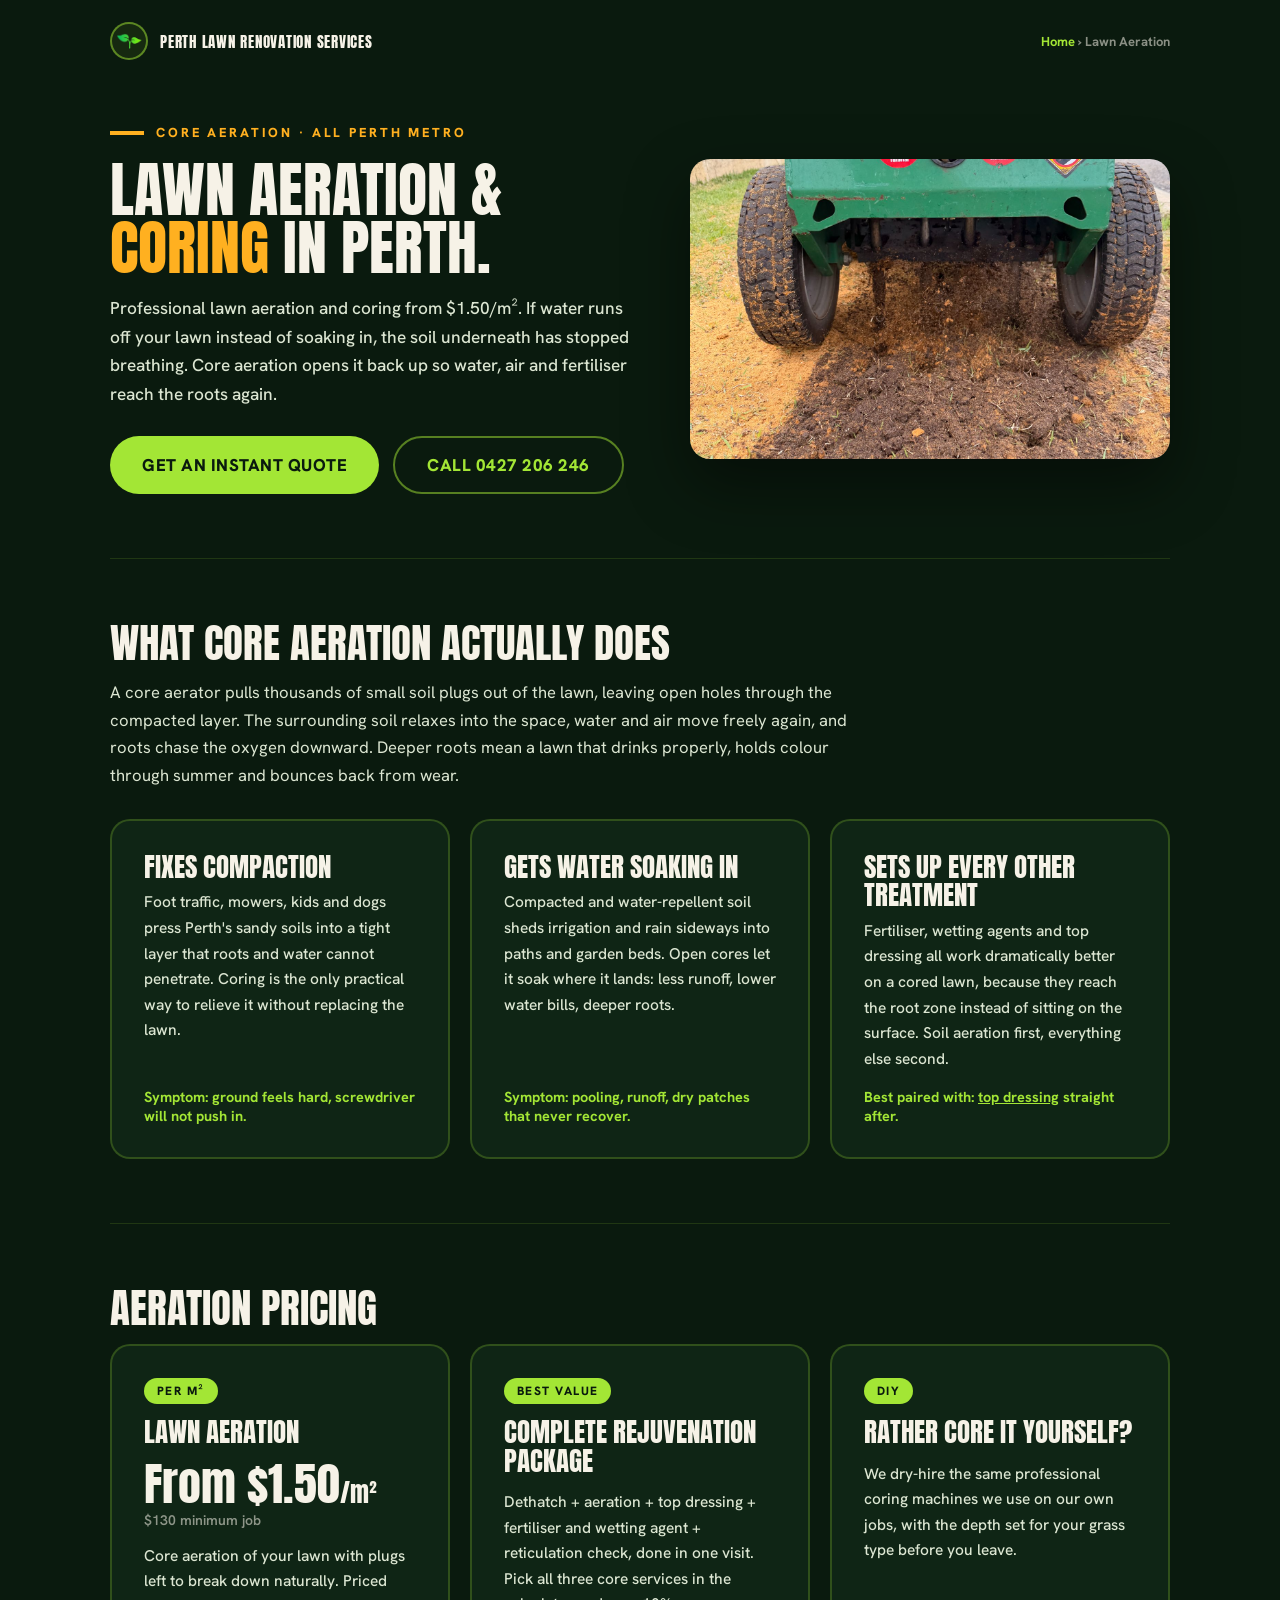
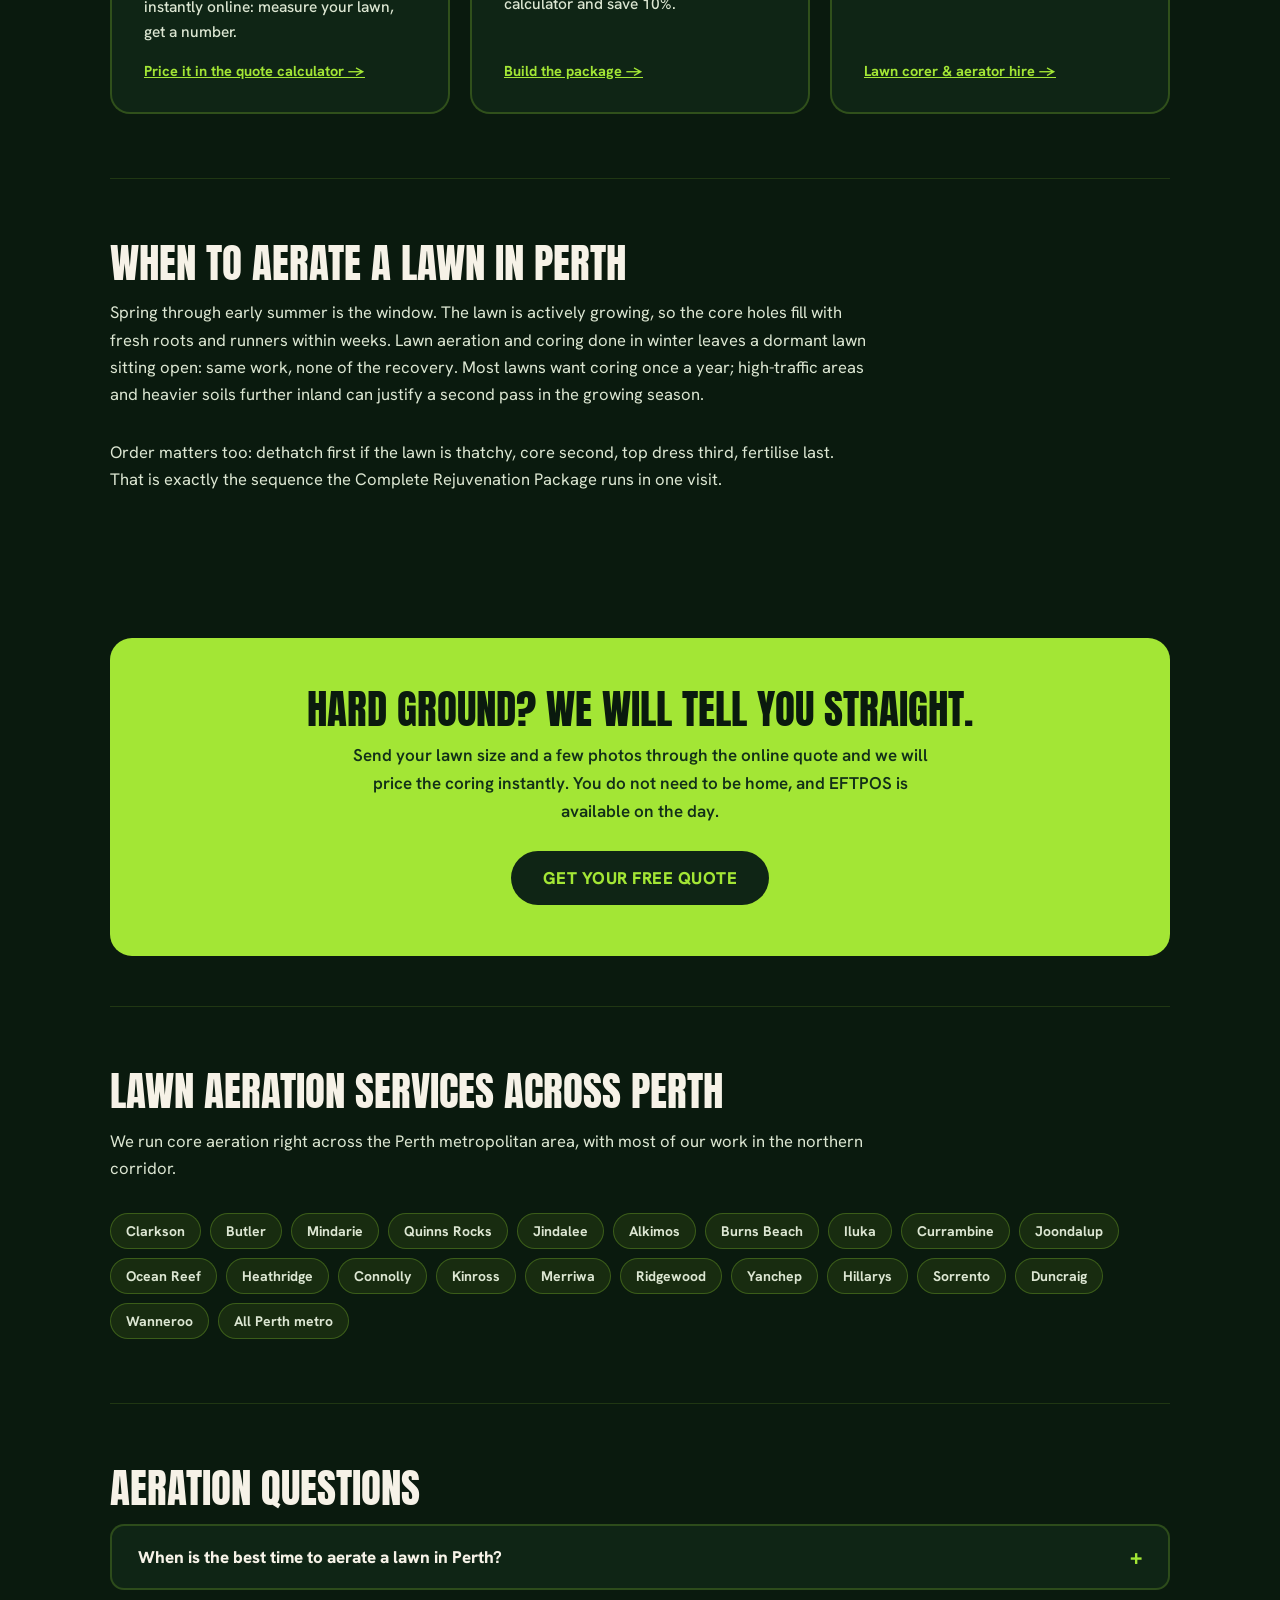
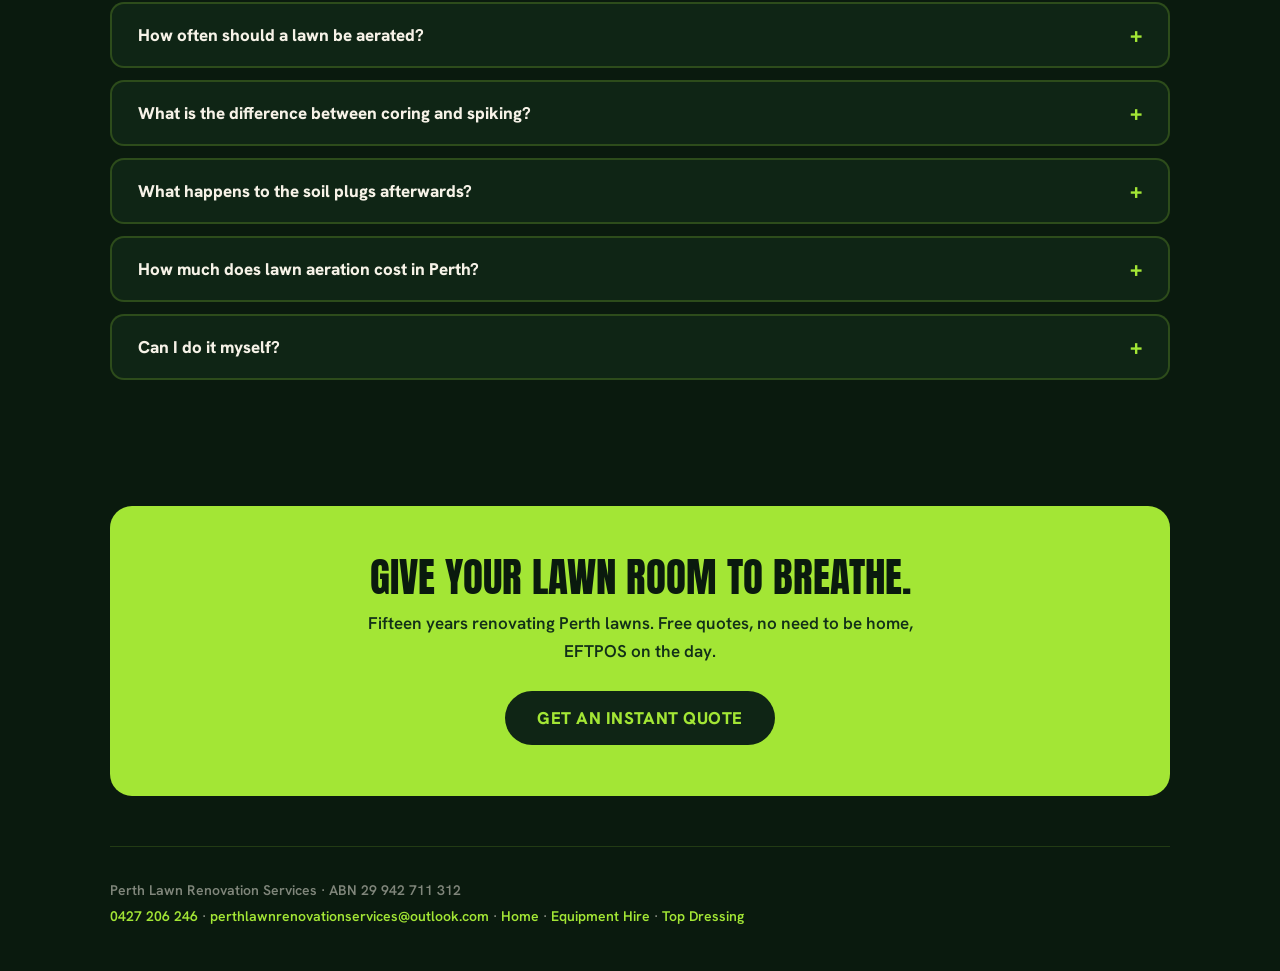
==== aeration.html @ 164f0a59 "Fix squished logo, add iOS icon, site-wide nav, replace topdress photo - Logo: constrain with flex:0" ====
<!DOCTYPE html>
<html lang="en-AU">
<head>
<meta charset="utf-8">
<meta name="viewport" content="width=device-width, initial-scale=1">
<title>Lawn Aeration &amp; Coring Perth | Core Aeration Services</title>
<meta name="description" content="Professional lawn aeration and coring across Perth from $1.50/m². Relieve compaction and get water soaking in again. Free online quotes, 15 years' experience.">
<link rel="canonical" href="https://perthlawnrenovationservices.com.au/aeration.html">
<meta property="og:type" content="website">
<meta property="og:title" content="Lawn Aeration &amp; Coring Perth | Core Aeration Services">
<meta property="og:description" content="Professional lawn aeration and coring across Perth from $1.50/m². Relieve compaction and get water soaking in again.">
<meta property="og:url" content="https://perthlawnrenovationservices.com.au/aeration.html">
<meta property="og:image" content="https://perthlawnrenovationservices.com.au/assets/yard-coring-opt.jpg">
<meta property="og:site_name" content="Perth Lawn Renovation Services">
<meta property="og:locale" content="en_AU">
<meta name="theme-color" content="#0a1a0e">
<link rel="icon" type="image/png" href="assets/sprout-transparent.png">
<link rel="apple-touch-icon" href="assets/apple-touch-icon.png">
<script type="application/ld+json">
{
  "@context": "https://schema.org",
  "@graph": [
    {
      "@type": "Service",
      "@id": "https://perthlawnrenovationservices.com.au/aeration.html#service",
      "name": "Lawn Aeration and Coring",
      "serviceType": "Core aeration of lawns",
      "description": "Professional core aeration and lawn coring across the Perth metropolitan area. Relieves soil compaction so water, air and nutrients reach the root zone.",
      "url": "https://perthlawnrenovationservices.com.au/aeration.html",
      "provider": {
        "@type": "LocalBusiness",
        "name": "Perth Lawn Renovation Services",
        "telephone": "+61427206246",
        "email": "perthlawnrenovationservices@outlook.com",
        "url": "https://perthlawnrenovationservices.com.au",
        "address": { "@type": "PostalAddress", "addressLocality": "Perth", "addressRegion": "WA", "addressCountry": "AU" },
        "priceRange": "$$"
      },
      "areaServed": [
        { "@type": "City", "name": "Perth" },
        { "@type": "Place", "name": "Clarkson" }, { "@type": "Place", "name": "Butler" },
        { "@type": "Place", "name": "Mindarie" }, { "@type": "Place", "name": "Quinns Rocks" },
        { "@type": "Place", "name": "Jindalee" }, { "@type": "Place", "name": "Alkimos" },
        { "@type": "Place", "name": "Burns Beach" }, { "@type": "Place", "name": "Iluka" },
        { "@type": "Place", "name": "Currambine" }, { "@type": "Place", "name": "Joondalup" },
        { "@type": "Place", "name": "Ocean Reef" }, { "@type": "Place", "name": "Heathridge" },
        { "@type": "Place", "name": "Connolly" }, { "@type": "Place", "name": "Kinross" },
        { "@type": "Place", "name": "Merriwa" }, { "@type": "Place", "name": "Ridgewood" },
        { "@type": "Place", "name": "Yanchep" }, { "@type": "Place", "name": "Hillarys" },
        { "@type": "Place", "name": "Sorrento" }, { "@type": "Place", "name": "Duncraig" },
        { "@type": "Place", "name": "Wanneroo" }
      ],
      "offers": {
        "@type": "Offer",
        "priceCurrency": "AUD",
        "price": "1.50",
        "description": "Lawn aeration from $1.50 per square metre, $130 minimum job"
      }
    },
    {
      "@type": "BreadcrumbList",
      "itemListElement": [
        { "@type": "ListItem", "position": 1, "name": "Home", "item": "https://perthlawnrenovationservices.com.au/" },
        { "@type": "ListItem", "position": 2, "name": "Lawn Aeration", "item": "https://perthlawnrenovationservices.com.au/aeration.html" }
      ]
    },
    {
      "@type": "FAQPage",
      "mainEntity": [
        { "@type": "Question", "name": "When is the best time to aerate a lawn in Perth?",
          "acceptedAnswer": { "@type": "Answer", "text": "Spring through early summer, once the soil has warmed and the lawn is actively growing. The holes close over with fresh growth in weeks. Aerating a dormant winter lawn just leaves it open and thin." } },
        { "@type": "Question", "name": "How often should a lawn be aerated?",
          "acceptedAnswer": { "@type": "Answer", "text": "Once a year suits most Perth lawns. High-traffic lawns, lawns on heavy or clay-based soil, and lawns that shed water may benefit from a second pass in the growing season." } },
        { "@type": "Question", "name": "What is the difference between coring and spiking?",
          "acceptedAnswer": { "@type": "Answer", "text": "Coring removes a plug of soil, leaving a hole the surrounding soil can relax into, which genuinely relieves compaction. Spiking just pushes a solid tine in, which can compact the hole walls further. For a compacted lawn, coring is the one that works." } },
        { "@type": "Question", "name": "What happens to the soil plugs after coring?",
          "acceptedAnswer": { "@type": "Answer", "text": "They are left on the surface and break down over a week or two, returning soil and nutrients to the lawn. Mowing helps them along. If they bother you, they can simply be raked up." } },
        { "@type": "Question", "name": "How much does lawn aeration cost in Perth?",
          "acceptedAnswer": { "@type": "Answer", "text": "From $1.50 per square metre with a $130 minimum job. Bundle it with dethatching and top dressing in the Complete Rejuvenation Package and you save 10%. Use the online quote calculator for an instant price." } }
      ]
    }
  ]
}
</script>
<link rel="preconnect" href="https://fonts.googleapis.com">
<link rel="preconnect" href="https://fonts.gstatic.com" crossorigin>
<link href="https://fonts.googleapis.com/css2?family=Anton&family=Hanken+Grotesk:wght@400;500;600;700;800&display=swap" rel="stylesheet">
<style>
  :root{ --ink:#0a1a0e; --deep:#0f2515; --lime:#A3E635; --gold:#FFB020; --gold2:#FFC24D; --cream:#F6F2E7; --soft:#DCE6D2; }
  *{ box-sizing:border-box; }
  html{ scroll-behavior:smooth; }
  body{ margin:0; background:var(--ink); color:var(--cream); font-family:'Hanken Grotesk',sans-serif; }
  a{ color:inherit; }
  img{ max-width:100%; }
  .wrap{ max-width:1180px; margin:0 auto; padding:0 clamp(20px,5vw,60px); }

  .top{ padding:22px 0 0; display:flex; align-items:center; gap:12px; }
  .top img{ width:38px; height:38px; flex:0 0 auto; border-radius:50%; border:2px solid rgba(163,230,53,.5); object-fit:contain; background:rgba(163,230,53,.08); padding:4px; }
  .top span{ font-family:'Anton',sans-serif; font-size:15px; letter-spacing:.05em; text-transform:uppercase; }
  .crumb{ margin-left:auto; font-size:13px; font-weight:700; color:rgba(246,242,231,.55); }
  .crumb a{ color:var(--lime); text-decoration:none; }

  .kick{ display:flex; align-items:center; gap:12px; margin-bottom:20px; }
  .kick i{ width:34px; height:4px; background:var(--gold); display:block; }
  .kick span{ font-size:13px; font-weight:800; letter-spacing:.22em; text-transform:uppercase; color:var(--gold); }

  h1{ font-family:'Anton',sans-serif; font-weight:400; text-transform:uppercase; font-size:clamp(34px,5.4vw,60px); line-height:.96; margin:0; }
  h1 em{ font-style:normal; color:var(--gold); }
  h2{ font-family:'Anton',sans-serif; font-weight:400; text-transform:uppercase; font-size:clamp(26px,3.2vw,42px); line-height:.98; margin:0 0 16px; }
  h3{ font-family:'Anton',sans-serif; font-weight:400; text-transform:uppercase; font-size:clamp(20px,2.2vw,27px); margin:0 0 8px; line-height:1.05; }
  p{ line-height:1.65; }

  .hero{ display:grid; grid-template-columns:1.1fr 1fr; gap:clamp(30px,4vw,60px); align-items:center; padding:clamp(36px,5vw,64px) 0 clamp(40px,5vw,66px); }
  @media (max-width:880px){ .hero{ grid-template-columns:1fr; } }
  .sub{ margin-top:18px; font-size:clamp(15px,1.35vw,19px); font-weight:500; color:var(--soft); max-width:560px; }
  .heroimg{ border-radius:20px; overflow:hidden; box-shadow:0 26px 64px rgba(0,0,0,.45); aspect-ratio:16/10; }
  .heroimg img{ width:100%; height:100%; object-fit:cover; }

  .cta{ display:inline-flex; align-items:center; justify-content:center; gap:10px; background:var(--lime); color:var(--ink);
        font-weight:800; font-size:17px; padding:16px 32px; border-radius:999px; text-decoration:none; text-transform:uppercase; letter-spacing:.03em; }
  .cta:hover{ background:#b6ef52; }
  .cta.ghost{ background:transparent; color:var(--lime); border:2px solid rgba(163,230,53,.5); }
  .ctarow{ display:flex; flex-wrap:wrap; gap:14px; margin-top:28px; }

  section{ padding:clamp(40px,5vw,72px) 0; border-top:1px solid rgba(163,230,53,.14); }
  .lede{ font-size:clamp(15px,1.3vw,18px); color:var(--soft); max-width:760px; margin:0 0 30px; }

  .grid{ display:grid; grid-template-columns:repeat(auto-fit,minmax(min(100%,300px),1fr)); gap:20px; }
  .card{ background:var(--deep); border:2px solid rgba(163,230,53,.22); border-radius:20px; padding:clamp(24px,2.6vw,32px); display:flex; flex-direction:column; }
  .card .tag{ font-size:12px; font-weight:800; letter-spacing:.12em; text-transform:uppercase; color:var(--ink); background:var(--lime); padding:5px 13px; border-radius:999px; align-self:flex-start; margin-bottom:14px; }
  .card p{ color:var(--soft); font-size:15.5px; font-weight:500; margin:0 0 16px; }
  .best{ margin-top:auto; font-size:14.5px; font-weight:700; color:var(--lime); }

  .price{ font-family:'Anton',sans-serif; font-size:clamp(34px,3.6vw,48px); color:var(--cream); line-height:1; margin:6px 0 4px; }
  .price span{ font-size:.55em; }
  .pricenote{ font-size:14px; font-weight:600; color:rgba(246,242,231,.55); }

  .suburbs{ display:flex; flex-wrap:wrap; gap:9px; margin-top:22px; }
  .suburbs span{ font-size:14px; font-weight:700; color:var(--soft); background:rgba(163,230,53,.09); border:1px solid rgba(163,230,53,.26); padding:8px 15px; border-radius:999px; }

  details{ background:var(--deep); border:2px solid rgba(163,230,53,.2); border-radius:14px; margin-bottom:12px; }
  summary{ cursor:pointer; padding:20px 26px; font-size:17px; font-weight:800; list-style:none; }
  summary::-webkit-details-marker{ display:none; }
  summary::after{ content:'+'; float:right; color:var(--lime); font-size:22px; line-height:1; }
  details[open] summary::after{ content:'\2212'; }
  details p{ margin:0; padding:0 26px 22px; color:var(--soft); font-size:16px; font-weight:500; }

  .band{ background:var(--lime); color:var(--ink); border-radius:22px; padding:clamp(30px,4vw,52px); text-align:center; margin:clamp(30px,4vw,50px) 0; }
  .band h2{ color:var(--ink); margin-bottom:12px; }
  .band p{ margin:0 auto 26px; max-width:600px; font-size:17px; font-weight:600; color:#123018; }
  .band .cta{ background:var(--deep); color:var(--lime); }
  .band .cta:hover{ background:#143220; }

  footer{ border-top:1px solid rgba(163,230,53,.16); padding:34px 0 46px; font-size:14px; font-weight:600; color:rgba(246,242,231,.5); }
  footer a{ color:var(--lime); text-decoration:none; }
</style>
</head>
<body>

<div class="wrap">
  <div class="top">
    <img src="assets/sprout-transparent.png" alt="Perth Lawn Renovation Services logo">
    <span>Perth Lawn Renovation Services</span>
    <div class="crumb"><a href="/">Home</a> &rsaquo; Lawn Aeration</div>
  </div>

  <div class="hero">
    <div>
      <div class="kick"><i></i><span>Core Aeration &middot; All Perth Metro</span></div>
      <h1>Lawn Aeration &amp; <em>Coring</em> in Perth.</h1>
      <p class="sub">Professional lawn aeration and coring from $1.50/m&sup2;. If water runs off your lawn instead of soaking in, the soil underneath has stopped breathing. Core aeration opens it back up so water, air and fertiliser reach the roots again.</p>
      <div class="ctarow">
        <a class="cta" href="quote.html">Get An Instant Quote</a>
        <a class="cta ghost" href="tel:0427206246">Call 0427 206 246</a>
      </div>
    </div>
    <div class="heroimg">
      <img src="assets/yard-coring-opt.jpg" alt="Core aeration underway on a Perth lawn, soil plugs visible on the surface" loading="eager">
    </div>
  </div>
</div>

<div class="wrap">

  <section id="what">
    <h2>What Core Aeration Actually Does</h2>
    <p class="lede">A core aerator pulls thousands of small soil plugs out of the lawn, leaving open holes through the compacted layer. The surrounding soil relaxes into the space, water and air move freely again, and roots chase the oxygen downward. Deeper roots mean a lawn that drinks properly, holds colour through summer and bounces back from wear.</p>

    <div class="grid">
      <div class="card">
        <h3>Fixes compaction</h3>
        <p>Foot traffic, mowers, kids and dogs press Perth's sandy soils into a tight layer that roots and water cannot penetrate. Coring is the only practical way to relieve it without replacing the lawn.</p>
        <div class="best">Symptom: ground feels hard, screwdriver will not push in.</div>
      </div>
      <div class="card">
        <h3>Gets water soaking in</h3>
        <p>Compacted and water-repellent soil sheds irrigation and rain sideways into paths and garden beds. Open cores let it soak where it lands: less runoff, lower water bills, deeper roots.</p>
        <div class="best">Symptom: pooling, runoff, dry patches that never recover.</div>
      </div>
      <div class="card">
        <h3>Sets up every other treatment</h3>
        <p>Fertiliser, wetting agents and top dressing all work dramatically better on a cored lawn, because they reach the root zone instead of sitting on the surface. Soil aeration first, everything else second.</p>
        <div class="best">Best paired with: <a href="top-dressing.html" style="color:var(--lime);">top dressing</a> straight after.</div>
      </div>
    </div>
  </section>

  <section id="pricing">
    <h2>Aeration Pricing</h2>
    <div class="grid">
      <div class="card">
        <span class="tag">Per m&sup2;</span>
        <h3>Lawn Aeration</h3>
        <div class="price">From $1.50<span>/m&sup2;</span></div>
        <div class="pricenote">$130 minimum job</div>
        <p style="margin-top:14px;">Core aeration of your lawn with plugs left to break down naturally. Priced instantly online: measure your lawn, get a number.</p>
        <div class="best"><a href="quote.html" style="color:var(--lime);">Price it in the quote calculator &rarr;</a></div>
      </div>
      <div class="card">
        <span class="tag">Best Value</span>
        <h3>Complete Rejuvenation Package</h3>
        <p style="margin-top:6px;">Dethatch + aeration + top dressing + fertiliser and wetting agent + reticulation check, done in one visit. Pick all three core services in the calculator and save 10%.</p>
        <div class="best"><a href="quote.html" style="color:var(--lime);">Build the package &rarr;</a></div>
      </div>
      <div class="card">
        <span class="tag">DIY</span>
        <h3>Rather core it yourself?</h3>
        <p style="margin-top:6px;">We dry-hire the same professional coring machines we use on our own jobs, with the depth set for your grass type before you leave.</p>
        <div class="best"><a href="hire.html" style="color:var(--lime);">Lawn corer &amp; aerator hire &rarr;</a></div>
      </div>
    </div>
  </section>

  <section id="when">
    <h2>When To Aerate A Lawn In Perth</h2>
    <p class="lede">Spring through early summer is the window. The lawn is actively growing, so the core holes fill with fresh roots and runners within weeks. Lawn aeration and coring done in winter leaves a dormant lawn sitting open: same work, none of the recovery. Most lawns want coring once a year; high-traffic areas and heavier soils further inland can justify a second pass in the growing season.</p>
    <p class="lede">Order matters too: dethatch first if the lawn is thatchy, core second, top dress third, fertilise last. That is exactly the sequence the Complete Rejuvenation Package runs in one visit.</p>
  </section>

  <div class="band">
    <h2>Hard ground? We will tell you straight.</h2>
    <p>Send your lawn size and a few photos through the online quote and we will price the coring instantly. You do not need to be home, and EFTPOS is available on the day.</p>
    <a class="cta" href="quote.html">Get Your Free Quote</a>
  </div>

  <section id="areas">
    <h2>Lawn Aeration Services Across Perth</h2>
    <p class="lede">We run core aeration right across the Perth metropolitan area, with most of our work in the northern corridor.</p>
    <div class="suburbs">
      <span>Clarkson</span><span>Butler</span><span>Mindarie</span><span>Quinns Rocks</span><span>Jindalee</span>
      <span>Alkimos</span><span>Burns Beach</span><span>Iluka</span><span>Currambine</span><span>Joondalup</span>
      <span>Ocean Reef</span><span>Heathridge</span><span>Connolly</span><span>Kinross</span><span>Merriwa</span>
      <span>Ridgewood</span><span>Yanchep</span><span>Hillarys</span><span>Sorrento</span><span>Duncraig</span>
      <span>Wanneroo</span><span>All Perth metro</span>
    </div>
  </section>

  <section id="faq">
    <h2>Aeration Questions</h2>

    <details><summary>When is the best time to aerate a lawn in Perth?</summary>
      <p>Spring through early summer, once the soil has warmed and the lawn is actively growing. The holes close over with fresh growth in weeks. Aerating a dormant winter lawn just leaves it open and thin.</p></details>

    <details><summary>How often should a lawn be aerated?</summary>
      <p>Once a year suits most Perth lawns. High-traffic lawns, lawns on heavier soil, and lawns that shed water may benefit from a second pass in the growing season.</p></details>

    <details><summary>What is the difference between coring and spiking?</summary>
      <p>Coring removes a plug of soil, leaving a hole the surrounding soil can relax into, which genuinely relieves compaction. Spiking just pushes a solid tine in, which can compact the hole walls further. For a compacted lawn, coring is the one that works.</p></details>

    <details><summary>What happens to the soil plugs afterwards?</summary>
      <p>They are left on the surface and break down over a week or two, returning soil and nutrients to the lawn. Mowing helps them along, and they can simply be raked up if they bother you.</p></details>

    <details><summary>How much does lawn aeration cost in Perth?</summary>
      <p>From $1.50 per square metre with a $130 minimum job. Bundle it with dethatching and top dressing and you save 10%. The <a href="quote.html">quote calculator</a> gives you an instant price for your lawn size.</p></details>

    <details><summary>Can I do it myself?</summary>
      <p>Yes. We dry-hire our coring machines to homeowners across Perth. See the <a href="hire.html">equipment hire page</a>, or call and we will tell you honestly whether DIY or a booked service makes more sense for your lawn.</p></details>
  </section>

  <div class="band">
    <h2>Give your lawn room to breathe.</h2>
    <p>Fifteen years renovating Perth lawns. Free quotes, no need to be home, EFTPOS on the day.</p>
    <a class="cta" href="quote.html">Get An Instant Quote</a>
  </div>

  <footer>
    <div>Perth Lawn Renovation Services &middot; ABN 29 942 711 312</div>
    <div style="margin-top:8px;">
      <a href="tel:0427206246">0427 206 246</a> &middot;
      <a href="mailto:perthlawnrenovationservices@outlook.com">perthlawnrenovationservices@outlook.com</a> &middot;
      <a href="/">Home</a> &middot;
      <a href="hire.html">Equipment Hire</a> &middot;
      <a href="top-dressing.html">Top Dressing</a>
    </div>
  </footer>

</div>

</body>
</html>
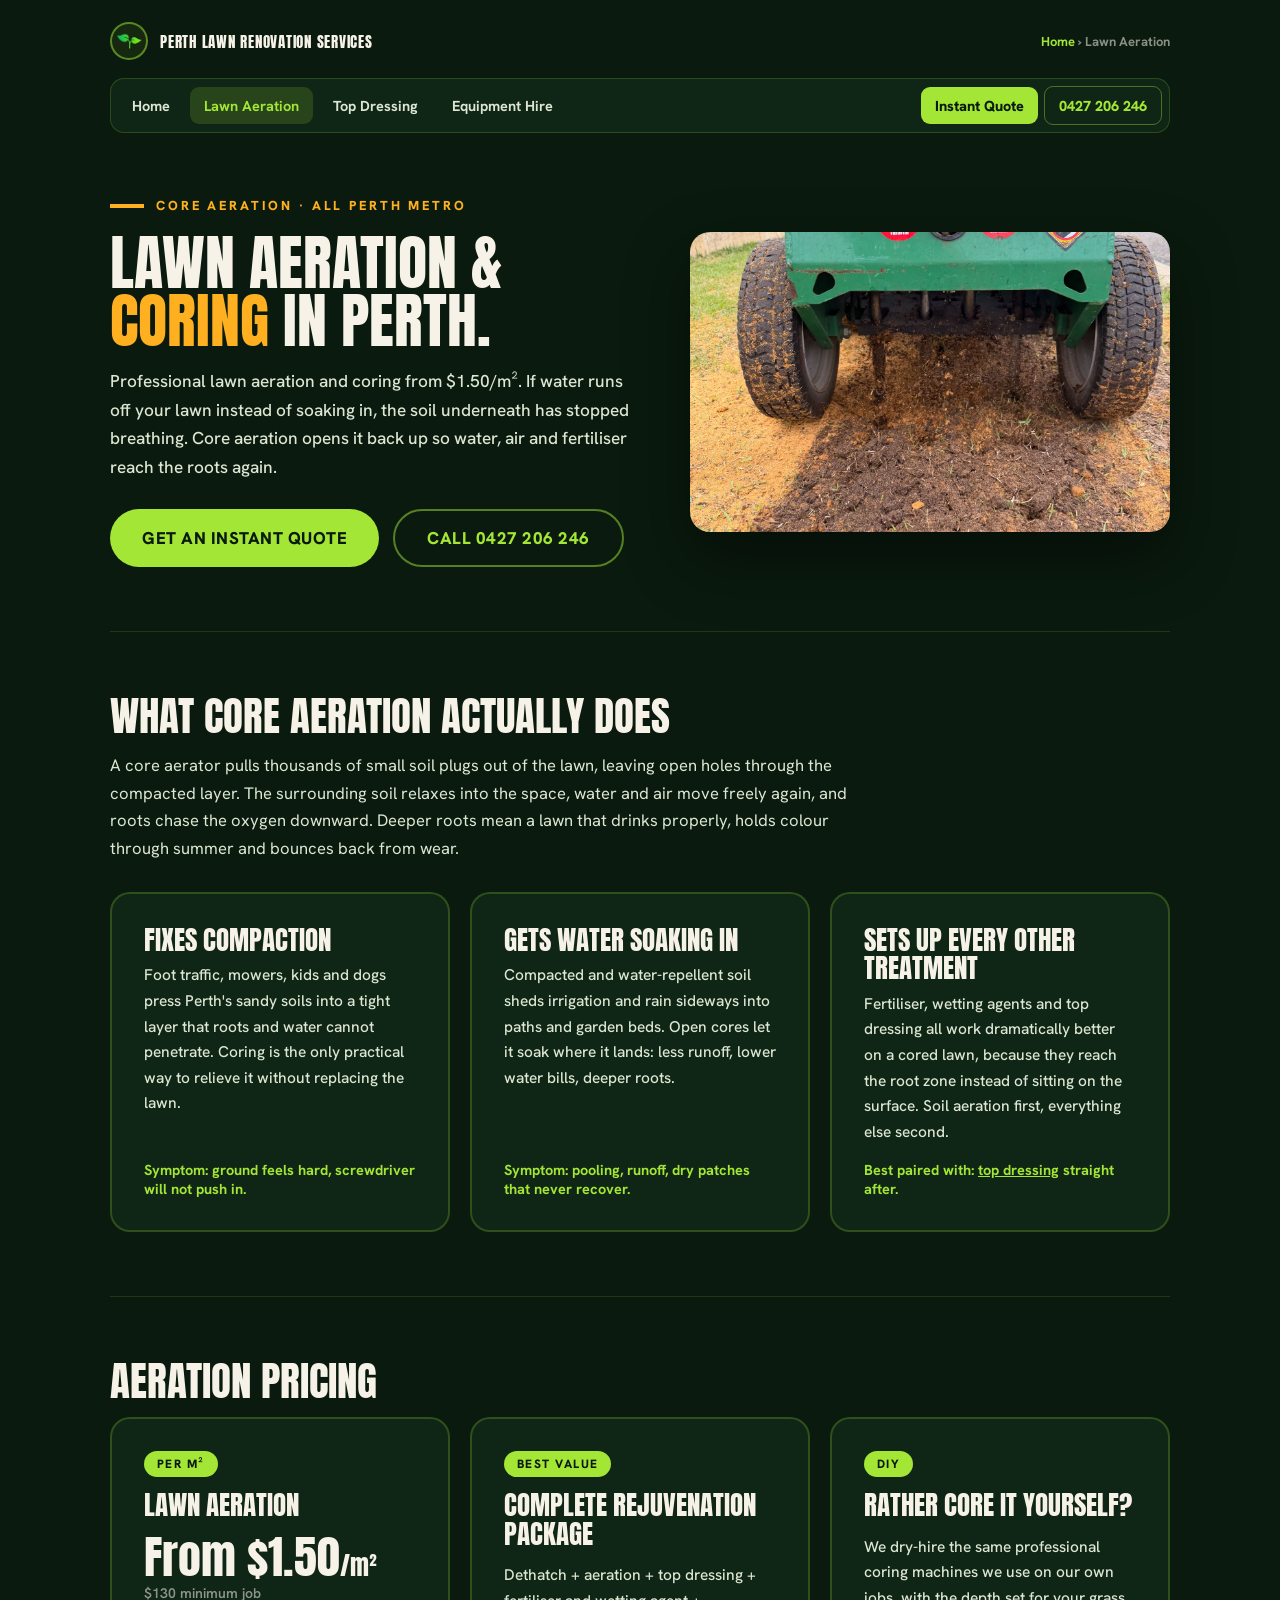
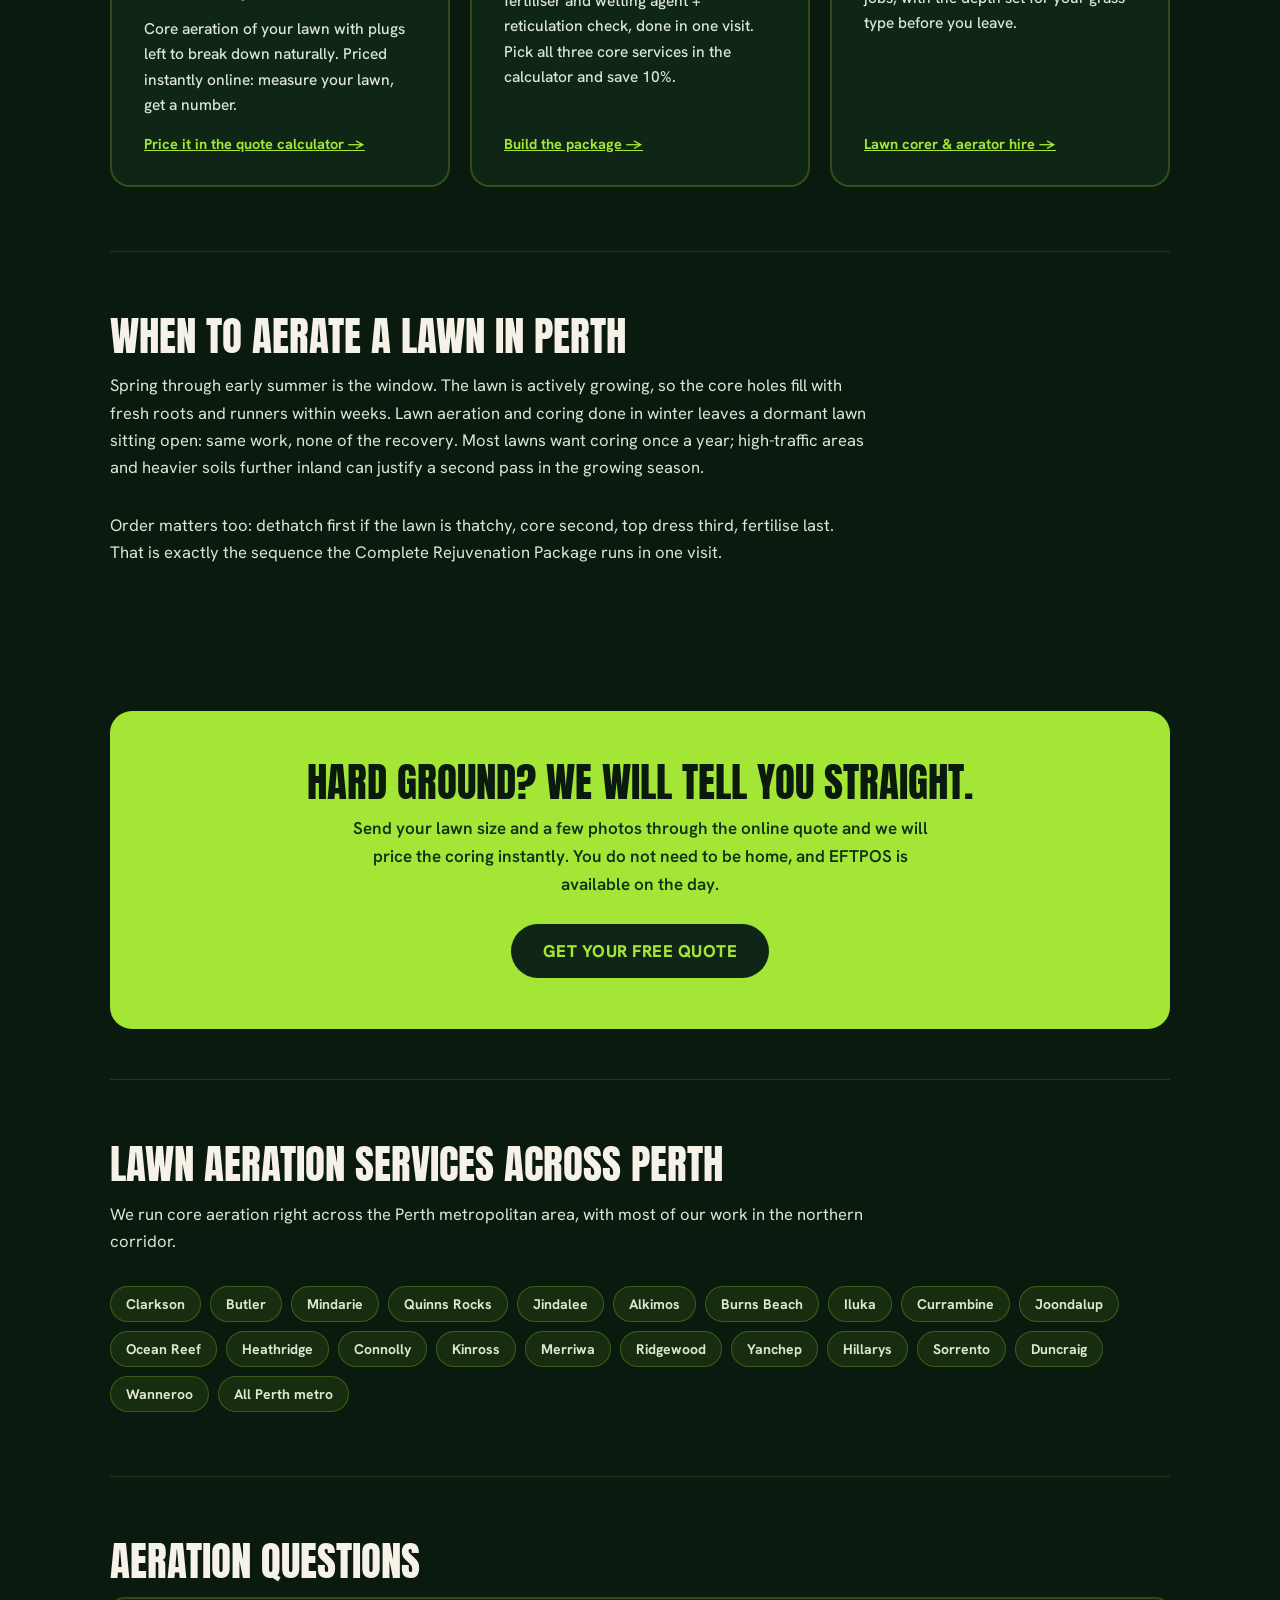
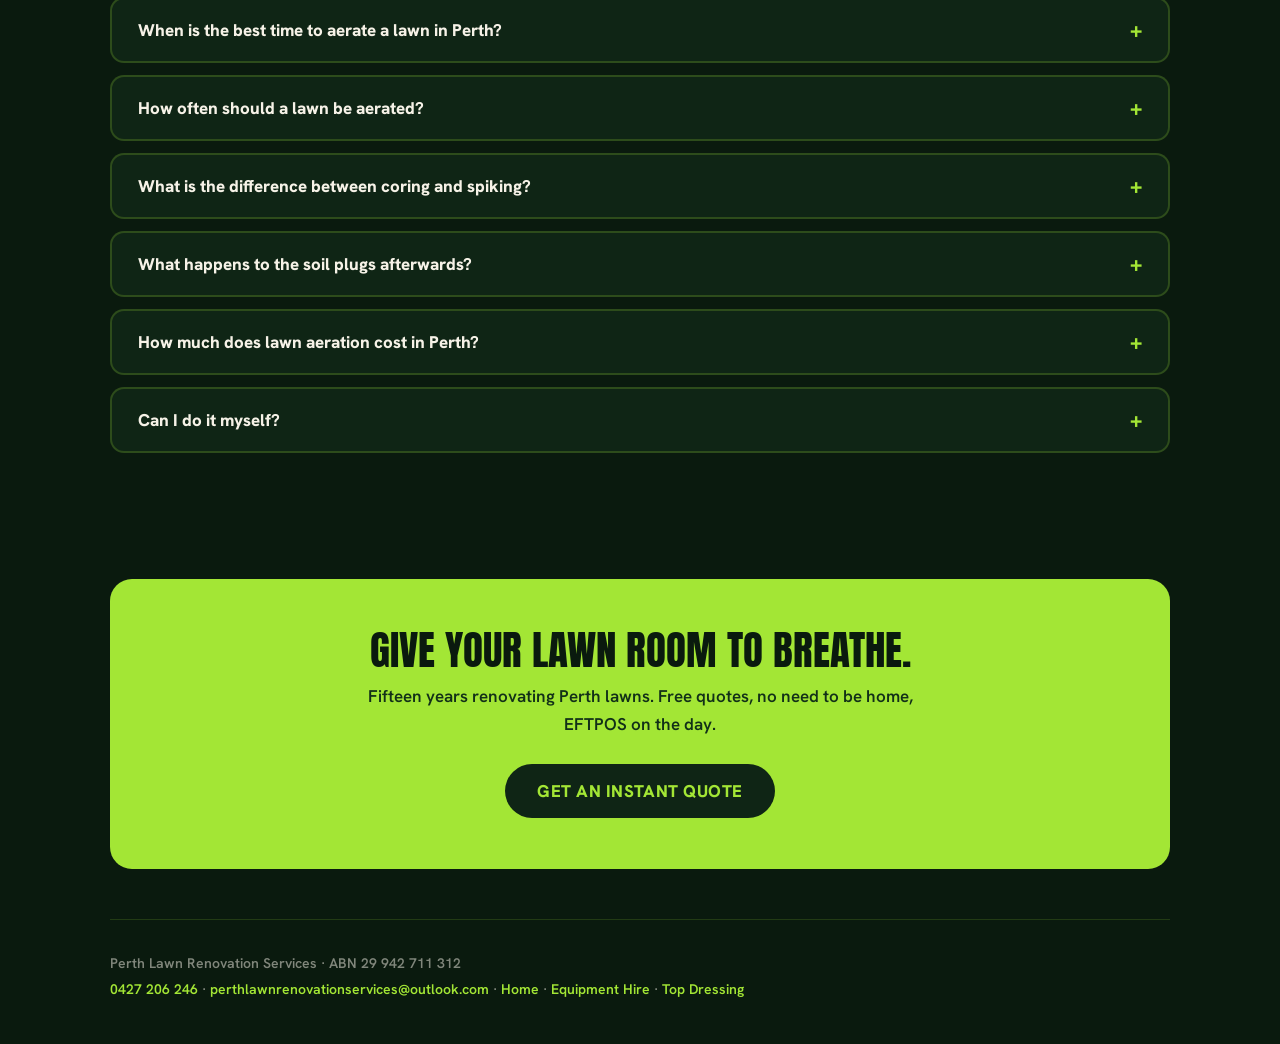
==== commit 643f46bd: "Add services dropdown nav and wire up orphaned service pages Aeration, top-dressing and hire pages h" ====
--- a/aeration.html
+++ b/aeration.html
@@ -15,7 +15,14 @@
 <meta property="og:locale" content="en_AU">
 <meta name="theme-color" content="#0a1a0e">
 <link rel="icon" type="image/png" href="assets/sprout-transparent.png">
-<link rel="apple-touch-icon" href="assets/apple-touch-icon.png">
+<link rel="apple-touch-icon" sizes="180x180" href="assets/apple-touch-icon.png">
+<link rel="apple-touch-icon" sizes="167x167" href="assets/apple-touch-icon-167.png">
+<link rel="apple-touch-icon" sizes="152x152" href="assets/apple-touch-icon-152.png">
+<link rel="apple-touch-icon" sizes="120x120" href="assets/apple-touch-icon-120.png">
+<meta name="apple-mobile-web-app-title" content="Perth Lawn Reno">
+<meta name="mobile-web-app-capable" content="yes">
+<meta name="apple-mobile-web-app-status-bar-style" content="black-translucent">
+<meta name="format-detection" content="telephone=yes">
 <script type="application/ld+json">
 {
   "@context": "https://schema.org",
@@ -89,6 +96,10 @@
   :root{ --ink:#0a1a0e; --deep:#0f2515; --lime:#A3E635; --gold:#FFB020; --gold2:#FFC24D; --cream:#F6F2E7; --soft:#DCE6D2; }
   *{ box-sizing:border-box; }
   html{ scroll-behavior:smooth; }
+  html{ -webkit-text-size-adjust:100%; text-size-adjust:100%; }
+  body{ -webkit-tap-highlight-color:rgba(163,230,53,.18); }
+  input,select,textarea{ -webkit-appearance:none; appearance:none; border-radius:0; }
+
   body{ margin:0; background:var(--ink); color:var(--cream); font-family:'Hanken Grotesk',sans-serif; }
   a{ color:inherit; }
   img{ max-width:100%; }
@@ -99,6 +110,25 @@
   .top span{ font-family:'Anton',sans-serif; font-size:15px; letter-spacing:.05em; text-transform:uppercase; }
   .crumb{ margin-left:auto; font-size:13px; font-weight:700; color:rgba(246,242,231,.55); }
   .crumb a{ color:var(--lime); text-decoration:none; }
+
+  .pnav{ display:flex; align-items:center; gap:6px; flex-wrap:wrap; margin-top:18px; padding:7px; background:var(--deep); border:1px solid rgba(163,230,53,.2); border-radius:14px; }
+  .pnav a{ padding:9px 14px; border-radius:9px; font-size:14.5px; font-weight:700; color:var(--soft); text-decoration:none; transition:background .2s ease, color .2s ease; }
+  .pnav a:hover{ background:rgba(163,230,53,.12); color:var(--lime); }
+  .pnav a.on{ background:rgba(163,230,53,.16); color:var(--lime); }
+  .pnav .sp{ margin-left:auto; }
+  .pnav a.q{ background:var(--lime); color:var(--ink); font-weight:800; }
+  .pnav a.q:hover{ background:#b8f045; color:var(--ink); }
+  .pnav a.t{ border:1px solid rgba(163,230,53,.4); color:var(--lime); font-weight:800; }
+  @media (max-width:700px){ .pnav{ gap:5px; } .pnav .sp{ display:none; } .pnav a{ padding:8px 11px; font-size:13.5px; } .pnav a.q, .pnav a.t{ display:none; } }
+
+  .dock{ display:none; }
+  @media (max-width:700px){
+    .dock{ display:flex; position:fixed; left:0; right:0; bottom:0; z-index:90; gap:8px; padding:9px 12px calc(9px + env(safe-area-inset-bottom)); background:rgba(10,26,14,.94); backdrop-filter:blur(10px); border-top:1px solid rgba(163,230,53,.25); }
+    .dock a{ flex:1; text-align:center; padding:14px 10px; border-radius:999px; font-weight:800; font-size:15px; text-decoration:none; }
+    .dock .call{ background:var(--lime); color:var(--ink); }
+    .dock .quote{ background:var(--gold); color:#241100; }
+    body{ padding-bottom:80px; }
+  }
 
   .kick{ display:flex; align-items:center; gap:12px; margin-bottom:20px; }
   .kick i{ width:34px; height:4px; background:var(--gold); display:block; }
@@ -163,6 +193,16 @@
     <span>Perth Lawn Renovation Services</span>
     <div class="crumb"><a href="/">Home</a> &rsaquo; Lawn Aeration</div>
   </div>
+
+  <nav class="pnav">
+    <a href="/">Home</a>
+    <a href="aeration.html" class="on">Lawn Aeration</a>
+    <a href="top-dressing.html">Top Dressing</a>
+    <a href="hire.html">Equipment Hire</a>
+    <span class="sp"></span>
+    <a class="q" href="quote.html">Instant Quote</a>
+    <a class="t" href="tel:0427206246">0427 206 246</a>
+  </nav>
 
   <div class="hero">
     <div>
@@ -296,5 +336,10 @@
 
 </div>
 
+<div class="dock">
+  <a class="call" href="tel:0427206246">Call Now</a>
+  <a class="quote" href="quote.html">Free Quote</a>
+</div>
+
 </body>
 </html>
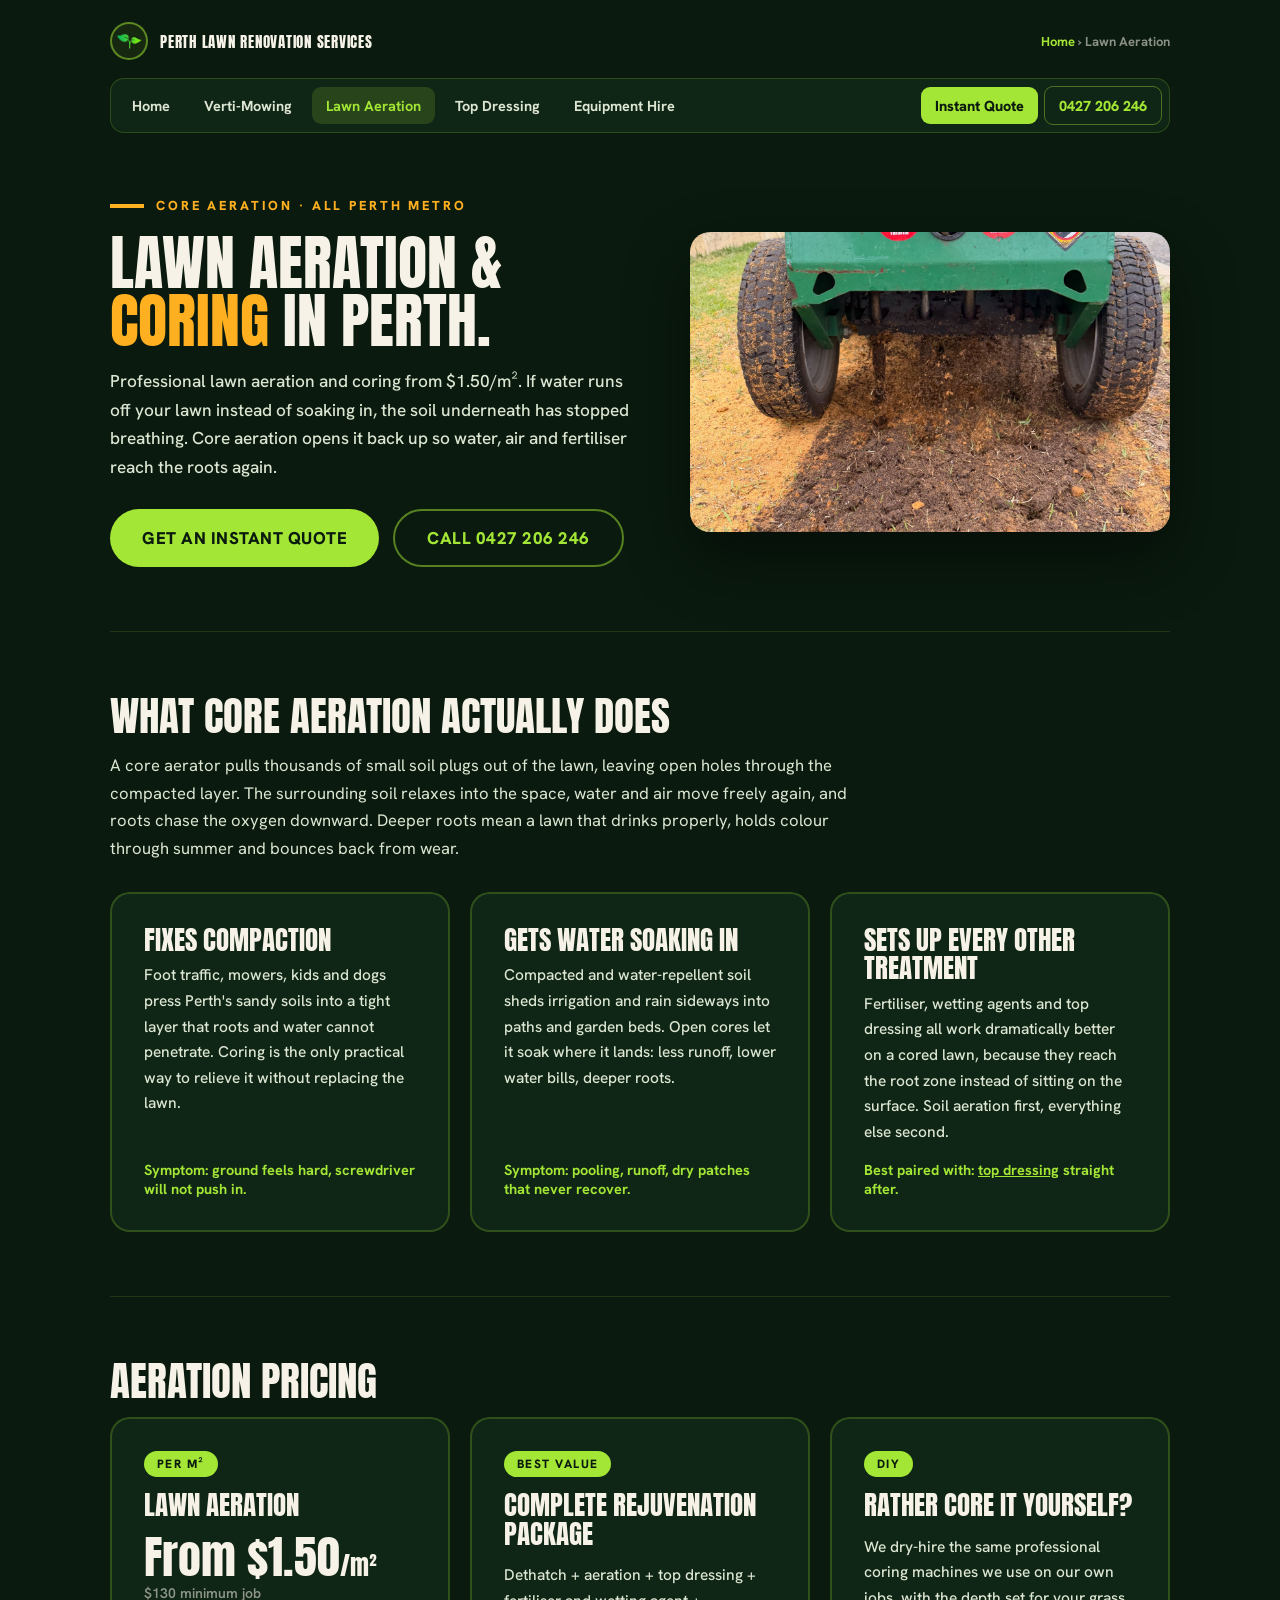
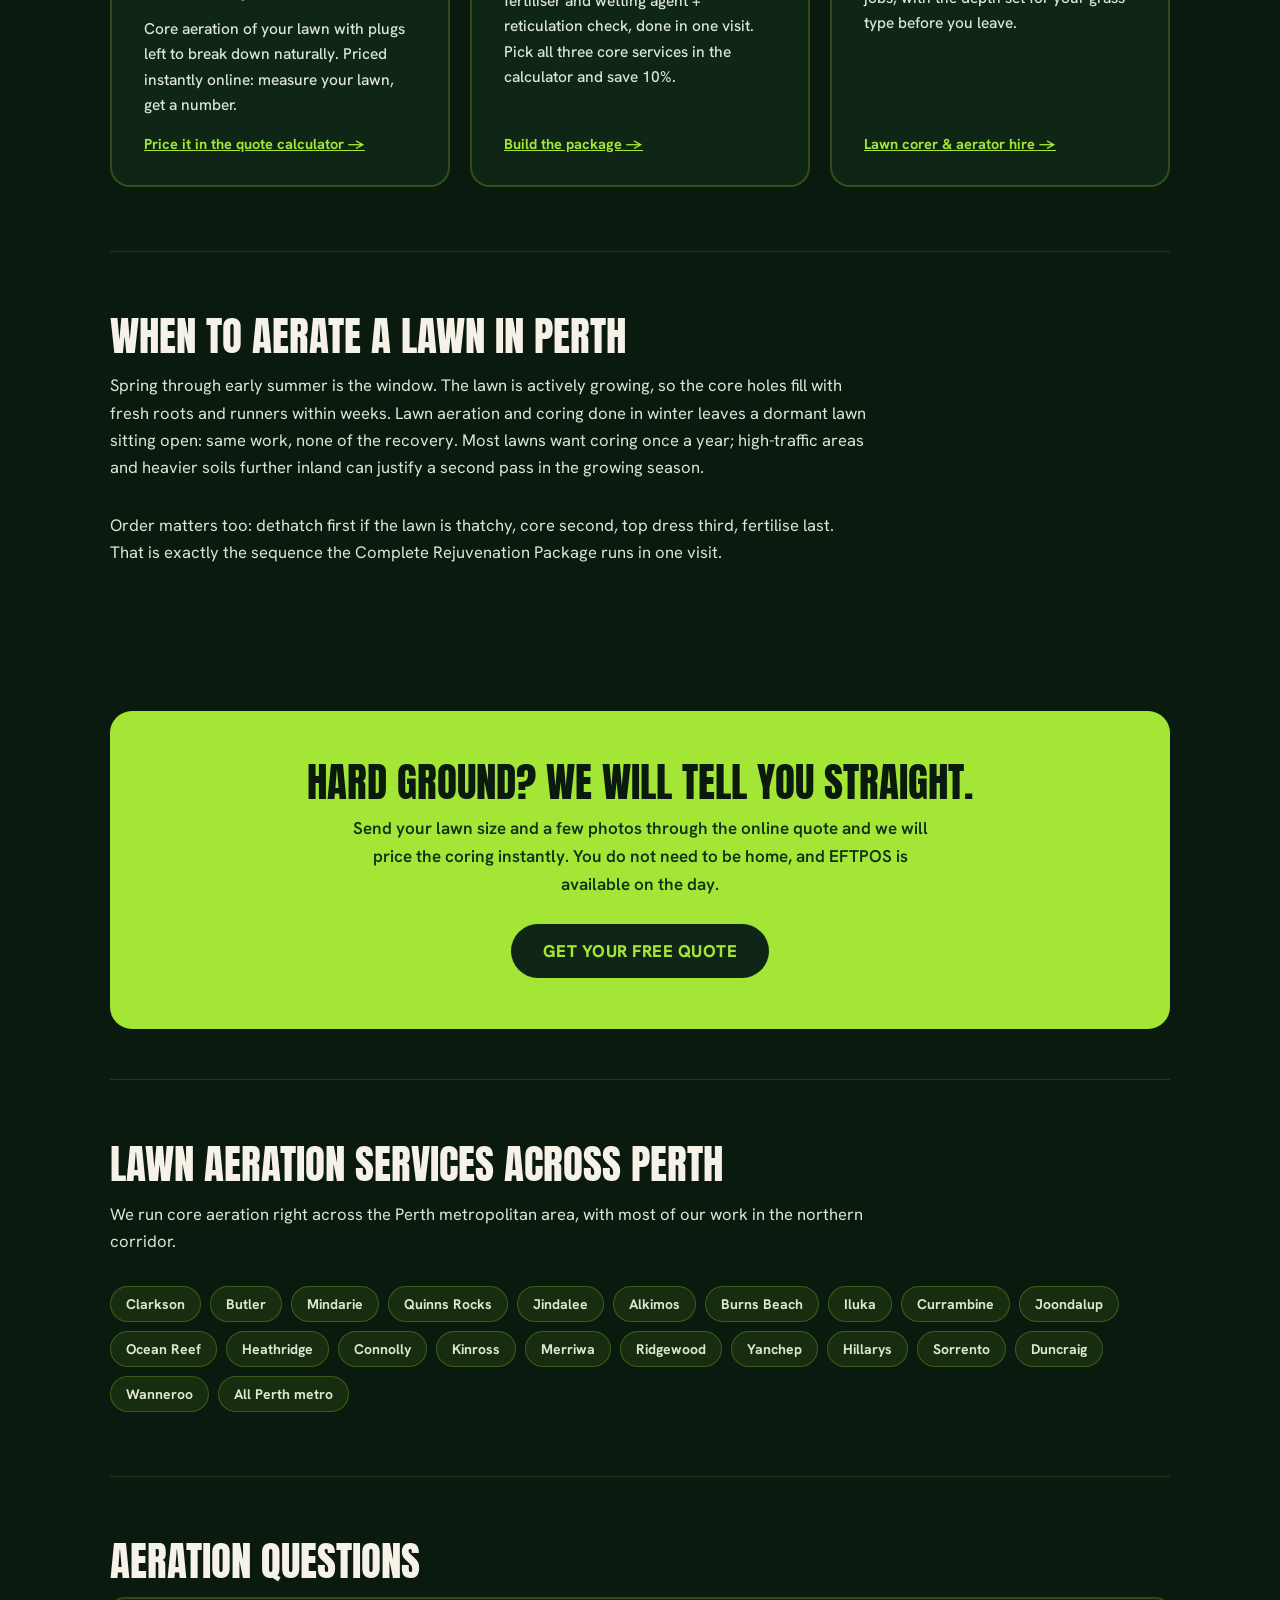
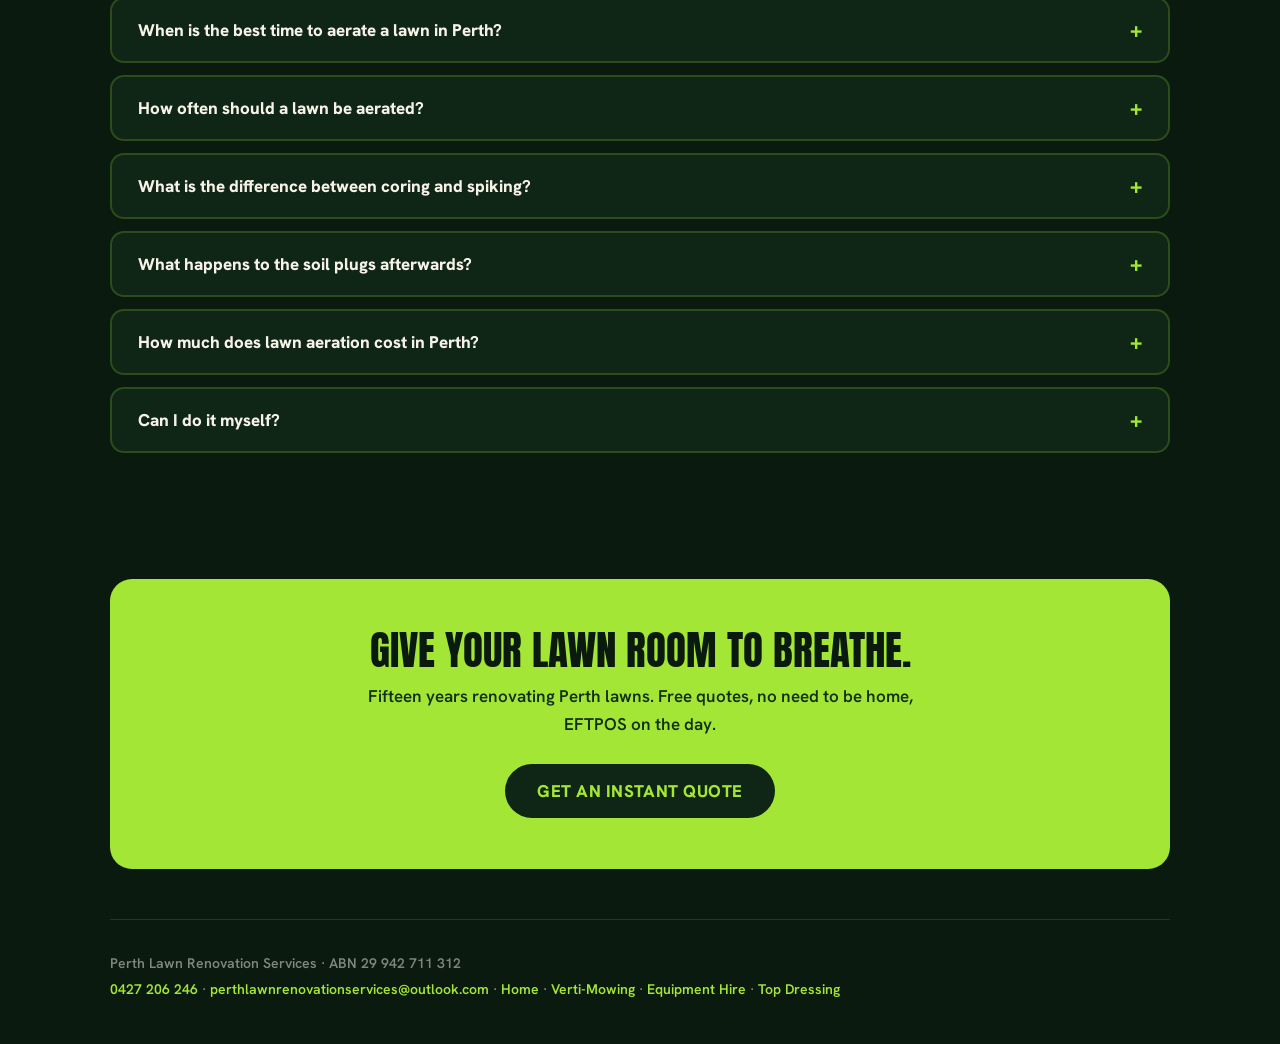
==== commit 71ee5d2e: "Add Verti-Mowing & Dethatching service page and nav entries - Add vertimowing.html: a dedicated serv" ====
--- a/aeration.html
+++ b/aeration.html
@@ -196,6 +196,7 @@
 
   <nav class="pnav">
     <a href="/">Home</a>
+    <a href="vertimowing.html">Verti-Mowing</a>
     <a href="aeration.html" class="on">Lawn Aeration</a>
     <a href="top-dressing.html">Top Dressing</a>
     <a href="hire.html">Equipment Hire</a>
@@ -329,6 +330,7 @@
       <a href="tel:0427206246">0427 206 246</a> &middot;
       <a href="mailto:perthlawnrenovationservices@outlook.com">perthlawnrenovationservices@outlook.com</a> &middot;
       <a href="/">Home</a> &middot;
+      <a href="vertimowing.html">Verti-Mowing</a> &middot;
       <a href="hire.html">Equipment Hire</a> &middot;
       <a href="top-dressing.html">Top Dressing</a>
     </div>
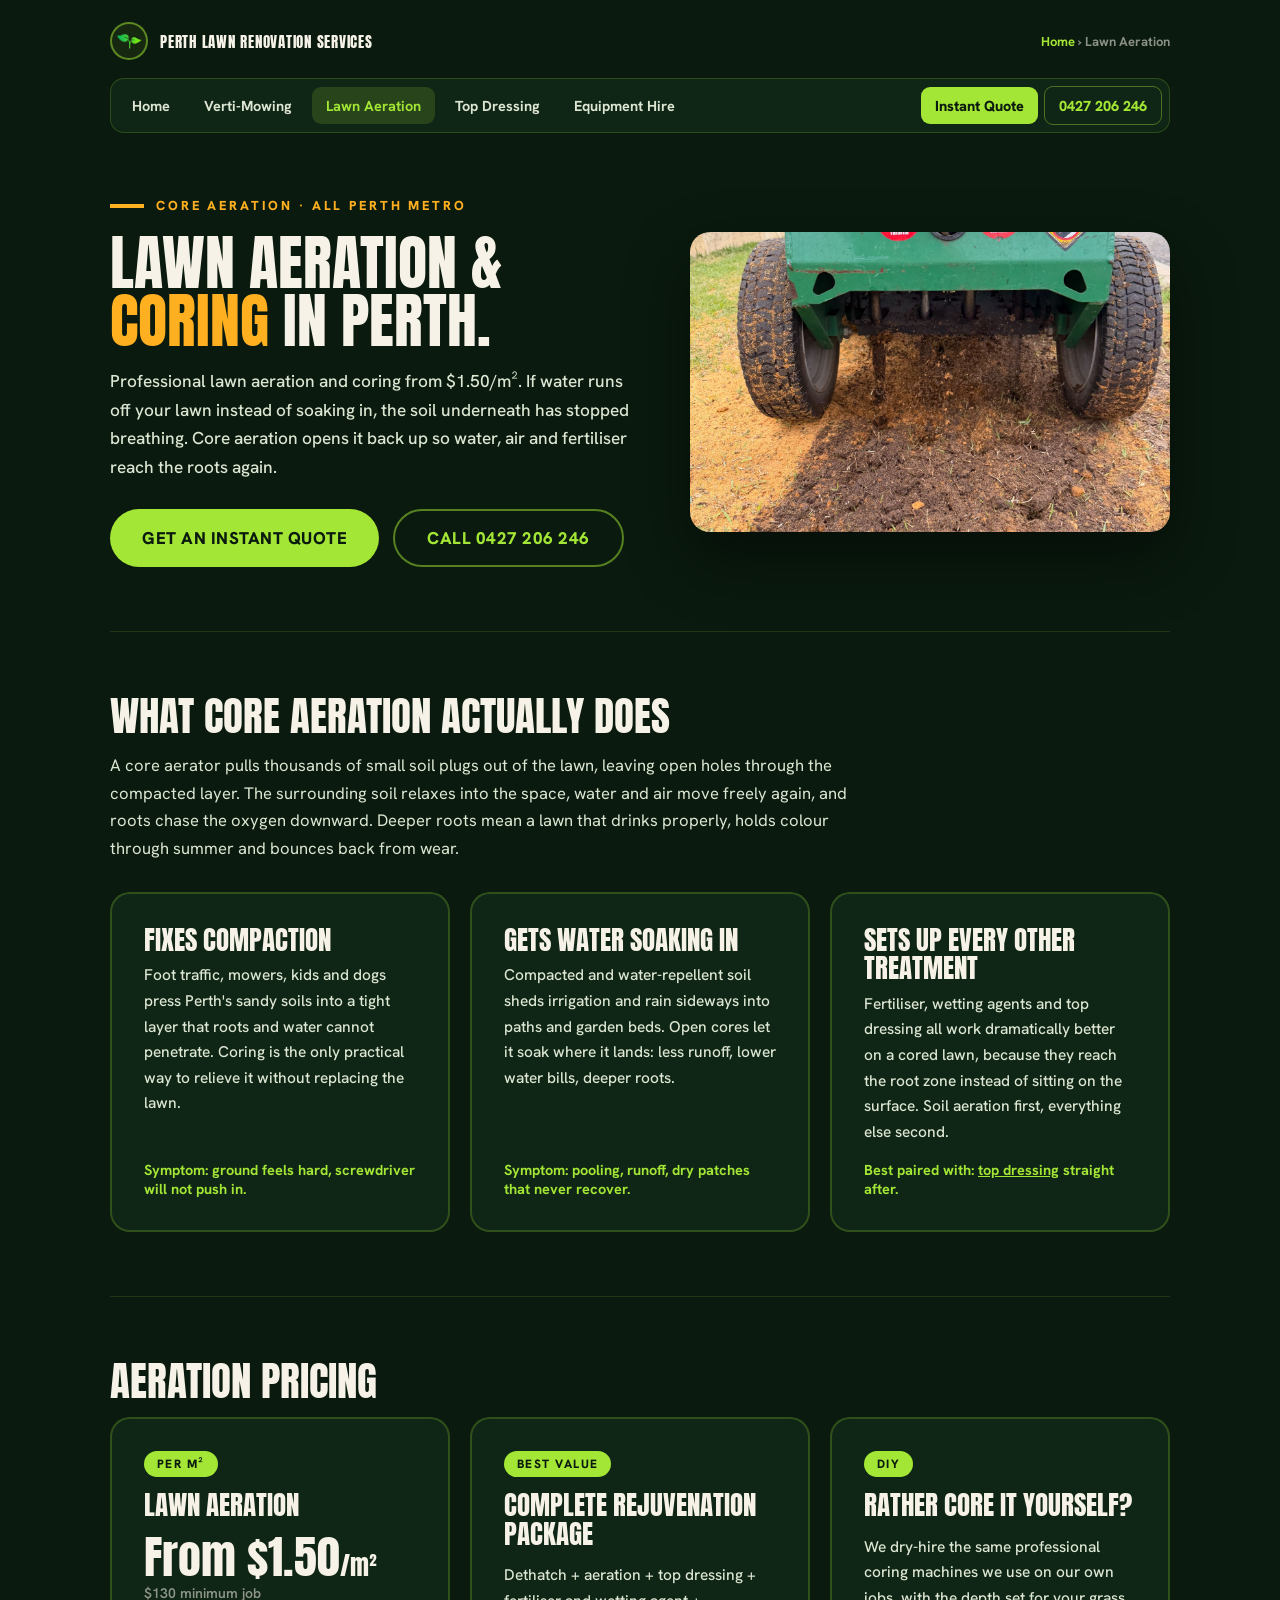
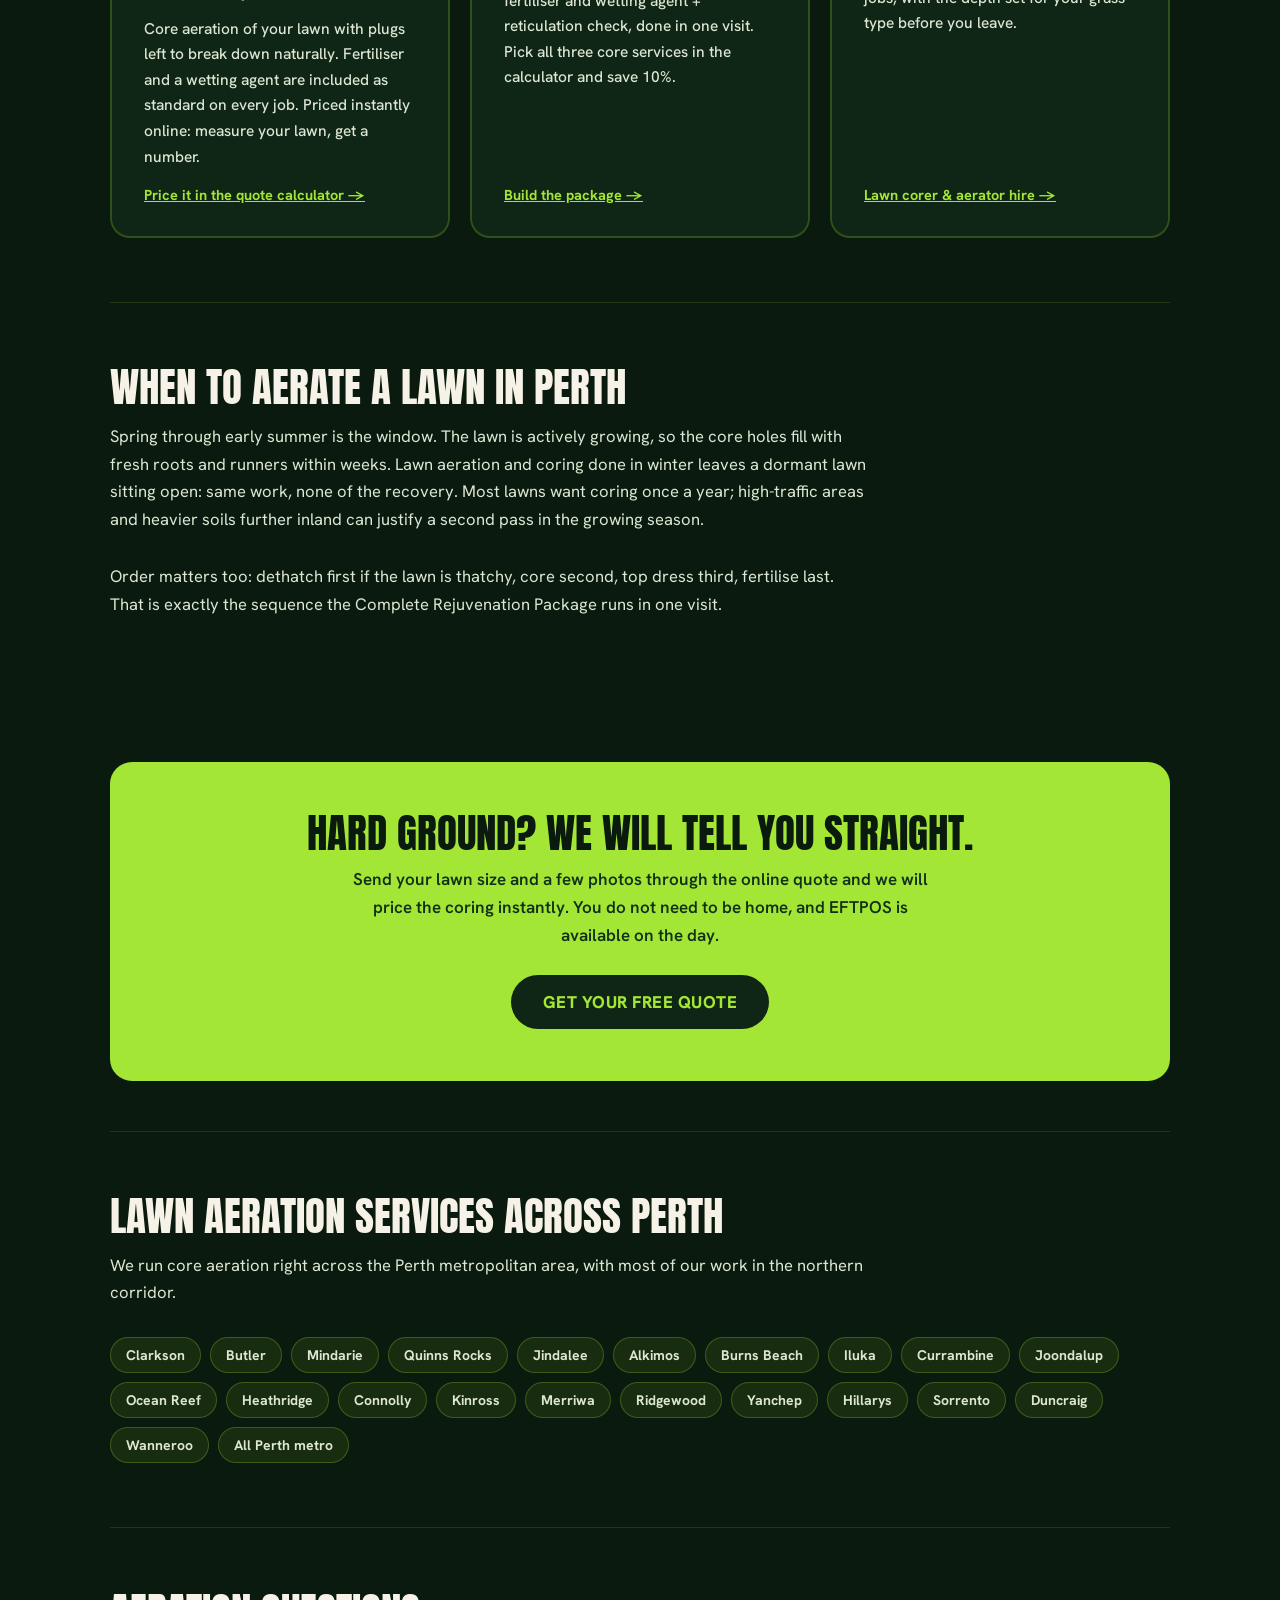
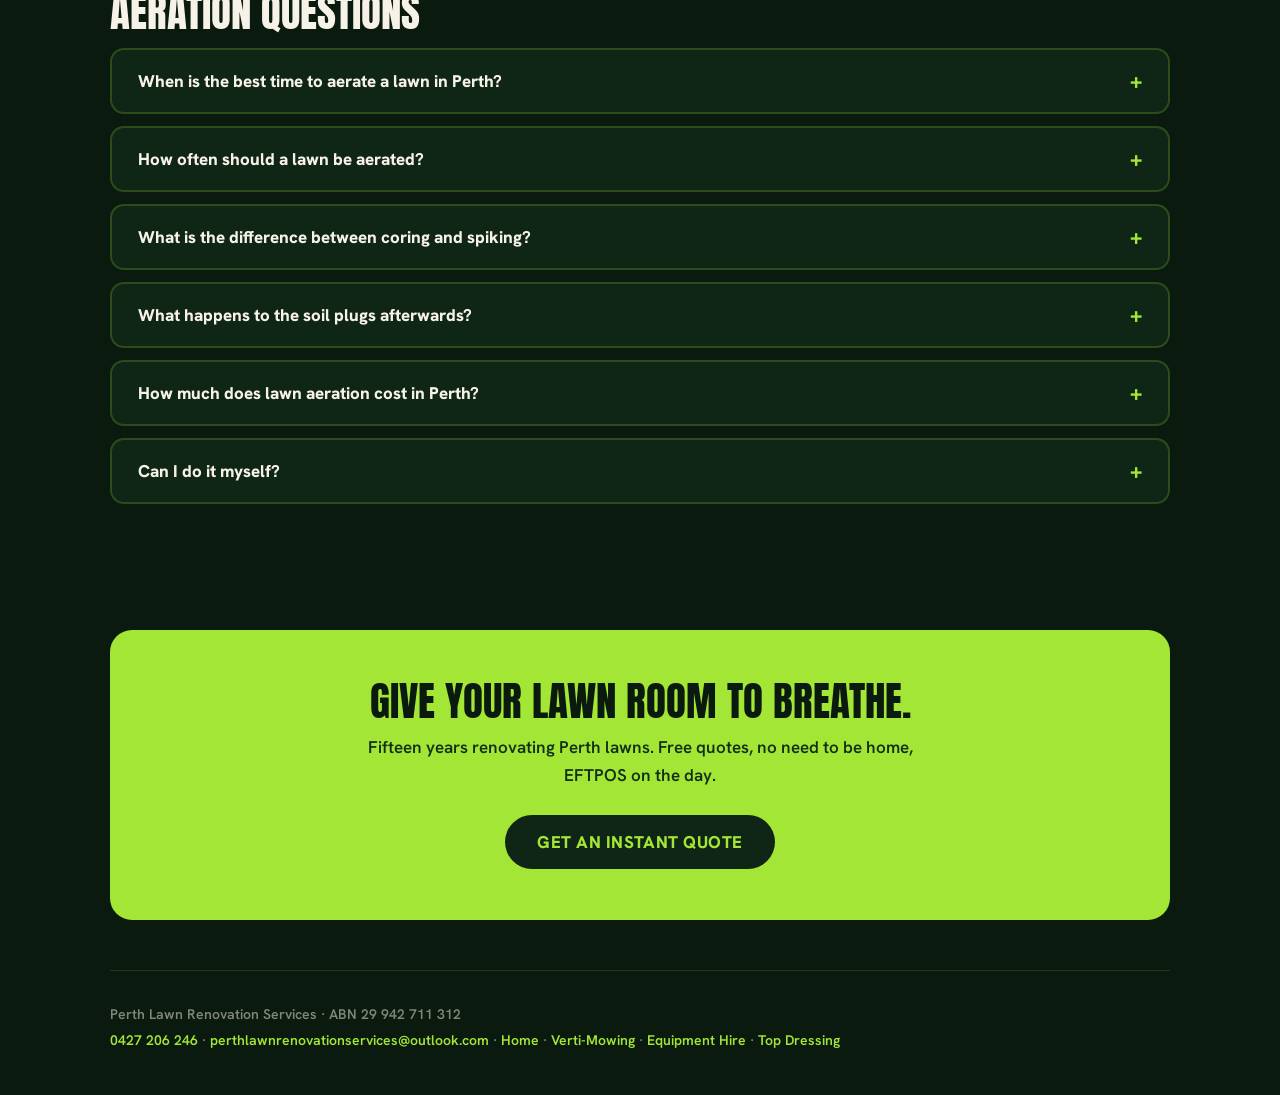
==== commit 54fd7ad8: "Include fertiliser and wetting agent as standard with vertimowing and coring Update pricing, FAQ cop" ====
--- a/aeration.html
+++ b/aeration.html
@@ -61,7 +61,7 @@
         "@type": "Offer",
         "priceCurrency": "AUD",
         "price": "1.50",
-        "description": "Lawn aeration from $1.50 per square metre, $130 minimum job"
+        "description": "Lawn aeration from $1.50 per square metre, $130 minimum job, fertiliser and wetting agent included as standard"
       }
     },
     {
@@ -83,7 +83,7 @@
         { "@type": "Question", "name": "What happens to the soil plugs after coring?",
           "acceptedAnswer": { "@type": "Answer", "text": "They are left on the surface and break down over a week or two, returning soil and nutrients to the lawn. Mowing helps them along. If they bother you, they can simply be raked up." } },
         { "@type": "Question", "name": "How much does lawn aeration cost in Perth?",
-          "acceptedAnswer": { "@type": "Answer", "text": "From $1.50 per square metre with a $130 minimum job. Bundle it with dethatching and top dressing in the Complete Rejuvenation Package and you save 10%. Use the online quote calculator for an instant price." } }
+          "acceptedAnswer": { "@type": "Answer", "text": "From $1.50 per square metre with a $130 minimum job. Fertiliser and a wetting agent are included as standard on every job. Bundle it with dethatching and top dressing in the Complete Rejuvenation Package and you save 10%. Use the online quote calculator for an instant price." } }
       ]
     }
   ]
@@ -254,7 +254,7 @@
         <h3>Lawn Aeration</h3>
         <div class="price">From $1.50<span>/m&sup2;</span></div>
         <div class="pricenote">$130 minimum job</div>
-        <p style="margin-top:14px;">Core aeration of your lawn with plugs left to break down naturally. Priced instantly online: measure your lawn, get a number.</p>
+        <p style="margin-top:14px;">Core aeration of your lawn with plugs left to break down naturally. Fertiliser and a wetting agent are included as standard on every job. Priced instantly online: measure your lawn, get a number.</p>
         <div class="best"><a href="quote.html" style="color:var(--lime);">Price it in the quote calculator &rarr;</a></div>
       </div>
       <div class="card">
@@ -312,7 +312,7 @@
       <p>They are left on the surface and break down over a week or two, returning soil and nutrients to the lawn. Mowing helps them along, and they can simply be raked up if they bother you.</p></details>
 
     <details><summary>How much does lawn aeration cost in Perth?</summary>
-      <p>From $1.50 per square metre with a $130 minimum job. Bundle it with dethatching and top dressing and you save 10%. The <a href="quote.html">quote calculator</a> gives you an instant price for your lawn size.</p></details>
+      <p>From $1.50 per square metre with a $130 minimum job. Fertiliser and a wetting agent are included as standard on every job. Bundle it with dethatching and top dressing and you save 10%. The <a href="quote.html">quote calculator</a> gives you an instant price for your lawn size.</p></details>
 
     <details><summary>Can I do it myself?</summary>
       <p>Yes. We dry-hire our coring machines to homeowners across Perth. See the <a href="hire.html">equipment hire page</a>, or call and we will tell you honestly whether DIY or a booked service makes more sense for your lawn.</p></details>
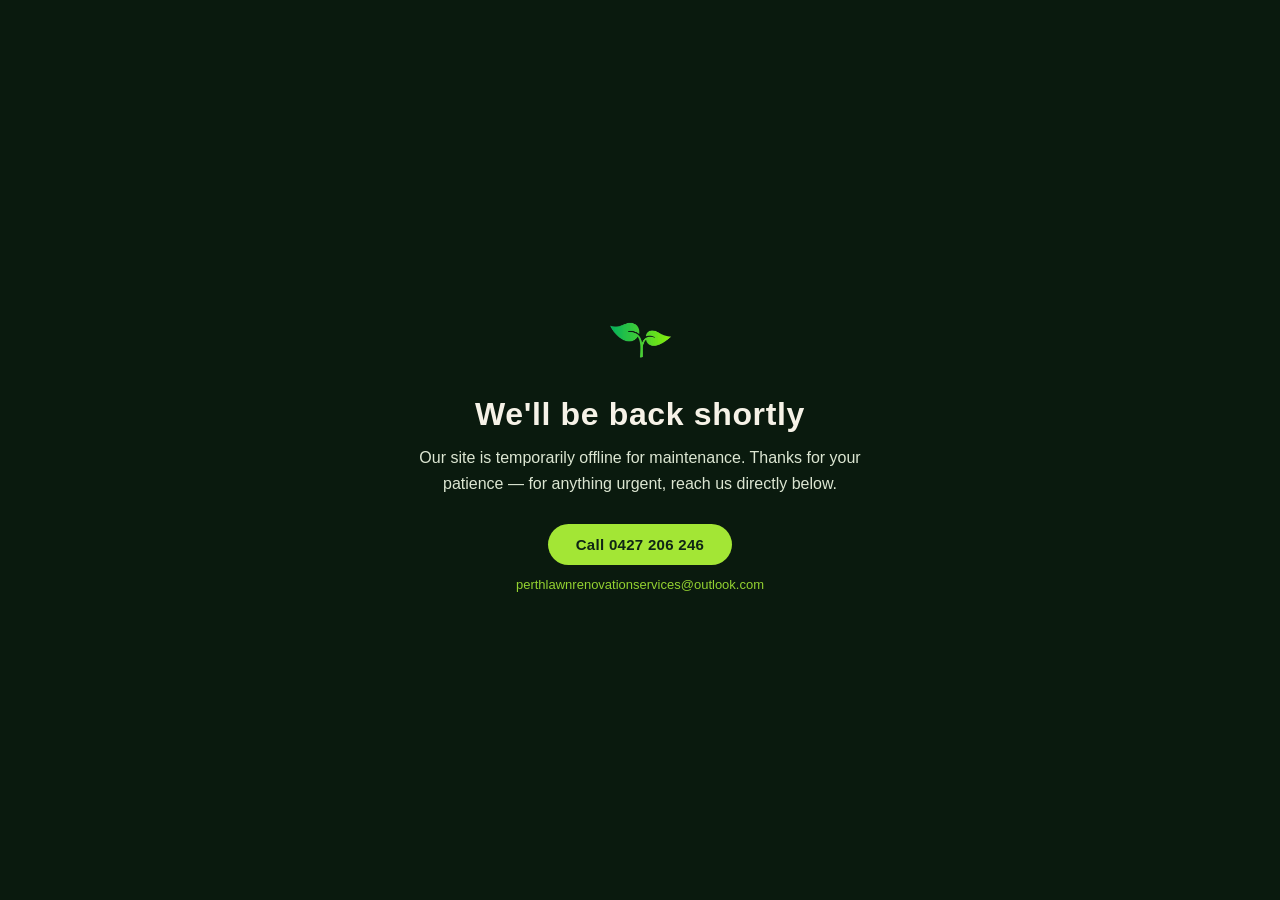
==== commit 9730b857: "Temporarily replace public pages with a maintenance notice Swaps the 7 customer-facing pages for a p" ====
--- a/aeration.html
+++ b/aeration.html
@@ -3,345 +3,76 @@
 <head>
 <meta charset="utf-8">
 <meta name="viewport" content="width=device-width, initial-scale=1">
-<title>Lawn Aeration &amp; Coring Perth | Core Aeration Services</title>
-<meta name="description" content="Professional lawn aeration and coring across Perth from $1.50/m². Relieve compaction and get water soaking in again. Free online quotes, 15 years' experience.">
-<link rel="canonical" href="https://perthlawnrenovationservices.com.au/aeration.html">
-<meta property="og:type" content="website">
-<meta property="og:title" content="Lawn Aeration &amp; Coring Perth | Core Aeration Services">
-<meta property="og:description" content="Professional lawn aeration and coring across Perth from $1.50/m². Relieve compaction and get water soaking in again.">
-<meta property="og:url" content="https://perthlawnrenovationservices.com.au/aeration.html">
-<meta property="og:image" content="https://perthlawnrenovationservices.com.au/assets/yard-coring-opt.jpg">
-<meta property="og:site_name" content="Perth Lawn Renovation Services">
-<meta property="og:locale" content="en_AU">
+<title>Perth Lawn Renovation Services | Temporarily Unavailable</title>
+<meta name="robots" content="noindex, nofollow">
 <meta name="theme-color" content="#0a1a0e">
 <link rel="icon" type="image/png" href="assets/sprout-transparent.png">
-<link rel="apple-touch-icon" sizes="180x180" href="assets/apple-touch-icon.png">
-<link rel="apple-touch-icon" sizes="167x167" href="assets/apple-touch-icon-167.png">
-<link rel="apple-touch-icon" sizes="152x152" href="assets/apple-touch-icon-152.png">
-<link rel="apple-touch-icon" sizes="120x120" href="assets/apple-touch-icon-120.png">
-<meta name="apple-mobile-web-app-title" content="Perth Lawn Reno">
-<meta name="mobile-web-app-capable" content="yes">
-<meta name="apple-mobile-web-app-status-bar-style" content="black-translucent">
-<meta name="format-detection" content="telephone=yes">
-<script type="application/ld+json">
-{
-  "@context": "https://schema.org",
-  "@graph": [
-    {
-      "@type": "Service",
-      "@id": "https://perthlawnrenovationservices.com.au/aeration.html#service",
-      "name": "Lawn Aeration and Coring",
-      "serviceType": "Core aeration of lawns",
-      "description": "Professional core aeration and lawn coring across the Perth metropolitan area. Relieves soil compaction so water, air and nutrients reach the root zone.",
-      "url": "https://perthlawnrenovationservices.com.au/aeration.html",
-      "provider": {
-        "@type": "LocalBusiness",
-        "name": "Perth Lawn Renovation Services",
-        "telephone": "+61427206246",
-        "email": "perthlawnrenovationservices@outlook.com",
-        "url": "https://perthlawnrenovationservices.com.au",
-        "address": { "@type": "PostalAddress", "addressLocality": "Perth", "addressRegion": "WA", "addressCountry": "AU" },
-        "priceRange": "$$"
-      },
-      "areaServed": [
-        { "@type": "City", "name": "Perth" },
-        { "@type": "Place", "name": "Clarkson" }, { "@type": "Place", "name": "Butler" },
-        { "@type": "Place", "name": "Mindarie" }, { "@type": "Place", "name": "Quinns Rocks" },
-        { "@type": "Place", "name": "Jindalee" }, { "@type": "Place", "name": "Alkimos" },
-        { "@type": "Place", "name": "Burns Beach" }, { "@type": "Place", "name": "Iluka" },
-        { "@type": "Place", "name": "Currambine" }, { "@type": "Place", "name": "Joondalup" },
-        { "@type": "Place", "name": "Ocean Reef" }, { "@type": "Place", "name": "Heathridge" },
-        { "@type": "Place", "name": "Connolly" }, { "@type": "Place", "name": "Kinross" },
-        { "@type": "Place", "name": "Merriwa" }, { "@type": "Place", "name": "Ridgewood" },
-        { "@type": "Place", "name": "Yanchep" }, { "@type": "Place", "name": "Hillarys" },
-        { "@type": "Place", "name": "Sorrento" }, { "@type": "Place", "name": "Duncraig" },
-        { "@type": "Place", "name": "Wanneroo" }
-      ],
-      "offers": {
-        "@type": "Offer",
-        "priceCurrency": "AUD",
-        "price": "1.50",
-        "description": "Lawn aeration from $1.50 per square metre, $130 minimum job, fertiliser and wetting agent included as standard"
-      }
-    },
-    {
-      "@type": "BreadcrumbList",
-      "itemListElement": [
-        { "@type": "ListItem", "position": 1, "name": "Home", "item": "https://perthlawnrenovationservices.com.au/" },
-        { "@type": "ListItem", "position": 2, "name": "Lawn Aeration", "item": "https://perthlawnrenovationservices.com.au/aeration.html" }
-      ]
-    },
-    {
-      "@type": "FAQPage",
-      "mainEntity": [
-        { "@type": "Question", "name": "When is the best time to aerate a lawn in Perth?",
-          "acceptedAnswer": { "@type": "Answer", "text": "Spring through early summer, once the soil has warmed and the lawn is actively growing. The holes close over with fresh growth in weeks. Aerating a dormant winter lawn just leaves it open and thin." } },
-        { "@type": "Question", "name": "How often should a lawn be aerated?",
-          "acceptedAnswer": { "@type": "Answer", "text": "Once a year suits most Perth lawns. High-traffic lawns, lawns on heavy or clay-based soil, and lawns that shed water may benefit from a second pass in the growing season." } },
-        { "@type": "Question", "name": "What is the difference between coring and spiking?",
-          "acceptedAnswer": { "@type": "Answer", "text": "Coring removes a plug of soil, leaving a hole the surrounding soil can relax into, which genuinely relieves compaction. Spiking just pushes a solid tine in, which can compact the hole walls further. For a compacted lawn, coring is the one that works." } },
-        { "@type": "Question", "name": "What happens to the soil plugs after coring?",
-          "acceptedAnswer": { "@type": "Answer", "text": "They are left on the surface and break down over a week or two, returning soil and nutrients to the lawn. Mowing helps them along. If they bother you, they can simply be raked up." } },
-        { "@type": "Question", "name": "How much does lawn aeration cost in Perth?",
-          "acceptedAnswer": { "@type": "Answer", "text": "From $1.50 per square metre with a $130 minimum job. Fertiliser and a wetting agent are included as standard on every job. Bundle it with dethatching and top dressing in the Complete Rejuvenation Package and you save 10%. Use the online quote calculator for an instant price." } }
-      ]
-    }
-  ]
-}
-</script>
-<link rel="preconnect" href="https://fonts.googleapis.com">
-<link rel="preconnect" href="https://fonts.gstatic.com" crossorigin>
-<link href="https://fonts.googleapis.com/css2?family=Anton&family=Hanken+Grotesk:wght@400;500;600;700;800&display=swap" rel="stylesheet">
 <style>
-  :root{ --ink:#0a1a0e; --deep:#0f2515; --lime:#A3E635; --gold:#FFB020; --gold2:#FFC24D; --cream:#F6F2E7; --soft:#DCE6D2; }
-  *{ box-sizing:border-box; }
-  html{ scroll-behavior:smooth; }
-  html{ -webkit-text-size-adjust:100%; text-size-adjust:100%; }
-  body{ -webkit-tap-highlight-color:rgba(163,230,53,.18); }
-  input,select,textarea{ -webkit-appearance:none; appearance:none; border-radius:0; }
-
-  body{ margin:0; background:var(--ink); color:var(--cream); font-family:'Hanken Grotesk',sans-serif; }
-  a{ color:inherit; }
-  img{ max-width:100%; }
-  .wrap{ max-width:1180px; margin:0 auto; padding:0 clamp(20px,5vw,60px); }
-
-  .top{ padding:22px 0 0; display:flex; align-items:center; gap:12px; }
-  .top img{ width:38px; height:38px; flex:0 0 auto; border-radius:50%; border:2px solid rgba(163,230,53,.5); object-fit:contain; background:rgba(163,230,53,.08); padding:4px; }
-  .top span{ font-family:'Anton',sans-serif; font-size:15px; letter-spacing:.05em; text-transform:uppercase; }
-  .crumb{ margin-left:auto; font-size:13px; font-weight:700; color:rgba(246,242,231,.55); }
-  .crumb a{ color:var(--lime); text-decoration:none; }
-
-  .pnav{ display:flex; align-items:center; gap:6px; flex-wrap:wrap; margin-top:18px; padding:7px; background:var(--deep); border:1px solid rgba(163,230,53,.2); border-radius:14px; }
-  .pnav a{ padding:9px 14px; border-radius:9px; font-size:14.5px; font-weight:700; color:var(--soft); text-decoration:none; transition:background .2s ease, color .2s ease; }
-  .pnav a:hover{ background:rgba(163,230,53,.12); color:var(--lime); }
-  .pnav a.on{ background:rgba(163,230,53,.16); color:var(--lime); }
-  .pnav .sp{ margin-left:auto; }
-  .pnav a.q{ background:var(--lime); color:var(--ink); font-weight:800; }
-  .pnav a.q:hover{ background:#b8f045; color:var(--ink); }
-  .pnav a.t{ border:1px solid rgba(163,230,53,.4); color:var(--lime); font-weight:800; }
-  @media (max-width:700px){ .pnav{ gap:5px; } .pnav .sp{ display:none; } .pnav a{ padding:8px 11px; font-size:13.5px; } .pnav a.q, .pnav a.t{ display:none; } }
-
-  .dock{ display:none; }
-  @media (max-width:700px){
-    .dock{ display:flex; position:fixed; left:0; right:0; bottom:0; z-index:90; gap:8px; padding:9px 12px calc(9px + env(safe-area-inset-bottom)); background:rgba(10,26,14,.94); backdrop-filter:blur(10px); border-top:1px solid rgba(163,230,53,.25); }
-    .dock a{ flex:1; text-align:center; padding:14px 10px; border-radius:999px; font-weight:800; font-size:15px; text-decoration:none; }
-    .dock .call{ background:var(--lime); color:var(--ink); }
-    .dock .quote{ background:var(--gold); color:#241100; }
-    body{ padding-bottom:80px; }
+  :root{
+    --bg-darkest:#0a1a0e;
+    --lime:#A3E635;
+    --cream:#F6F2E7;
+    --text-light:#DCE6D2;
   }
-
-  .kick{ display:flex; align-items:center; gap:12px; margin-bottom:20px; }
-  .kick i{ width:34px; height:4px; background:var(--gold); display:block; }
-  .kick span{ font-size:13px; font-weight:800; letter-spacing:.22em; text-transform:uppercase; color:var(--gold); }
-
-  h1{ font-family:'Anton',sans-serif; font-weight:400; text-transform:uppercase; font-size:clamp(34px,5.4vw,60px); line-height:.96; margin:0; }
-  h1 em{ font-style:normal; color:var(--gold); }
-  h2{ font-family:'Anton',sans-serif; font-weight:400; text-transform:uppercase; font-size:clamp(26px,3.2vw,42px); line-height:.98; margin:0 0 16px; }
-  h3{ font-family:'Anton',sans-serif; font-weight:400; text-transform:uppercase; font-size:clamp(20px,2.2vw,27px); margin:0 0 8px; line-height:1.05; }
-  p{ line-height:1.65; }
-
-  .hero{ display:grid; grid-template-columns:1.1fr 1fr; gap:clamp(30px,4vw,60px); align-items:center; padding:clamp(36px,5vw,64px) 0 clamp(40px,5vw,66px); }
-  @media (max-width:880px){ .hero{ grid-template-columns:1fr; } }
-  .sub{ margin-top:18px; font-size:clamp(15px,1.35vw,19px); font-weight:500; color:var(--soft); max-width:560px; }
-  .heroimg{ border-radius:20px; overflow:hidden; box-shadow:0 26px 64px rgba(0,0,0,.45); aspect-ratio:16/10; }
-  .heroimg img{ width:100%; height:100%; object-fit:cover; }
-
-  .cta{ display:inline-flex; align-items:center; justify-content:center; gap:10px; background:var(--lime); color:var(--ink);
-        font-weight:800; font-size:17px; padding:16px 32px; border-radius:999px; text-decoration:none; text-transform:uppercase; letter-spacing:.03em; }
-  .cta:hover{ background:#b6ef52; }
-  .cta.ghost{ background:transparent; color:var(--lime); border:2px solid rgba(163,230,53,.5); }
-  .ctarow{ display:flex; flex-wrap:wrap; gap:14px; margin-top:28px; }
-
-  section{ padding:clamp(40px,5vw,72px) 0; border-top:1px solid rgba(163,230,53,.14); }
-  .lede{ font-size:clamp(15px,1.3vw,18px); color:var(--soft); max-width:760px; margin:0 0 30px; }
-
-  .grid{ display:grid; grid-template-columns:repeat(auto-fit,minmax(min(100%,300px),1fr)); gap:20px; }
-  .card{ background:var(--deep); border:2px solid rgba(163,230,53,.22); border-radius:20px; padding:clamp(24px,2.6vw,32px); display:flex; flex-direction:column; }
-  .card .tag{ font-size:12px; font-weight:800; letter-spacing:.12em; text-transform:uppercase; color:var(--ink); background:var(--lime); padding:5px 13px; border-radius:999px; align-self:flex-start; margin-bottom:14px; }
-  .card p{ color:var(--soft); font-size:15.5px; font-weight:500; margin:0 0 16px; }
-  .best{ margin-top:auto; font-size:14.5px; font-weight:700; color:var(--lime); }
-
-  .price{ font-family:'Anton',sans-serif; font-size:clamp(34px,3.6vw,48px); color:var(--cream); line-height:1; margin:6px 0 4px; }
-  .price span{ font-size:.55em; }
-  .pricenote{ font-size:14px; font-weight:600; color:rgba(246,242,231,.55); }
-
-  .suburbs{ display:flex; flex-wrap:wrap; gap:9px; margin-top:22px; }
-  .suburbs span{ font-size:14px; font-weight:700; color:var(--soft); background:rgba(163,230,53,.09); border:1px solid rgba(163,230,53,.26); padding:8px 15px; border-radius:999px; }
-
-  details{ background:var(--deep); border:2px solid rgba(163,230,53,.2); border-radius:14px; margin-bottom:12px; }
-  summary{ cursor:pointer; padding:20px 26px; font-size:17px; font-weight:800; list-style:none; }
-  summary::-webkit-details-marker{ display:none; }
-  summary::after{ content:'+'; float:right; color:var(--lime); font-size:22px; line-height:1; }
-  details[open] summary::after{ content:'\2212'; }
-  details p{ margin:0; padding:0 26px 22px; color:var(--soft); font-size:16px; font-weight:500; }
-
-  .band{ background:var(--lime); color:var(--ink); border-radius:22px; padding:clamp(30px,4vw,52px); text-align:center; margin:clamp(30px,4vw,50px) 0; }
-  .band h2{ color:var(--ink); margin-bottom:12px; }
-  .band p{ margin:0 auto 26px; max-width:600px; font-size:17px; font-weight:600; color:#123018; }
-  .band .cta{ background:var(--deep); color:var(--lime); }
-  .band .cta:hover{ background:#143220; }
-
-  footer{ border-top:1px solid rgba(163,230,53,.16); padding:34px 0 46px; font-size:14px; font-weight:600; color:rgba(246,242,231,.5); }
-  footer a{ color:var(--lime); text-decoration:none; }
+  *{box-sizing:border-box;}
+  html,body{margin:0;height:100%;}
+  body{
+    background:var(--bg-darkest);
+    color:var(--text-light);
+    font-family:-apple-system,BlinkMacSystemFont,"Segoe UI",Roboto,Helvetica,Arial,sans-serif;
+    display:flex;
+    align-items:center;
+    justify-content:center;
+    min-height:100vh;
+    padding:24px;
+    text-align:center;
+  }
+  .card{max-width:480px;}
+  .card img{width:64px;height:64px;object-fit:contain;margin-bottom:20px;}
+  h1{
+    color:var(--cream);
+    font-size:clamp(24px,5vw,32px);
+    margin:0 0 12px;
+    letter-spacing:.02em;
+  }
+  p{
+    font-size:16px;
+    line-height:1.6;
+    margin:0 0 28px;
+  }
+  .contact{
+    display:flex;
+    flex-direction:column;
+    gap:12px;
+    align-items:center;
+  }
+  .contact a.call{
+    color:#0f2515;
+    background:var(--lime);
+    font-weight:800;
+    text-decoration:none;
+    padding:12px 28px;
+    border-radius:999px;
+    font-size:15px;
+    letter-spacing:.02em;
+  }
+  .contact a.email{
+    color:var(--lime);
+    font-size:13px;
+    text-decoration:none;
+    opacity:.9;
+  }
 </style>
 </head>
 <body>
-
-<div class="wrap">
-  <div class="top">
-    <img src="assets/sprout-transparent.png" alt="Perth Lawn Renovation Services logo">
-    <span>Perth Lawn Renovation Services</span>
-    <div class="crumb"><a href="/">Home</a> &rsaquo; Lawn Aeration</div>
-  </div>
-
-  <nav class="pnav">
-    <a href="/">Home</a>
-    <a href="vertimowing.html">Verti-Mowing</a>
-    <a href="aeration.html" class="on">Lawn Aeration</a>
-    <a href="top-dressing.html">Top Dressing</a>
-    <a href="hire.html">Equipment Hire</a>
-    <span class="sp"></span>
-    <a class="q" href="quote.html">Instant Quote</a>
-    <a class="t" href="tel:0427206246">0427 206 246</a>
-  </nav>
-
-  <div class="hero">
-    <div>
-      <div class="kick"><i></i><span>Core Aeration &middot; All Perth Metro</span></div>
-      <h1>Lawn Aeration &amp; <em>Coring</em> in Perth.</h1>
-      <p class="sub">Professional lawn aeration and coring from $1.50/m&sup2;. If water runs off your lawn instead of soaking in, the soil underneath has stopped breathing. Core aeration opens it back up so water, air and fertiliser reach the roots again.</p>
-      <div class="ctarow">
-        <a class="cta" href="quote.html">Get An Instant Quote</a>
-        <a class="cta ghost" href="tel:0427206246">Call 0427 206 246</a>
-      </div>
-    </div>
-    <div class="heroimg">
-      <img src="assets/yard-coring-opt.jpg" alt="Core aeration underway on a Perth lawn, soil plugs visible on the surface" loading="eager">
+  <div class="card">
+    <img src="assets/sprout-transparent.png" alt="Perth Lawn Renovation Services">
+    <h1>We'll be back shortly</h1>
+    <p>Our site is temporarily offline for maintenance. Thanks for your patience &mdash; for anything urgent, reach us directly below.</p>
+    <div class="contact">
+      <a class="call" href="tel:0427206246">Call 0427 206 246</a>
+      <a class="email" href="mailto:perthlawnrenovationservices@outlook.com">perthlawnrenovationservices@outlook.com</a>
     </div>
   </div>
-</div>
-
-<div class="wrap">
-
-  <section id="what">
-    <h2>What Core Aeration Actually Does</h2>
-    <p class="lede">A core aerator pulls thousands of small soil plugs out of the lawn, leaving open holes through the compacted layer. The surrounding soil relaxes into the space, water and air move freely again, and roots chase the oxygen downward. Deeper roots mean a lawn that drinks properly, holds colour through summer and bounces back from wear.</p>
-
-    <div class="grid">
-      <div class="card">
-        <h3>Fixes compaction</h3>
-        <p>Foot traffic, mowers, kids and dogs press Perth's sandy soils into a tight layer that roots and water cannot penetrate. Coring is the only practical way to relieve it without replacing the lawn.</p>
-        <div class="best">Symptom: ground feels hard, screwdriver will not push in.</div>
-      </div>
-      <div class="card">
-        <h3>Gets water soaking in</h3>
-        <p>Compacted and water-repellent soil sheds irrigation and rain sideways into paths and garden beds. Open cores let it soak where it lands: less runoff, lower water bills, deeper roots.</p>
-        <div class="best">Symptom: pooling, runoff, dry patches that never recover.</div>
-      </div>
-      <div class="card">
-        <h3>Sets up every other treatment</h3>
-        <p>Fertiliser, wetting agents and top dressing all work dramatically better on a cored lawn, because they reach the root zone instead of sitting on the surface. Soil aeration first, everything else second.</p>
-        <div class="best">Best paired with: <a href="top-dressing.html" style="color:var(--lime);">top dressing</a> straight after.</div>
-      </div>
-    </div>
-  </section>
-
-  <section id="pricing">
-    <h2>Aeration Pricing</h2>
-    <div class="grid">
-      <div class="card">
-        <span class="tag">Per m&sup2;</span>
-        <h3>Lawn Aeration</h3>
-        <div class="price">From $1.50<span>/m&sup2;</span></div>
-        <div class="pricenote">$130 minimum job</div>
-        <p style="margin-top:14px;">Core aeration of your lawn with plugs left to break down naturally. Fertiliser and a wetting agent are included as standard on every job. Priced instantly online: measure your lawn, get a number.</p>
-        <div class="best"><a href="quote.html" style="color:var(--lime);">Price it in the quote calculator &rarr;</a></div>
-      </div>
-      <div class="card">
-        <span class="tag">Best Value</span>
-        <h3>Complete Rejuvenation Package</h3>
-        <p style="margin-top:6px;">Dethatch + aeration + top dressing + fertiliser and wetting agent + reticulation check, done in one visit. Pick all three core services in the calculator and save 10%.</p>
-        <div class="best"><a href="quote.html" style="color:var(--lime);">Build the package &rarr;</a></div>
-      </div>
-      <div class="card">
-        <span class="tag">DIY</span>
-        <h3>Rather core it yourself?</h3>
-        <p style="margin-top:6px;">We dry-hire the same professional coring machines we use on our own jobs, with the depth set for your grass type before you leave.</p>
-        <div class="best"><a href="hire.html" style="color:var(--lime);">Lawn corer &amp; aerator hire &rarr;</a></div>
-      </div>
-    </div>
-  </section>
-
-  <section id="when">
-    <h2>When To Aerate A Lawn In Perth</h2>
-    <p class="lede">Spring through early summer is the window. The lawn is actively growing, so the core holes fill with fresh roots and runners within weeks. Lawn aeration and coring done in winter leaves a dormant lawn sitting open: same work, none of the recovery. Most lawns want coring once a year; high-traffic areas and heavier soils further inland can justify a second pass in the growing season.</p>
-    <p class="lede">Order matters too: dethatch first if the lawn is thatchy, core second, top dress third, fertilise last. That is exactly the sequence the Complete Rejuvenation Package runs in one visit.</p>
-  </section>
-
-  <div class="band">
-    <h2>Hard ground? We will tell you straight.</h2>
-    <p>Send your lawn size and a few photos through the online quote and we will price the coring instantly. You do not need to be home, and EFTPOS is available on the day.</p>
-    <a class="cta" href="quote.html">Get Your Free Quote</a>
-  </div>
-
-  <section id="areas">
-    <h2>Lawn Aeration Services Across Perth</h2>
-    <p class="lede">We run core aeration right across the Perth metropolitan area, with most of our work in the northern corridor.</p>
-    <div class="suburbs">
-      <span>Clarkson</span><span>Butler</span><span>Mindarie</span><span>Quinns Rocks</span><span>Jindalee</span>
-      <span>Alkimos</span><span>Burns Beach</span><span>Iluka</span><span>Currambine</span><span>Joondalup</span>
-      <span>Ocean Reef</span><span>Heathridge</span><span>Connolly</span><span>Kinross</span><span>Merriwa</span>
-      <span>Ridgewood</span><span>Yanchep</span><span>Hillarys</span><span>Sorrento</span><span>Duncraig</span>
-      <span>Wanneroo</span><span>All Perth metro</span>
-    </div>
-  </section>
-
-  <section id="faq">
-    <h2>Aeration Questions</h2>
-
-    <details><summary>When is the best time to aerate a lawn in Perth?</summary>
-      <p>Spring through early summer, once the soil has warmed and the lawn is actively growing. The holes close over with fresh growth in weeks. Aerating a dormant winter lawn just leaves it open and thin.</p></details>
-
-    <details><summary>How often should a lawn be aerated?</summary>
-      <p>Once a year suits most Perth lawns. High-traffic lawns, lawns on heavier soil, and lawns that shed water may benefit from a second pass in the growing season.</p></details>
-
-    <details><summary>What is the difference between coring and spiking?</summary>
-      <p>Coring removes a plug of soil, leaving a hole the surrounding soil can relax into, which genuinely relieves compaction. Spiking just pushes a solid tine in, which can compact the hole walls further. For a compacted lawn, coring is the one that works.</p></details>
-
-    <details><summary>What happens to the soil plugs afterwards?</summary>
-      <p>They are left on the surface and break down over a week or two, returning soil and nutrients to the lawn. Mowing helps them along, and they can simply be raked up if they bother you.</p></details>
-
-    <details><summary>How much does lawn aeration cost in Perth?</summary>
-      <p>From $1.50 per square metre with a $130 minimum job. Fertiliser and a wetting agent are included as standard on every job. Bundle it with dethatching and top dressing and you save 10%. The <a href="quote.html">quote calculator</a> gives you an instant price for your lawn size.</p></details>
-
-    <details><summary>Can I do it myself?</summary>
-      <p>Yes. We dry-hire our coring machines to homeowners across Perth. See the <a href="hire.html">equipment hire page</a>, or call and we will tell you honestly whether DIY or a booked service makes more sense for your lawn.</p></details>
-  </section>
-
-  <div class="band">
-    <h2>Give your lawn room to breathe.</h2>
-    <p>Fifteen years renovating Perth lawns. Free quotes, no need to be home, EFTPOS on the day.</p>
-    <a class="cta" href="quote.html">Get An Instant Quote</a>
-  </div>
-
-  <footer>
-    <div>Perth Lawn Renovation Services &middot; ABN 29 942 711 312</div>
-    <div style="margin-top:8px;">
-      <a href="tel:0427206246">0427 206 246</a> &middot;
-      <a href="mailto:perthlawnrenovationservices@outlook.com">perthlawnrenovationservices@outlook.com</a> &middot;
-      <a href="/">Home</a> &middot;
-      <a href="vertimowing.html">Verti-Mowing</a> &middot;
-      <a href="hire.html">Equipment Hire</a> &middot;
-      <a href="top-dressing.html">Top Dressing</a>
-    </div>
-  </footer>
-
-</div>
-
-<div class="dock">
-  <a class="call" href="tel:0427206246">Call Now</a>
-  <a class="quote" href="quote.html">Free Quote</a>
-</div>
-
 </body>
 </html>
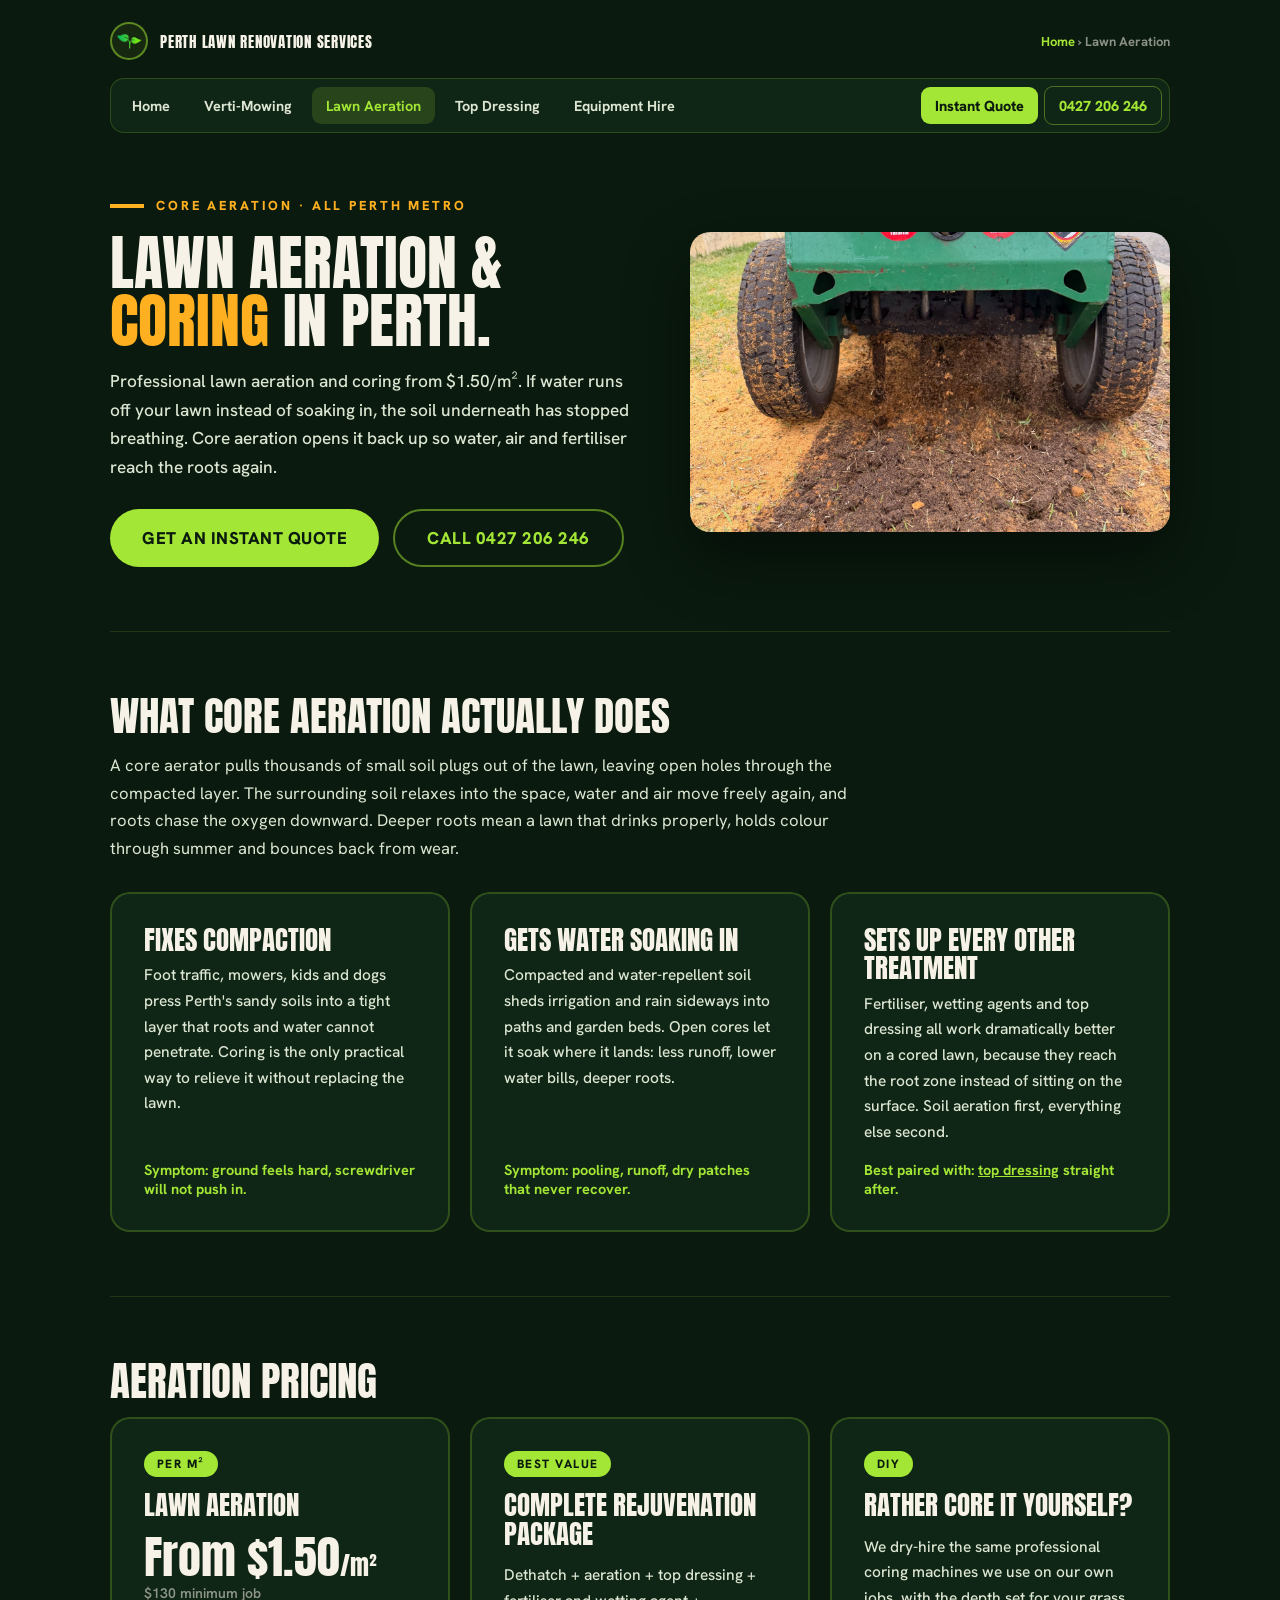
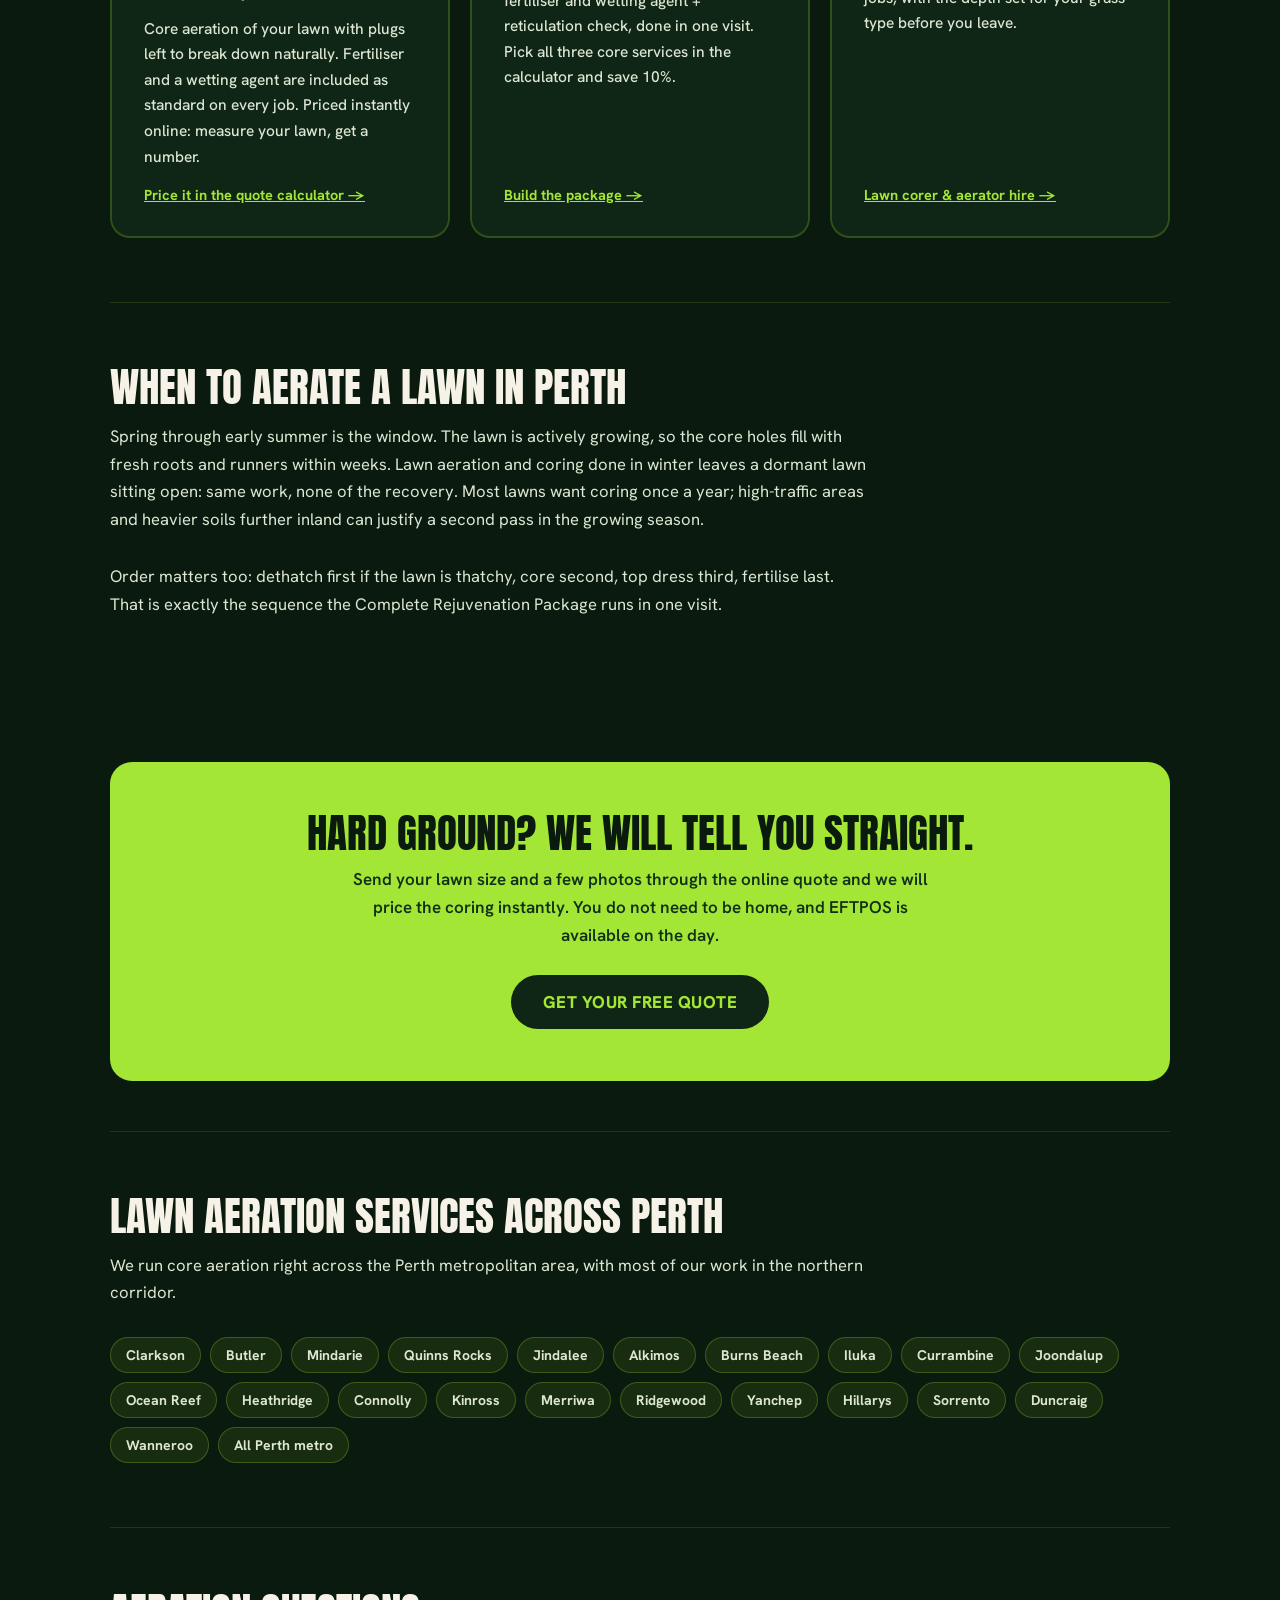
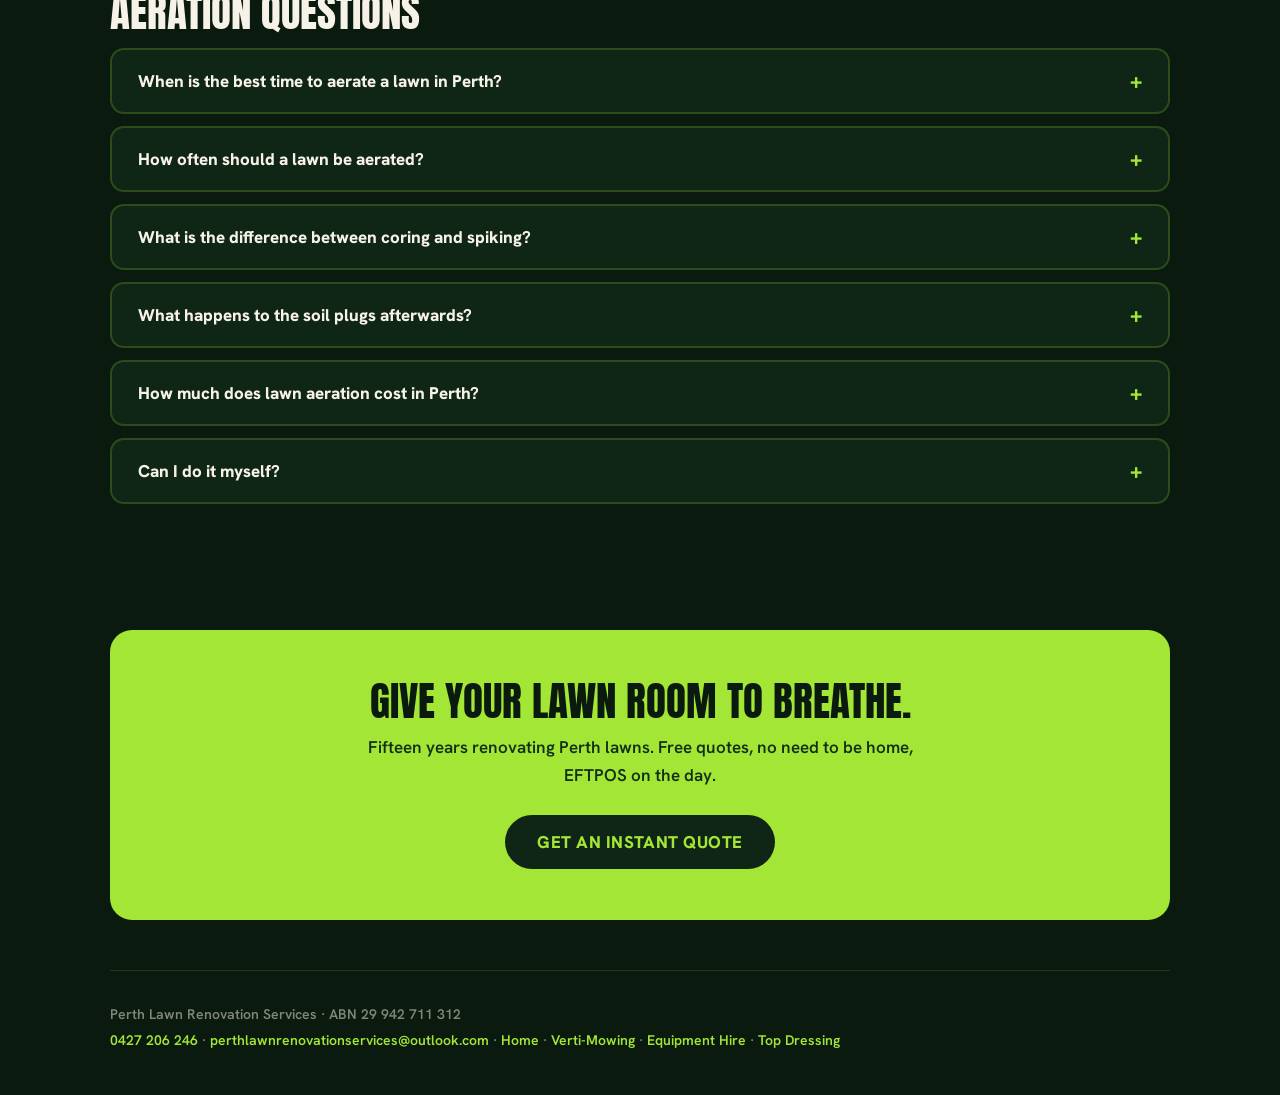
==== commit f09488ae: "Revert "Temporarily replace public pages with a maintenance notice" This reverts commit 9730b8572b60" ====
--- a/aeration.html
+++ b/aeration.html
@@ -3,76 +3,345 @@
 <head>
 <meta charset="utf-8">
 <meta name="viewport" content="width=device-width, initial-scale=1">
-<title>Perth Lawn Renovation Services | Temporarily Unavailable</title>
-<meta name="robots" content="noindex, nofollow">
+<title>Lawn Aeration &amp; Coring Perth | Core Aeration Services</title>
+<meta name="description" content="Professional lawn aeration and coring across Perth from $1.50/m². Relieve compaction and get water soaking in again. Free online quotes, 15 years' experience.">
+<link rel="canonical" href="https://perthlawnrenovationservices.com.au/aeration.html">
+<meta property="og:type" content="website">
+<meta property="og:title" content="Lawn Aeration &amp; Coring Perth | Core Aeration Services">
+<meta property="og:description" content="Professional lawn aeration and coring across Perth from $1.50/m². Relieve compaction and get water soaking in again.">
+<meta property="og:url" content="https://perthlawnrenovationservices.com.au/aeration.html">
+<meta property="og:image" content="https://perthlawnrenovationservices.com.au/assets/yard-coring-opt.jpg">
+<meta property="og:site_name" content="Perth Lawn Renovation Services">
+<meta property="og:locale" content="en_AU">
 <meta name="theme-color" content="#0a1a0e">
 <link rel="icon" type="image/png" href="assets/sprout-transparent.png">
+<link rel="apple-touch-icon" sizes="180x180" href="assets/apple-touch-icon.png">
+<link rel="apple-touch-icon" sizes="167x167" href="assets/apple-touch-icon-167.png">
+<link rel="apple-touch-icon" sizes="152x152" href="assets/apple-touch-icon-152.png">
+<link rel="apple-touch-icon" sizes="120x120" href="assets/apple-touch-icon-120.png">
+<meta name="apple-mobile-web-app-title" content="Perth Lawn Reno">
+<meta name="mobile-web-app-capable" content="yes">
+<meta name="apple-mobile-web-app-status-bar-style" content="black-translucent">
+<meta name="format-detection" content="telephone=yes">
+<script type="application/ld+json">
+{
+  "@context": "https://schema.org",
+  "@graph": [
+    {
+      "@type": "Service",
+      "@id": "https://perthlawnrenovationservices.com.au/aeration.html#service",
+      "name": "Lawn Aeration and Coring",
+      "serviceType": "Core aeration of lawns",
+      "description": "Professional core aeration and lawn coring across the Perth metropolitan area. Relieves soil compaction so water, air and nutrients reach the root zone.",
+      "url": "https://perthlawnrenovationservices.com.au/aeration.html",
+      "provider": {
+        "@type": "LocalBusiness",
+        "name": "Perth Lawn Renovation Services",
+        "telephone": "+61427206246",
+        "email": "perthlawnrenovationservices@outlook.com",
+        "url": "https://perthlawnrenovationservices.com.au",
+        "address": { "@type": "PostalAddress", "addressLocality": "Perth", "addressRegion": "WA", "addressCountry": "AU" },
+        "priceRange": "$$"
+      },
+      "areaServed": [
+        { "@type": "City", "name": "Perth" },
+        { "@type": "Place", "name": "Clarkson" }, { "@type": "Place", "name": "Butler" },
+        { "@type": "Place", "name": "Mindarie" }, { "@type": "Place", "name": "Quinns Rocks" },
+        { "@type": "Place", "name": "Jindalee" }, { "@type": "Place", "name": "Alkimos" },
+        { "@type": "Place", "name": "Burns Beach" }, { "@type": "Place", "name": "Iluka" },
+        { "@type": "Place", "name": "Currambine" }, { "@type": "Place", "name": "Joondalup" },
+        { "@type": "Place", "name": "Ocean Reef" }, { "@type": "Place", "name": "Heathridge" },
+        { "@type": "Place", "name": "Connolly" }, { "@type": "Place", "name": "Kinross" },
+        { "@type": "Place", "name": "Merriwa" }, { "@type": "Place", "name": "Ridgewood" },
+        { "@type": "Place", "name": "Yanchep" }, { "@type": "Place", "name": "Hillarys" },
+        { "@type": "Place", "name": "Sorrento" }, { "@type": "Place", "name": "Duncraig" },
+        { "@type": "Place", "name": "Wanneroo" }
+      ],
+      "offers": {
+        "@type": "Offer",
+        "priceCurrency": "AUD",
+        "price": "1.50",
+        "description": "Lawn aeration from $1.50 per square metre, $130 minimum job, fertiliser and wetting agent included as standard"
+      }
+    },
+    {
+      "@type": "BreadcrumbList",
+      "itemListElement": [
+        { "@type": "ListItem", "position": 1, "name": "Home", "item": "https://perthlawnrenovationservices.com.au/" },
+        { "@type": "ListItem", "position": 2, "name": "Lawn Aeration", "item": "https://perthlawnrenovationservices.com.au/aeration.html" }
+      ]
+    },
+    {
+      "@type": "FAQPage",
+      "mainEntity": [
+        { "@type": "Question", "name": "When is the best time to aerate a lawn in Perth?",
+          "acceptedAnswer": { "@type": "Answer", "text": "Spring through early summer, once the soil has warmed and the lawn is actively growing. The holes close over with fresh growth in weeks. Aerating a dormant winter lawn just leaves it open and thin." } },
+        { "@type": "Question", "name": "How often should a lawn be aerated?",
+          "acceptedAnswer": { "@type": "Answer", "text": "Once a year suits most Perth lawns. High-traffic lawns, lawns on heavy or clay-based soil, and lawns that shed water may benefit from a second pass in the growing season." } },
+        { "@type": "Question", "name": "What is the difference between coring and spiking?",
+          "acceptedAnswer": { "@type": "Answer", "text": "Coring removes a plug of soil, leaving a hole the surrounding soil can relax into, which genuinely relieves compaction. Spiking just pushes a solid tine in, which can compact the hole walls further. For a compacted lawn, coring is the one that works." } },
+        { "@type": "Question", "name": "What happens to the soil plugs after coring?",
+          "acceptedAnswer": { "@type": "Answer", "text": "They are left on the surface and break down over a week or two, returning soil and nutrients to the lawn. Mowing helps them along. If they bother you, they can simply be raked up." } },
+        { "@type": "Question", "name": "How much does lawn aeration cost in Perth?",
+          "acceptedAnswer": { "@type": "Answer", "text": "From $1.50 per square metre with a $130 minimum job. Fertiliser and a wetting agent are included as standard on every job. Bundle it with dethatching and top dressing in the Complete Rejuvenation Package and you save 10%. Use the online quote calculator for an instant price." } }
+      ]
+    }
+  ]
+}
+</script>
+<link rel="preconnect" href="https://fonts.googleapis.com">
+<link rel="preconnect" href="https://fonts.gstatic.com" crossorigin>
+<link href="https://fonts.googleapis.com/css2?family=Anton&family=Hanken+Grotesk:wght@400;500;600;700;800&display=swap" rel="stylesheet">
 <style>
-  :root{
-    --bg-darkest:#0a1a0e;
-    --lime:#A3E635;
-    --cream:#F6F2E7;
-    --text-light:#DCE6D2;
+  :root{ --ink:#0a1a0e; --deep:#0f2515; --lime:#A3E635; --gold:#FFB020; --gold2:#FFC24D; --cream:#F6F2E7; --soft:#DCE6D2; }
+  *{ box-sizing:border-box; }
+  html{ scroll-behavior:smooth; }
+  html{ -webkit-text-size-adjust:100%; text-size-adjust:100%; }
+  body{ -webkit-tap-highlight-color:rgba(163,230,53,.18); }
+  input,select,textarea{ -webkit-appearance:none; appearance:none; border-radius:0; }
+
+  body{ margin:0; background:var(--ink); color:var(--cream); font-family:'Hanken Grotesk',sans-serif; }
+  a{ color:inherit; }
+  img{ max-width:100%; }
+  .wrap{ max-width:1180px; margin:0 auto; padding:0 clamp(20px,5vw,60px); }
+
+  .top{ padding:22px 0 0; display:flex; align-items:center; gap:12px; }
+  .top img{ width:38px; height:38px; flex:0 0 auto; border-radius:50%; border:2px solid rgba(163,230,53,.5); object-fit:contain; background:rgba(163,230,53,.08); padding:4px; }
+  .top span{ font-family:'Anton',sans-serif; font-size:15px; letter-spacing:.05em; text-transform:uppercase; }
+  .crumb{ margin-left:auto; font-size:13px; font-weight:700; color:rgba(246,242,231,.55); }
+  .crumb a{ color:var(--lime); text-decoration:none; }
+
+  .pnav{ display:flex; align-items:center; gap:6px; flex-wrap:wrap; margin-top:18px; padding:7px; background:var(--deep); border:1px solid rgba(163,230,53,.2); border-radius:14px; }
+  .pnav a{ padding:9px 14px; border-radius:9px; font-size:14.5px; font-weight:700; color:var(--soft); text-decoration:none; transition:background .2s ease, color .2s ease; }
+  .pnav a:hover{ background:rgba(163,230,53,.12); color:var(--lime); }
+  .pnav a.on{ background:rgba(163,230,53,.16); color:var(--lime); }
+  .pnav .sp{ margin-left:auto; }
+  .pnav a.q{ background:var(--lime); color:var(--ink); font-weight:800; }
+  .pnav a.q:hover{ background:#b8f045; color:var(--ink); }
+  .pnav a.t{ border:1px solid rgba(163,230,53,.4); color:var(--lime); font-weight:800; }
+  @media (max-width:700px){ .pnav{ gap:5px; } .pnav .sp{ display:none; } .pnav a{ padding:8px 11px; font-size:13.5px; } .pnav a.q, .pnav a.t{ display:none; } }
+
+  .dock{ display:none; }
+  @media (max-width:700px){
+    .dock{ display:flex; position:fixed; left:0; right:0; bottom:0; z-index:90; gap:8px; padding:9px 12px calc(9px + env(safe-area-inset-bottom)); background:rgba(10,26,14,.94); backdrop-filter:blur(10px); border-top:1px solid rgba(163,230,53,.25); }
+    .dock a{ flex:1; text-align:center; padding:14px 10px; border-radius:999px; font-weight:800; font-size:15px; text-decoration:none; }
+    .dock .call{ background:var(--lime); color:var(--ink); }
+    .dock .quote{ background:var(--gold); color:#241100; }
+    body{ padding-bottom:80px; }
   }
-  *{box-sizing:border-box;}
-  html,body{margin:0;height:100%;}
-  body{
-    background:var(--bg-darkest);
-    color:var(--text-light);
-    font-family:-apple-system,BlinkMacSystemFont,"Segoe UI",Roboto,Helvetica,Arial,sans-serif;
-    display:flex;
-    align-items:center;
-    justify-content:center;
-    min-height:100vh;
-    padding:24px;
-    text-align:center;
-  }
-  .card{max-width:480px;}
-  .card img{width:64px;height:64px;object-fit:contain;margin-bottom:20px;}
-  h1{
-    color:var(--cream);
-    font-size:clamp(24px,5vw,32px);
-    margin:0 0 12px;
-    letter-spacing:.02em;
-  }
-  p{
-    font-size:16px;
-    line-height:1.6;
-    margin:0 0 28px;
-  }
-  .contact{
-    display:flex;
-    flex-direction:column;
-    gap:12px;
-    align-items:center;
-  }
-  .contact a.call{
-    color:#0f2515;
-    background:var(--lime);
-    font-weight:800;
-    text-decoration:none;
-    padding:12px 28px;
-    border-radius:999px;
-    font-size:15px;
-    letter-spacing:.02em;
-  }
-  .contact a.email{
-    color:var(--lime);
-    font-size:13px;
-    text-decoration:none;
-    opacity:.9;
-  }
+
+  .kick{ display:flex; align-items:center; gap:12px; margin-bottom:20px; }
+  .kick i{ width:34px; height:4px; background:var(--gold); display:block; }
+  .kick span{ font-size:13px; font-weight:800; letter-spacing:.22em; text-transform:uppercase; color:var(--gold); }
+
+  h1{ font-family:'Anton',sans-serif; font-weight:400; text-transform:uppercase; font-size:clamp(34px,5.4vw,60px); line-height:.96; margin:0; }
+  h1 em{ font-style:normal; color:var(--gold); }
+  h2{ font-family:'Anton',sans-serif; font-weight:400; text-transform:uppercase; font-size:clamp(26px,3.2vw,42px); line-height:.98; margin:0 0 16px; }
+  h3{ font-family:'Anton',sans-serif; font-weight:400; text-transform:uppercase; font-size:clamp(20px,2.2vw,27px); margin:0 0 8px; line-height:1.05; }
+  p{ line-height:1.65; }
+
+  .hero{ display:grid; grid-template-columns:1.1fr 1fr; gap:clamp(30px,4vw,60px); align-items:center; padding:clamp(36px,5vw,64px) 0 clamp(40px,5vw,66px); }
+  @media (max-width:880px){ .hero{ grid-template-columns:1fr; } }
+  .sub{ margin-top:18px; font-size:clamp(15px,1.35vw,19px); font-weight:500; color:var(--soft); max-width:560px; }
+  .heroimg{ border-radius:20px; overflow:hidden; box-shadow:0 26px 64px rgba(0,0,0,.45); aspect-ratio:16/10; }
+  .heroimg img{ width:100%; height:100%; object-fit:cover; }
+
+  .cta{ display:inline-flex; align-items:center; justify-content:center; gap:10px; background:var(--lime); color:var(--ink);
+        font-weight:800; font-size:17px; padding:16px 32px; border-radius:999px; text-decoration:none; text-transform:uppercase; letter-spacing:.03em; }
+  .cta:hover{ background:#b6ef52; }
+  .cta.ghost{ background:transparent; color:var(--lime); border:2px solid rgba(163,230,53,.5); }
+  .ctarow{ display:flex; flex-wrap:wrap; gap:14px; margin-top:28px; }
+
+  section{ padding:clamp(40px,5vw,72px) 0; border-top:1px solid rgba(163,230,53,.14); }
+  .lede{ font-size:clamp(15px,1.3vw,18px); color:var(--soft); max-width:760px; margin:0 0 30px; }
+
+  .grid{ display:grid; grid-template-columns:repeat(auto-fit,minmax(min(100%,300px),1fr)); gap:20px; }
+  .card{ background:var(--deep); border:2px solid rgba(163,230,53,.22); border-radius:20px; padding:clamp(24px,2.6vw,32px); display:flex; flex-direction:column; }
+  .card .tag{ font-size:12px; font-weight:800; letter-spacing:.12em; text-transform:uppercase; color:var(--ink); background:var(--lime); padding:5px 13px; border-radius:999px; align-self:flex-start; margin-bottom:14px; }
+  .card p{ color:var(--soft); font-size:15.5px; font-weight:500; margin:0 0 16px; }
+  .best{ margin-top:auto; font-size:14.5px; font-weight:700; color:var(--lime); }
+
+  .price{ font-family:'Anton',sans-serif; font-size:clamp(34px,3.6vw,48px); color:var(--cream); line-height:1; margin:6px 0 4px; }
+  .price span{ font-size:.55em; }
+  .pricenote{ font-size:14px; font-weight:600; color:rgba(246,242,231,.55); }
+
+  .suburbs{ display:flex; flex-wrap:wrap; gap:9px; margin-top:22px; }
+  .suburbs span{ font-size:14px; font-weight:700; color:var(--soft); background:rgba(163,230,53,.09); border:1px solid rgba(163,230,53,.26); padding:8px 15px; border-radius:999px; }
+
+  details{ background:var(--deep); border:2px solid rgba(163,230,53,.2); border-radius:14px; margin-bottom:12px; }
+  summary{ cursor:pointer; padding:20px 26px; font-size:17px; font-weight:800; list-style:none; }
+  summary::-webkit-details-marker{ display:none; }
+  summary::after{ content:'+'; float:right; color:var(--lime); font-size:22px; line-height:1; }
+  details[open] summary::after{ content:'\2212'; }
+  details p{ margin:0; padding:0 26px 22px; color:var(--soft); font-size:16px; font-weight:500; }
+
+  .band{ background:var(--lime); color:var(--ink); border-radius:22px; padding:clamp(30px,4vw,52px); text-align:center; margin:clamp(30px,4vw,50px) 0; }
+  .band h2{ color:var(--ink); margin-bottom:12px; }
+  .band p{ margin:0 auto 26px; max-width:600px; font-size:17px; font-weight:600; color:#123018; }
+  .band .cta{ background:var(--deep); color:var(--lime); }
+  .band .cta:hover{ background:#143220; }
+
+  footer{ border-top:1px solid rgba(163,230,53,.16); padding:34px 0 46px; font-size:14px; font-weight:600; color:rgba(246,242,231,.5); }
+  footer a{ color:var(--lime); text-decoration:none; }
 </style>
 </head>
 <body>
-  <div class="card">
-    <img src="assets/sprout-transparent.png" alt="Perth Lawn Renovation Services">
-    <h1>We'll be back shortly</h1>
-    <p>Our site is temporarily offline for maintenance. Thanks for your patience &mdash; for anything urgent, reach us directly below.</p>
-    <div class="contact">
-      <a class="call" href="tel:0427206246">Call 0427 206 246</a>
-      <a class="email" href="mailto:perthlawnrenovationservices@outlook.com">perthlawnrenovationservices@outlook.com</a>
-    </div>
+
+<div class="wrap">
+  <div class="top">
+    <img src="assets/sprout-transparent.png" alt="Perth Lawn Renovation Services logo">
+    <span>Perth Lawn Renovation Services</span>
+    <div class="crumb"><a href="/">Home</a> &rsaquo; Lawn Aeration</div>
   </div>
+
+  <nav class="pnav">
+    <a href="/">Home</a>
+    <a href="vertimowing.html">Verti-Mowing</a>
+    <a href="aeration.html" class="on">Lawn Aeration</a>
+    <a href="top-dressing.html">Top Dressing</a>
+    <a href="hire.html">Equipment Hire</a>
+    <span class="sp"></span>
+    <a class="q" href="quote.html">Instant Quote</a>
+    <a class="t" href="tel:0427206246">0427 206 246</a>
+  </nav>
+
+  <div class="hero">
+    <div>
+      <div class="kick"><i></i><span>Core Aeration &middot; All Perth Metro</span></div>
+      <h1>Lawn Aeration &amp; <em>Coring</em> in Perth.</h1>
+      <p class="sub">Professional lawn aeration and coring from $1.50/m&sup2;. If water runs off your lawn instead of soaking in, the soil underneath has stopped breathing. Core aeration opens it back up so water, air and fertiliser reach the roots again.</p>
+      <div class="ctarow">
+        <a class="cta" href="quote.html">Get An Instant Quote</a>
+        <a class="cta ghost" href="tel:0427206246">Call 0427 206 246</a>
+      </div>
+    </div>
+    <div class="heroimg">
+      <img src="assets/yard-coring-opt.jpg" alt="Core aeration underway on a Perth lawn, soil plugs visible on the surface" loading="eager">
+    </div>
+  </div>
+</div>
+
+<div class="wrap">
+
+  <section id="what">
+    <h2>What Core Aeration Actually Does</h2>
+    <p class="lede">A core aerator pulls thousands of small soil plugs out of the lawn, leaving open holes through the compacted layer. The surrounding soil relaxes into the space, water and air move freely again, and roots chase the oxygen downward. Deeper roots mean a lawn that drinks properly, holds colour through summer and bounces back from wear.</p>
+
+    <div class="grid">
+      <div class="card">
+        <h3>Fixes compaction</h3>
+        <p>Foot traffic, mowers, kids and dogs press Perth's sandy soils into a tight layer that roots and water cannot penetrate. Coring is the only practical way to relieve it without replacing the lawn.</p>
+        <div class="best">Symptom: ground feels hard, screwdriver will not push in.</div>
+      </div>
+      <div class="card">
+        <h3>Gets water soaking in</h3>
+        <p>Compacted and water-repellent soil sheds irrigation and rain sideways into paths and garden beds. Open cores let it soak where it lands: less runoff, lower water bills, deeper roots.</p>
+        <div class="best">Symptom: pooling, runoff, dry patches that never recover.</div>
+      </div>
+      <div class="card">
+        <h3>Sets up every other treatment</h3>
+        <p>Fertiliser, wetting agents and top dressing all work dramatically better on a cored lawn, because they reach the root zone instead of sitting on the surface. Soil aeration first, everything else second.</p>
+        <div class="best">Best paired with: <a href="top-dressing.html" style="color:var(--lime);">top dressing</a> straight after.</div>
+      </div>
+    </div>
+  </section>
+
+  <section id="pricing">
+    <h2>Aeration Pricing</h2>
+    <div class="grid">
+      <div class="card">
+        <span class="tag">Per m&sup2;</span>
+        <h3>Lawn Aeration</h3>
+        <div class="price">From $1.50<span>/m&sup2;</span></div>
+        <div class="pricenote">$130 minimum job</div>
+        <p style="margin-top:14px;">Core aeration of your lawn with plugs left to break down naturally. Fertiliser and a wetting agent are included as standard on every job. Priced instantly online: measure your lawn, get a number.</p>
+        <div class="best"><a href="quote.html" style="color:var(--lime);">Price it in the quote calculator &rarr;</a></div>
+      </div>
+      <div class="card">
+        <span class="tag">Best Value</span>
+        <h3>Complete Rejuvenation Package</h3>
+        <p style="margin-top:6px;">Dethatch + aeration + top dressing + fertiliser and wetting agent + reticulation check, done in one visit. Pick all three core services in the calculator and save 10%.</p>
+        <div class="best"><a href="quote.html" style="color:var(--lime);">Build the package &rarr;</a></div>
+      </div>
+      <div class="card">
+        <span class="tag">DIY</span>
+        <h3>Rather core it yourself?</h3>
+        <p style="margin-top:6px;">We dry-hire the same professional coring machines we use on our own jobs, with the depth set for your grass type before you leave.</p>
+        <div class="best"><a href="hire.html" style="color:var(--lime);">Lawn corer &amp; aerator hire &rarr;</a></div>
+      </div>
+    </div>
+  </section>
+
+  <section id="when">
+    <h2>When To Aerate A Lawn In Perth</h2>
+    <p class="lede">Spring through early summer is the window. The lawn is actively growing, so the core holes fill with fresh roots and runners within weeks. Lawn aeration and coring done in winter leaves a dormant lawn sitting open: same work, none of the recovery. Most lawns want coring once a year; high-traffic areas and heavier soils further inland can justify a second pass in the growing season.</p>
+    <p class="lede">Order matters too: dethatch first if the lawn is thatchy, core second, top dress third, fertilise last. That is exactly the sequence the Complete Rejuvenation Package runs in one visit.</p>
+  </section>
+
+  <div class="band">
+    <h2>Hard ground? We will tell you straight.</h2>
+    <p>Send your lawn size and a few photos through the online quote and we will price the coring instantly. You do not need to be home, and EFTPOS is available on the day.</p>
+    <a class="cta" href="quote.html">Get Your Free Quote</a>
+  </div>
+
+  <section id="areas">
+    <h2>Lawn Aeration Services Across Perth</h2>
+    <p class="lede">We run core aeration right across the Perth metropolitan area, with most of our work in the northern corridor.</p>
+    <div class="suburbs">
+      <span>Clarkson</span><span>Butler</span><span>Mindarie</span><span>Quinns Rocks</span><span>Jindalee</span>
+      <span>Alkimos</span><span>Burns Beach</span><span>Iluka</span><span>Currambine</span><span>Joondalup</span>
+      <span>Ocean Reef</span><span>Heathridge</span><span>Connolly</span><span>Kinross</span><span>Merriwa</span>
+      <span>Ridgewood</span><span>Yanchep</span><span>Hillarys</span><span>Sorrento</span><span>Duncraig</span>
+      <span>Wanneroo</span><span>All Perth metro</span>
+    </div>
+  </section>
+
+  <section id="faq">
+    <h2>Aeration Questions</h2>
+
+    <details><summary>When is the best time to aerate a lawn in Perth?</summary>
+      <p>Spring through early summer, once the soil has warmed and the lawn is actively growing. The holes close over with fresh growth in weeks. Aerating a dormant winter lawn just leaves it open and thin.</p></details>
+
+    <details><summary>How often should a lawn be aerated?</summary>
+      <p>Once a year suits most Perth lawns. High-traffic lawns, lawns on heavier soil, and lawns that shed water may benefit from a second pass in the growing season.</p></details>
+
+    <details><summary>What is the difference between coring and spiking?</summary>
+      <p>Coring removes a plug of soil, leaving a hole the surrounding soil can relax into, which genuinely relieves compaction. Spiking just pushes a solid tine in, which can compact the hole walls further. For a compacted lawn, coring is the one that works.</p></details>
+
+    <details><summary>What happens to the soil plugs afterwards?</summary>
+      <p>They are left on the surface and break down over a week or two, returning soil and nutrients to the lawn. Mowing helps them along, and they can simply be raked up if they bother you.</p></details>
+
+    <details><summary>How much does lawn aeration cost in Perth?</summary>
+      <p>From $1.50 per square metre with a $130 minimum job. Fertiliser and a wetting agent are included as standard on every job. Bundle it with dethatching and top dressing and you save 10%. The <a href="quote.html">quote calculator</a> gives you an instant price for your lawn size.</p></details>
+
+    <details><summary>Can I do it myself?</summary>
+      <p>Yes. We dry-hire our coring machines to homeowners across Perth. See the <a href="hire.html">equipment hire page</a>, or call and we will tell you honestly whether DIY or a booked service makes more sense for your lawn.</p></details>
+  </section>
+
+  <div class="band">
+    <h2>Give your lawn room to breathe.</h2>
+    <p>Fifteen years renovating Perth lawns. Free quotes, no need to be home, EFTPOS on the day.</p>
+    <a class="cta" href="quote.html">Get An Instant Quote</a>
+  </div>
+
+  <footer>
+    <div>Perth Lawn Renovation Services &middot; ABN 29 942 711 312</div>
+    <div style="margin-top:8px;">
+      <a href="tel:0427206246">0427 206 246</a> &middot;
+      <a href="mailto:perthlawnrenovationservices@outlook.com">perthlawnrenovationservices@outlook.com</a> &middot;
+      <a href="/">Home</a> &middot;
+      <a href="vertimowing.html">Verti-Mowing</a> &middot;
+      <a href="hire.html">Equipment Hire</a> &middot;
+      <a href="top-dressing.html">Top Dressing</a>
+    </div>
+  </footer>
+
+</div>
+
+<div class="dock">
+  <a class="call" href="tel:0427206246">Call Now</a>
+  <a class="quote" href="quote.html">Free Quote</a>
+</div>
+
 </body>
 </html>
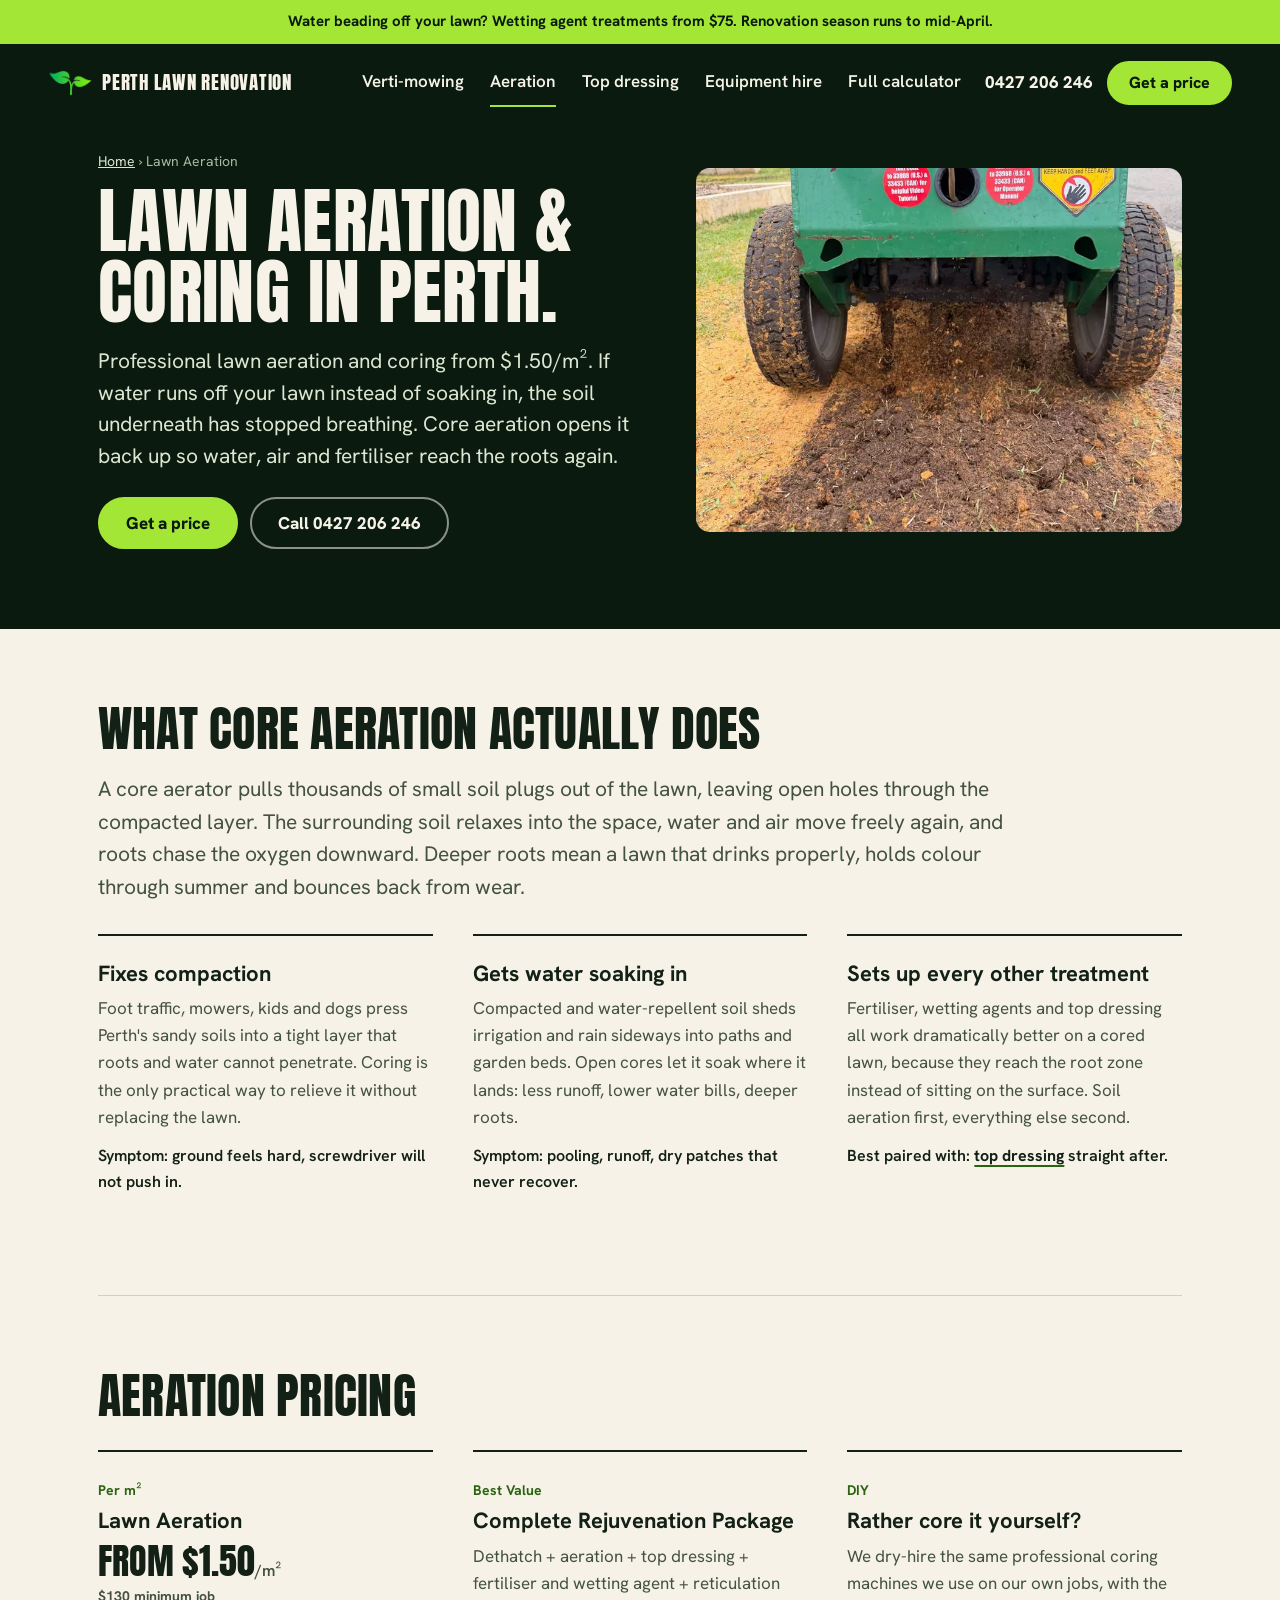
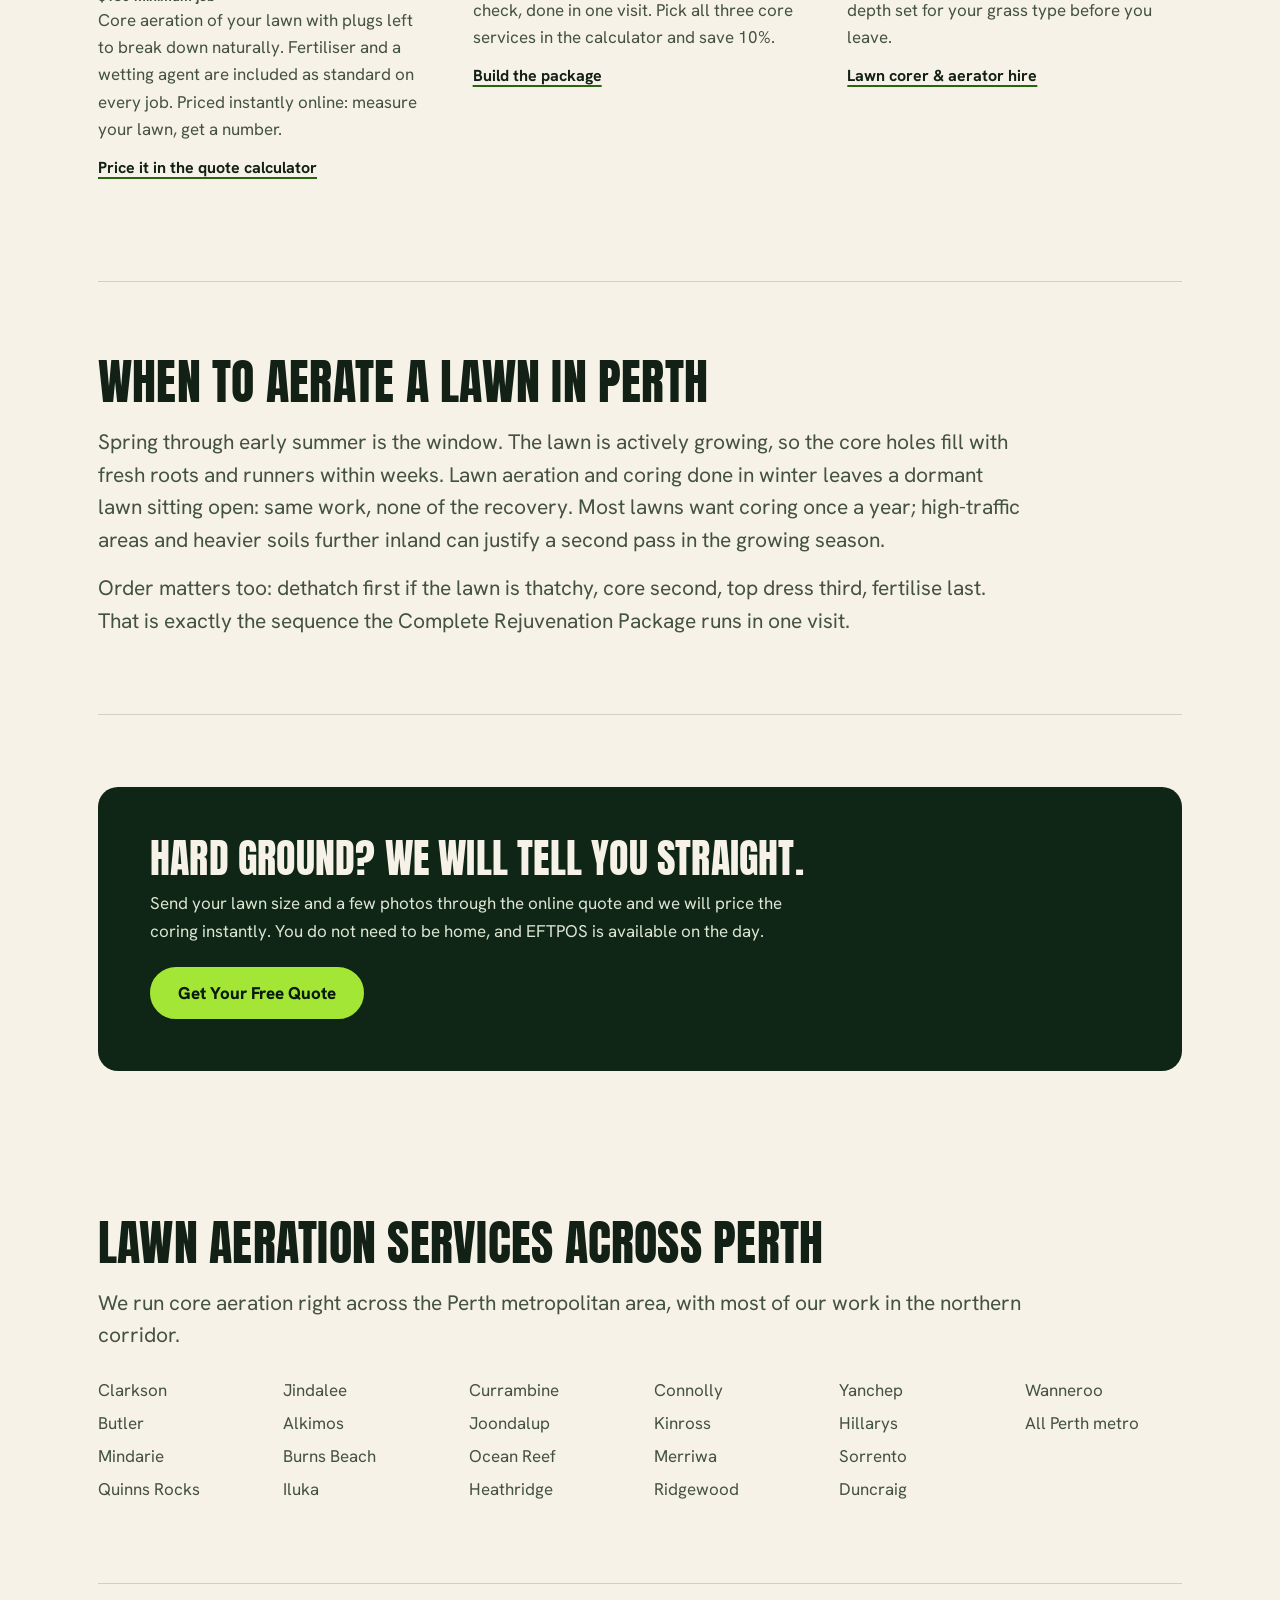
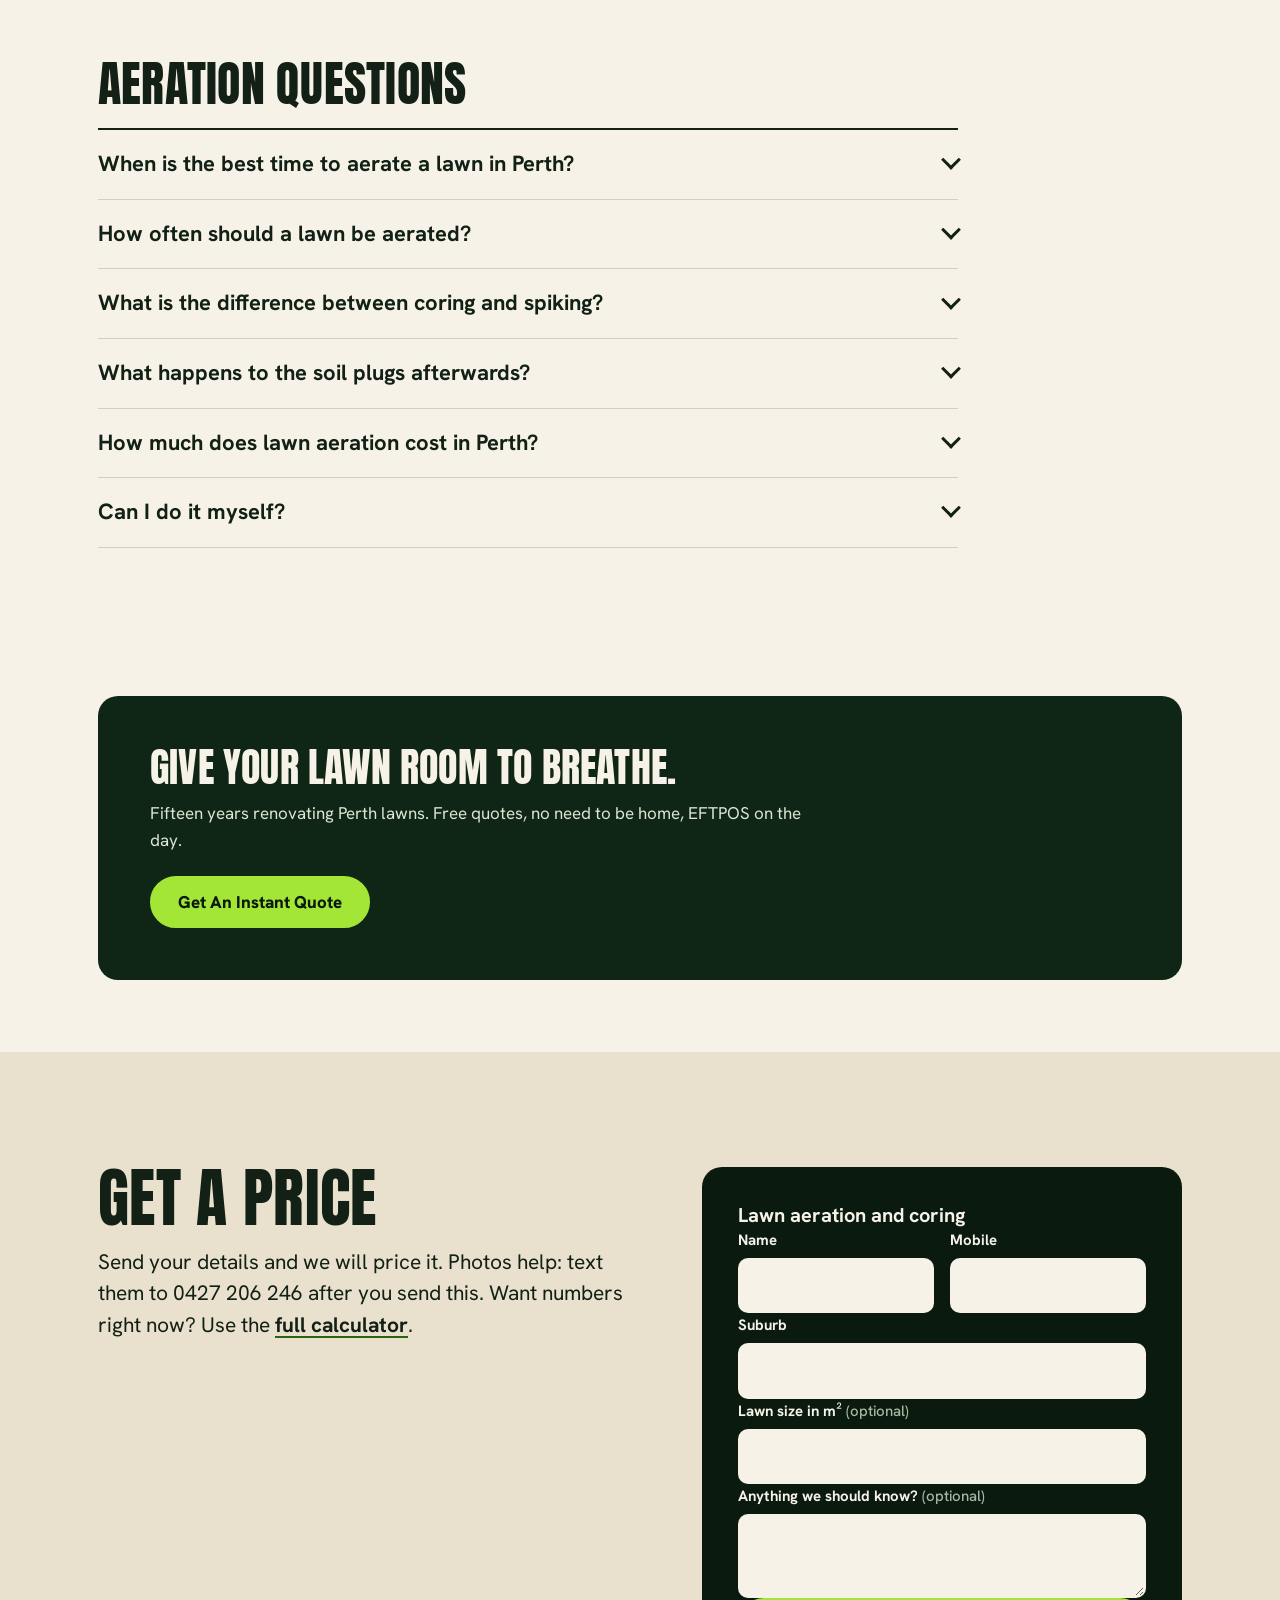
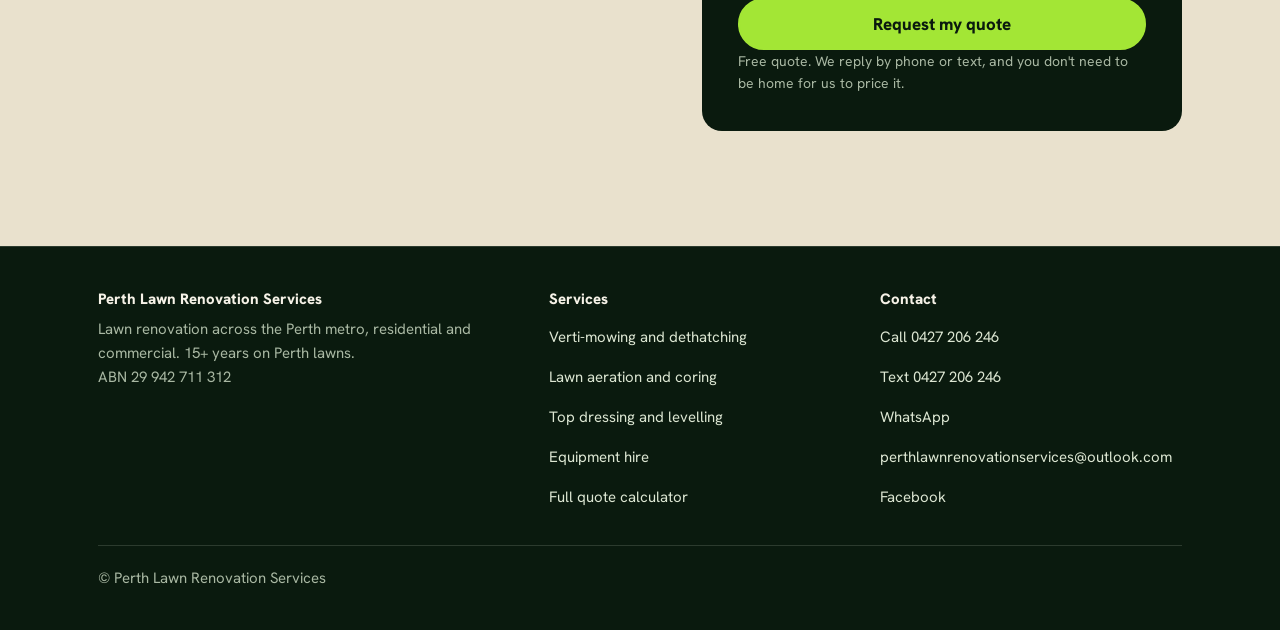
==== commit 3d0ee9c5: "Move service and hire pages onto the shared design system Same copy and structured data. Shared head" ====
--- a/aeration.html
+++ b/aeration.html
@@ -13,12 +13,6 @@
 <meta property="og:image" content="https://perthlawnrenovationservices.com.au/assets/yard-coring-opt.jpg">
 <meta property="og:site_name" content="Perth Lawn Renovation Services">
 <meta property="og:locale" content="en_AU">
-<meta name="theme-color" content="#0a1a0e">
-<link rel="icon" type="image/png" href="assets/sprout-transparent.png">
-<link rel="apple-touch-icon" sizes="180x180" href="assets/apple-touch-icon.png">
-<link rel="apple-touch-icon" sizes="167x167" href="assets/apple-touch-icon-167.png">
-<link rel="apple-touch-icon" sizes="152x152" href="assets/apple-touch-icon-152.png">
-<link rel="apple-touch-icon" sizes="120x120" href="assets/apple-touch-icon-120.png">
 <meta name="apple-mobile-web-app-title" content="Perth Lawn Reno">
 <meta name="mobile-web-app-capable" content="yes">
 <meta name="apple-mobile-web-app-status-bar-style" content="black-translucent">
@@ -89,205 +83,116 @@
   ]
 }
 </script>
-<link rel="preconnect" href="https://fonts.googleapis.com">
-<link rel="preconnect" href="https://fonts.gstatic.com" crossorigin>
-<link href="https://fonts.googleapis.com/css2?family=Anton&family=Hanken+Grotesk:wght@400;500;600;700;800&display=swap" rel="stylesheet">
-<style>
-  :root{ --ink:#0a1a0e; --deep:#0f2515; --lime:#A3E635; --gold:#FFB020; --gold2:#FFC24D; --cream:#F6F2E7; --soft:#DCE6D2; }
-  *{ box-sizing:border-box; }
-  html{ scroll-behavior:smooth; }
-  html{ -webkit-text-size-adjust:100%; text-size-adjust:100%; }
-  body{ -webkit-tap-highlight-color:rgba(163,230,53,.18); }
-  input,select,textarea{ -webkit-appearance:none; appearance:none; border-radius:0; }
-
-  body{ margin:0; background:var(--ink); color:var(--cream); font-family:'Hanken Grotesk',sans-serif; }
-  a{ color:inherit; }
-  img{ max-width:100%; }
-  .wrap{ max-width:1180px; margin:0 auto; padding:0 clamp(20px,5vw,60px); }
-
-  .top{ padding:22px 0 0; display:flex; align-items:center; gap:12px; }
-  .top img{ width:38px; height:38px; flex:0 0 auto; border-radius:50%; border:2px solid rgba(163,230,53,.5); object-fit:contain; background:rgba(163,230,53,.08); padding:4px; }
-  .top span{ font-family:'Anton',sans-serif; font-size:15px; letter-spacing:.05em; text-transform:uppercase; }
-  .crumb{ margin-left:auto; font-size:13px; font-weight:700; color:rgba(246,242,231,.55); }
-  .crumb a{ color:var(--lime); text-decoration:none; }
-
-  .pnav{ display:flex; align-items:center; gap:6px; flex-wrap:wrap; margin-top:18px; padding:7px; background:var(--deep); border:1px solid rgba(163,230,53,.2); border-radius:14px; }
-  .pnav a{ padding:9px 14px; border-radius:9px; font-size:14.5px; font-weight:700; color:var(--soft); text-decoration:none; transition:background .2s ease, color .2s ease; }
-  .pnav a:hover{ background:rgba(163,230,53,.12); color:var(--lime); }
-  .pnav a.on{ background:rgba(163,230,53,.16); color:var(--lime); }
-  .pnav .sp{ margin-left:auto; }
-  .pnav a.q{ background:var(--lime); color:var(--ink); font-weight:800; }
-  .pnav a.q:hover{ background:#b8f045; color:var(--ink); }
-  .pnav a.t{ border:1px solid rgba(163,230,53,.4); color:var(--lime); font-weight:800; }
-  @media (max-width:700px){ .pnav{ gap:5px; } .pnav .sp{ display:none; } .pnav a{ padding:8px 11px; font-size:13.5px; } .pnav a.q, .pnav a.t{ display:none; } }
-
-  .dock{ display:none; }
-  @media (max-width:700px){
-    .dock{ display:flex; position:fixed; left:0; right:0; bottom:0; z-index:90; gap:8px; padding:9px 12px calc(9px + env(safe-area-inset-bottom)); background:rgba(10,26,14,.94); backdrop-filter:blur(10px); border-top:1px solid rgba(163,230,53,.25); }
-    .dock a{ flex:1; text-align:center; padding:14px 10px; border-radius:999px; font-weight:800; font-size:15px; text-decoration:none; }
-    .dock .call{ background:var(--lime); color:var(--ink); }
-    .dock .quote{ background:var(--gold); color:#241100; }
-    body{ padding-bottom:80px; }
-  }
-
-  .kick{ display:flex; align-items:center; gap:12px; margin-bottom:20px; }
-  .kick i{ width:34px; height:4px; background:var(--gold); display:block; }
-  .kick span{ font-size:13px; font-weight:800; letter-spacing:.22em; text-transform:uppercase; color:var(--gold); }
-
-  h1{ font-family:'Anton',sans-serif; font-weight:400; text-transform:uppercase; font-size:clamp(34px,5.4vw,60px); line-height:.96; margin:0; }
-  h1 em{ font-style:normal; color:var(--gold); }
-  h2{ font-family:'Anton',sans-serif; font-weight:400; text-transform:uppercase; font-size:clamp(26px,3.2vw,42px); line-height:.98; margin:0 0 16px; }
-  h3{ font-family:'Anton',sans-serif; font-weight:400; text-transform:uppercase; font-size:clamp(20px,2.2vw,27px); margin:0 0 8px; line-height:1.05; }
-  p{ line-height:1.65; }
-
-  .hero{ display:grid; grid-template-columns:1.1fr 1fr; gap:clamp(30px,4vw,60px); align-items:center; padding:clamp(36px,5vw,64px) 0 clamp(40px,5vw,66px); }
-  @media (max-width:880px){ .hero{ grid-template-columns:1fr; } }
-  .sub{ margin-top:18px; font-size:clamp(15px,1.35vw,19px); font-weight:500; color:var(--soft); max-width:560px; }
-  .heroimg{ border-radius:20px; overflow:hidden; box-shadow:0 26px 64px rgba(0,0,0,.45); aspect-ratio:16/10; }
-  .heroimg img{ width:100%; height:100%; object-fit:cover; }
-
-  .cta{ display:inline-flex; align-items:center; justify-content:center; gap:10px; background:var(--lime); color:var(--ink);
-        font-weight:800; font-size:17px; padding:16px 32px; border-radius:999px; text-decoration:none; text-transform:uppercase; letter-spacing:.03em; }
-  .cta:hover{ background:#b6ef52; }
-  .cta.ghost{ background:transparent; color:var(--lime); border:2px solid rgba(163,230,53,.5); }
-  .ctarow{ display:flex; flex-wrap:wrap; gap:14px; margin-top:28px; }
-
-  section{ padding:clamp(40px,5vw,72px) 0; border-top:1px solid rgba(163,230,53,.14); }
-  .lede{ font-size:clamp(15px,1.3vw,18px); color:var(--soft); max-width:760px; margin:0 0 30px; }
-
-  .grid{ display:grid; grid-template-columns:repeat(auto-fit,minmax(min(100%,300px),1fr)); gap:20px; }
-  .card{ background:var(--deep); border:2px solid rgba(163,230,53,.22); border-radius:20px; padding:clamp(24px,2.6vw,32px); display:flex; flex-direction:column; }
-  .card .tag{ font-size:12px; font-weight:800; letter-spacing:.12em; text-transform:uppercase; color:var(--ink); background:var(--lime); padding:5px 13px; border-radius:999px; align-self:flex-start; margin-bottom:14px; }
-  .card p{ color:var(--soft); font-size:15.5px; font-weight:500; margin:0 0 16px; }
-  .best{ margin-top:auto; font-size:14.5px; font-weight:700; color:var(--lime); }
-
-  .price{ font-family:'Anton',sans-serif; font-size:clamp(34px,3.6vw,48px); color:var(--cream); line-height:1; margin:6px 0 4px; }
-  .price span{ font-size:.55em; }
-  .pricenote{ font-size:14px; font-weight:600; color:rgba(246,242,231,.55); }
-
-  .suburbs{ display:flex; flex-wrap:wrap; gap:9px; margin-top:22px; }
-  .suburbs span{ font-size:14px; font-weight:700; color:var(--soft); background:rgba(163,230,53,.09); border:1px solid rgba(163,230,53,.26); padding:8px 15px; border-radius:999px; }
-
-  details{ background:var(--deep); border:2px solid rgba(163,230,53,.2); border-radius:14px; margin-bottom:12px; }
-  summary{ cursor:pointer; padding:20px 26px; font-size:17px; font-weight:800; list-style:none; }
-  summary::-webkit-details-marker{ display:none; }
-  summary::after{ content:'+'; float:right; color:var(--lime); font-size:22px; line-height:1; }
-  details[open] summary::after{ content:'\2212'; }
-  details p{ margin:0; padding:0 26px 22px; color:var(--soft); font-size:16px; font-weight:500; }
-
-  .band{ background:var(--lime); color:var(--ink); border-radius:22px; padding:clamp(30px,4vw,52px); text-align:center; margin:clamp(30px,4vw,50px) 0; }
-  .band h2{ color:var(--ink); margin-bottom:12px; }
-  .band p{ margin:0 auto 26px; max-width:600px; font-size:17px; font-weight:600; color:#123018; }
-  .band .cta{ background:var(--deep); color:var(--lime); }
-  .band .cta:hover{ background:#143220; }
-
-  footer{ border-top:1px solid rgba(163,230,53,.16); padding:34px 0 46px; font-size:14px; font-weight:600; color:rgba(246,242,231,.5); }
-  footer a{ color:var(--lime); text-decoration:none; }
-</style>
+<meta name="theme-color" content="#0a1a0e">
+<link rel="icon" type="image/png" href="assets/sprout-transparent.png">
+<link rel="apple-touch-icon" sizes="180x180" href="assets/apple-touch-icon.png">
+<link rel="preload" href="assets/fonts/anton.woff2" as="font" type="font/woff2" crossorigin>
+<link rel="preload" href="assets/fonts/hanken-grotesk.woff2" as="font" type="font/woff2" crossorigin>
+<link rel="stylesheet" href="css/site.css">
+<script src="js/site.js" defer></script>
 </head>
-<body>
-
-<div class="wrap">
-  <div class="top">
-    <img src="assets/sprout-transparent.png" alt="Perth Lawn Renovation Services logo">
-    <span>Perth Lawn Renovation Services</span>
-    <div class="crumb"><a href="/">Home</a> &rsaquo; Lawn Aeration</div>
-  </div>
-
-  <nav class="pnav">
-    <a href="/">Home</a>
-    <a href="vertimowing.html">Verti-Mowing</a>
-    <a href="aeration.html" class="on">Lawn Aeration</a>
-    <a href="top-dressing.html">Top Dressing</a>
-    <a href="hire.html">Equipment Hire</a>
-    <span class="sp"></span>
-    <a class="q" href="quote.html">Instant Quote</a>
-    <a class="t" href="tel:0427206246">0427 206 246</a>
+<body class="has-bar">
+<a class="skip" href="#main">Skip to content</a>
+<header class="hdr" id="hdr">
+  <a class="season" id="season" href="/#quote" hidden></a>
+  <div class="hdr__in">
+    <a class="brand" href="/" aria-label="Perth Lawn Renovation Services, home">
+      <img src="assets/img/logo-96.png" srcset="assets/img/logo-96.png 1x, assets/img/logo-192.png 2x" width="44" height="27" alt="">
+      <span>Perth Lawn Renovation</span>
+    </a>
+    <nav class="nav" aria-label="Main"><a href="vertimowing.html">Verti-mowing</a><a href="aeration.html" aria-current="page">Aeration</a><a href="top-dressing.html">Top dressing</a><a href="hire.html">Equipment hire</a><a href="quote.html">Full calculator</a></nav>
+    <a class="hdr__tel" href="tel:+61427206246">0427 206 246</a>
+    <a class="btn btn--sm hdr__cta" href="#quote">Get a price</a>
+    <a class="btn btn--sm hdr__call" href="tel:+61427206246">Call</a>
+    <button class="menu-btn" type="button" aria-expanded="false" aria-controls="mnav">Menu</button>
+  </div>
+  <nav class="mnav" id="mnav" aria-label="Mobile" hidden>
+    <a href="/">Home</a><a href="vertimowing.html">Verti-mowing<span>From $8/m²</span></a><a href="aeration.html">Aeration<span>From $1.50/m²</span></a><a href="top-dressing.html">Top dressing</a><a href="hire.html">Equipment hire</a><a href="quote.html">Full calculator</a><a href="#quote">Get a price</a>
   </nav>
-
-  <div class="hero">
+</header>
+
+<main id="main">
+<section class="p-hero" data-bar-after>
+  <div class="w p-hero__grid">
     <div>
-      <div class="kick"><i></i><span>Core Aeration &middot; All Perth Metro</span></div>
-      <h1>Lawn Aeration &amp; <em>Coring</em> in Perth.</h1>
+      <p class="p-crumb"><a href="/">Home</a> &rsaquo; Lawn Aeration</p>
+      <h1>Lawn Aeration &amp; Coring in Perth.</h1>
       <p class="sub">Professional lawn aeration and coring from $1.50/m&sup2;. If water runs off your lawn instead of soaking in, the soil underneath has stopped breathing. Core aeration opens it back up so water, air and fertiliser reach the roots again.</p>
-      <div class="ctarow">
-        <a class="cta" href="quote.html">Get An Instant Quote</a>
-        <a class="cta ghost" href="tel:0427206246">Call 0427 206 246</a>
-      </div>
-    </div>
-    <div class="heroimg">
-      <img src="assets/yard-coring-opt.jpg" alt="Core aeration underway on a Perth lawn, soil plugs visible on the surface" loading="eager">
-    </div>
-  </div>
-</div>
-
-<div class="wrap">
-
-  <section id="what">
+      <div class="hero__cta">
+        <a class="btn" href="#quote">Get a price</a>
+        <a class="btn btn--ghost" href="tel:+61427206246">Call 0427 206 246</a>
+      </div>
+    </div>
+    <picture><source type="image/avif" srcset="assets/img/coring-480.avif 480w, assets/img/coring-800.avif 800w, assets/img/coring-1200.avif 1200w" sizes="(min-width: 900px) 44vw, 92vw"><source type="image/webp" srcset="assets/img/coring-480.webp 480w, assets/img/coring-800.webp 800w, assets/img/coring-1200.webp 1200w" sizes="(min-width: 900px) 44vw, 92vw"><img src="assets/img/coring-800.jpg" srcset="assets/img/coring-480.jpg 480w, assets/img/coring-800.jpg 800w, assets/img/coring-1200.jpg 1200w" sizes="(min-width: 900px) 44vw, 92vw" width="1400" height="1867" alt="Core aeration underway on a Perth lawn, soil plugs visible on the surface" fetchpriority="high" decoding="async"></picture>
+  </div>
+</section>
+
+<div class="w p-body on-light">
+<section id="what">
     <h2>What Core Aeration Actually Does</h2>
-    <p class="lede">A core aerator pulls thousands of small soil plugs out of the lawn, leaving open holes through the compacted layer. The surrounding soil relaxes into the space, water and air move freely again, and roots chase the oxygen downward. Deeper roots mean a lawn that drinks properly, holds colour through summer and bounces back from wear.</p>
-
-    <div class="grid">
-      <div class="card">
+    <p class="p-lede">A core aerator pulls thousands of small soil plugs out of the lawn, leaving open holes through the compacted layer. The surrounding soil relaxes into the space, water and air move freely again, and roots chase the oxygen downward. Deeper roots mean a lawn that drinks properly, holds colour through summer and bounces back from wear.</p>
+
+    <div class="p-grid">
+      <div class="p-card">
         <h3>Fixes compaction</h3>
         <p>Foot traffic, mowers, kids and dogs press Perth's sandy soils into a tight layer that roots and water cannot penetrate. Coring is the only practical way to relieve it without replacing the lawn.</p>
-        <div class="best">Symptom: ground feels hard, screwdriver will not push in.</div>
-      </div>
-      <div class="card">
+        <div class="p-best">Symptom: ground feels hard, screwdriver will not push in.</div>
+      </div>
+      <div class="p-card">
         <h3>Gets water soaking in</h3>
         <p>Compacted and water-repellent soil sheds irrigation and rain sideways into paths and garden beds. Open cores let it soak where it lands: less runoff, lower water bills, deeper roots.</p>
-        <div class="best">Symptom: pooling, runoff, dry patches that never recover.</div>
-      </div>
-      <div class="card">
+        <div class="p-best">Symptom: pooling, runoff, dry patches that never recover.</div>
+      </div>
+      <div class="p-card">
         <h3>Sets up every other treatment</h3>
         <p>Fertiliser, wetting agents and top dressing all work dramatically better on a cored lawn, because they reach the root zone instead of sitting on the surface. Soil aeration first, everything else second.</p>
-        <div class="best">Best paired with: <a href="top-dressing.html" style="color:var(--lime);">top dressing</a> straight after.</div>
+        <div class="p-best">Best paired with: <a href="top-dressing.html">top dressing</a> straight after.</div>
       </div>
     </div>
   </section>
 
   <section id="pricing">
     <h2>Aeration Pricing</h2>
-    <div class="grid">
-      <div class="card">
-        <span class="tag">Per m&sup2;</span>
+    <div class="p-grid">
+      <div class="p-card">
+        <span class="p-tag">Per m&sup2;</span>
         <h3>Lawn Aeration</h3>
-        <div class="price">From $1.50<span>/m&sup2;</span></div>
-        <div class="pricenote">$130 minimum job</div>
-        <p style="margin-top:14px;">Core aeration of your lawn with plugs left to break down naturally. Fertiliser and a wetting agent are included as standard on every job. Priced instantly online: measure your lawn, get a number.</p>
-        <div class="best"><a href="quote.html" style="color:var(--lime);">Price it in the quote calculator &rarr;</a></div>
-      </div>
-      <div class="card">
-        <span class="tag">Best Value</span>
+        <div class="p-price">From $1.50<span>/m&sup2;</span></div>
+        <div class="p-pricenote">$130 minimum job</div>
+        <p>Core aeration of your lawn with plugs left to break down naturally. Fertiliser and a wetting agent are included as standard on every job. Priced instantly online: measure your lawn, get a number.</p>
+        <div class="p-best"><a href="quote.html">Price it in the quote calculator</a></div>
+      </div>
+      <div class="p-card">
+        <span class="p-tag">Best Value</span>
         <h3>Complete Rejuvenation Package</h3>
-        <p style="margin-top:6px;">Dethatch + aeration + top dressing + fertiliser and wetting agent + reticulation check, done in one visit. Pick all three core services in the calculator and save 10%.</p>
-        <div class="best"><a href="quote.html" style="color:var(--lime);">Build the package &rarr;</a></div>
-      </div>
-      <div class="card">
-        <span class="tag">DIY</span>
+        <p>Dethatch + aeration + top dressing + fertiliser and wetting agent + reticulation check, done in one visit. Pick all three core services in the calculator and save 10%.</p>
+        <div class="p-best"><a href="quote.html">Build the package</a></div>
+      </div>
+      <div class="p-card">
+        <span class="p-tag">DIY</span>
         <h3>Rather core it yourself?</h3>
-        <p style="margin-top:6px;">We dry-hire the same professional coring machines we use on our own jobs, with the depth set for your grass type before you leave.</p>
-        <div class="best"><a href="hire.html" style="color:var(--lime);">Lawn corer &amp; aerator hire &rarr;</a></div>
+        <p>We dry-hire the same professional coring machines we use on our own jobs, with the depth set for your grass type before you leave.</p>
+        <div class="p-best"><a href="hire.html">Lawn corer &amp; aerator hire</a></div>
       </div>
     </div>
   </section>
 
   <section id="when">
     <h2>When To Aerate A Lawn In Perth</h2>
-    <p class="lede">Spring through early summer is the window. The lawn is actively growing, so the core holes fill with fresh roots and runners within weeks. Lawn aeration and coring done in winter leaves a dormant lawn sitting open: same work, none of the recovery. Most lawns want coring once a year; high-traffic areas and heavier soils further inland can justify a second pass in the growing season.</p>
-    <p class="lede">Order matters too: dethatch first if the lawn is thatchy, core second, top dress third, fertilise last. That is exactly the sequence the Complete Rejuvenation Package runs in one visit.</p>
-  </section>
-
-  <div class="band">
+    <p class="p-lede">Spring through early summer is the window. The lawn is actively growing, so the core holes fill with fresh roots and runners within weeks. Lawn aeration and coring done in winter leaves a dormant lawn sitting open: same work, none of the recovery. Most lawns want coring once a year; high-traffic areas and heavier soils further inland can justify a second pass in the growing season.</p>
+    <p class="p-lede">Order matters too: dethatch first if the lawn is thatchy, core second, top dress third, fertilise last. That is exactly the sequence the Complete Rejuvenation Package runs in one visit.</p>
+  </section>
+
+  <div class="p-band">
     <h2>Hard ground? We will tell you straight.</h2>
     <p>Send your lawn size and a few photos through the online quote and we will price the coring instantly. You do not need to be home, and EFTPOS is available on the day.</p>
-    <a class="cta" href="quote.html">Get Your Free Quote</a>
+    <a class="btn" href="quote.html">Get Your Free Quote</a>
   </div>
 
   <section id="areas">
     <h2>Lawn Aeration Services Across Perth</h2>
-    <p class="lede">We run core aeration right across the Perth metropolitan area, with most of our work in the northern corridor.</p>
-    <div class="suburbs">
+    <p class="p-lede">We run core aeration right across the Perth metropolitan area, with most of our work in the northern corridor.</p>
+    <div class="p-suburbs">
       <span>Clarkson</span><span>Butler</span><span>Mindarie</span><span>Quinns Rocks</span><span>Jindalee</span>
       <span>Alkimos</span><span>Burns Beach</span><span>Iluka</span><span>Currambine</span><span>Joondalup</span>
       <span>Ocean Reef</span><span>Heathridge</span><span>Connolly</span><span>Kinross</span><span>Merriwa</span>
@@ -299,7 +204,7 @@
   <section id="faq">
     <h2>Aeration Questions</h2>
 
-    <details><summary>When is the best time to aerate a lawn in Perth?</summary>
+    <div class="faq"><details><summary>When is the best time to aerate a lawn in Perth?</summary>
       <p>Spring through early summer, once the soil has warmed and the lawn is actively growing. The holes close over with fresh growth in weeks. Aerating a dormant winter lawn just leaves it open and thin.</p></details>
 
     <details><summary>How often should a lawn be aerated?</summary>
@@ -315,33 +220,113 @@
       <p>From $1.50 per square metre with a $130 minimum job. Fertiliser and a wetting agent are included as standard on every job. Bundle it with dethatching and top dressing and you save 10%. The <a href="quote.html">quote calculator</a> gives you an instant price for your lawn size.</p></details>
 
     <details><summary>Can I do it myself?</summary>
-      <p>Yes. We dry-hire our coring machines to homeowners across Perth. See the <a href="hire.html">equipment hire page</a>, or call and we will tell you honestly whether DIY or a booked service makes more sense for your lawn.</p></details>
-  </section>
-
-  <div class="band">
+      <p>Yes. We dry-hire our coring machines to homeowners across Perth. See the <a href="hire.html">equipment hire page</a>, or call and we will tell you honestly whether DIY or a booked service makes more sense for your lawn.</p></details></div>
+  </section>
+
+  <div class="p-band">
     <h2>Give your lawn room to breathe.</h2>
     <p>Fifteen years renovating Perth lawns. Free quotes, no need to be home, EFTPOS on the day.</p>
-    <a class="cta" href="quote.html">Get An Instant Quote</a>
-  </div>
-
-  <footer>
-    <div>Perth Lawn Renovation Services &middot; ABN 29 942 711 312</div>
-    <div style="margin-top:8px;">
-      <a href="tel:0427206246">0427 206 246</a> &middot;
-      <a href="mailto:perthlawnrenovationservices@outlook.com">perthlawnrenovationservices@outlook.com</a> &middot;
-      <a href="/">Home</a> &middot;
-      <a href="vertimowing.html">Verti-Mowing</a> &middot;
-      <a href="hire.html">Equipment Hire</a> &middot;
-      <a href="top-dressing.html">Top Dressing</a>
-    </div>
-  </footer>
-
+    <a class="btn" href="quote.html">Get An Instant Quote</a>
+  </div>
 </div>
 
-<div class="dock">
-  <a class="call" href="tel:0427206246">Call Now</a>
-  <a class="quote" href="quote.html">Free Quote</a>
+<section class="sec p-quote on-light" id="quote">
+  <div class="w p-quote__grid">
+    <div class="sec__head">
+      <h2>Get a price</h2>
+      <p class="lead">Send your details and we will price it. Photos help: text them to 0427 206 246 after you send this. Want numbers right now? Use the <a class="link link--light" href="quote.html">full calculator</a>.</p>
+    </div>
+    <form class="qform" data-quote data-bar-hide data-source="aeration-page" data-service="Lawn aeration and coring" novalidate>
+      <div class="qform__fields">
+        <h3>Lawn aeration and coring</h3>
+        <div class="field-row">
+          <div class="field">
+            <label for="qName">Name</label>
+            <input id="qName" name="name" type="text" autocomplete="name" required aria-describedby="qNameErr">
+            <span class="field__err" id="qNameErr" role="alert"></span>
+          </div>
+          <div class="field">
+            <label for="qPhone">Mobile</label>
+            <input id="qPhone" name="phone" type="tel" inputmode="tel" autocomplete="tel" required aria-describedby="qPhoneErr">
+            <span class="field__err" id="qPhoneErr" role="alert"></span>
+          </div>
+        </div>
+        <div class="field">
+          <label for="qSuburb">Suburb</label>
+          <input id="qSuburb" name="suburb" type="text" autocomplete="address-level2" required aria-describedby="qSuburbErr">
+          <span class="field__err" id="qSuburbErr" role="alert"></span>
+        </div>
+        <div class="field">
+          <label for="qSize">Lawn size in m² <span>(optional)</span></label>
+          <input id="qSize" name="lawn_m2" type="text" inputmode="numeric" autocomplete="off">
+        </div>
+        <div class="field">
+          <label for="qNotes">Anything we should know? <span>(optional)</span></label>
+          <textarea id="qNotes" name="notes" rows="2"></textarea>
+        </div>
+        <input class="hp" type="text" name="_gotcha" tabindex="-1" autocomplete="off" aria-hidden="true">
+        <button class="btn" type="submit">Request my quote</button>
+        <p class="qform__fine">Free quote. We reply by phone or text, and you don't need to be home for us to price it.</p>
+      </div>
+      <div class="qform__state qform__state--fail" tabindex="-1" role="alert" hidden>
+        <strong>That didn't send.</strong>
+        <p>Your details are still here. Try again, or send them straight to us:</p>
+        <div class="qform__alts">
+          <a class="btn btn--sm" data-sms href="sms:+61427206246?&amp;body=Hi%2C%20I%27d%20like%20a%20lawn%20renovation%20quote.%20My%20suburb%20is%20">Text it</a>
+          <a class="btn btn--sm btn--ghost" data-wa href="https://wa.me/61427206246?text=Hi%2C%20I%27d%20like%20a%20lawn%20renovation%20quote." rel="noopener">WhatsApp it</a>
+          <a class="btn btn--sm btn--ghost" data-mail href="mailto:perthlawnrenovationservices@outlook.com">Email it</a>
+        </div>
+      </div>
+      <div class="qform__state qform__state--ok" tabindex="-1" role="status" hidden>
+        <strong>Quote request sent.</strong>
+        <p>We have your details and will be in touch to confirm your price.</p>
+        <p>Want it faster? Text photos of your lawn to 0427 206 246.</p>
+        <div class="qform__alts">
+          <a class="btn btn--sm" data-sms href="sms:+61427206246?&amp;body=Hi%2C%20I%27d%20like%20a%20lawn%20renovation%20quote.%20My%20suburb%20is%20">Text photos</a>
+          <a class="btn btn--sm btn--ghost" href="https://wa.me/61427206246?text=Hi%2C%20I%27d%20like%20a%20lawn%20renovation%20quote." rel="noopener">WhatsApp photos</a>
+        </div>
+      </div>
+    </form>
+  </div>
+</section>
+</main>
+
+<footer class="ftr">
+  <div class="w">
+    <div class="ftr__grid">
+      <div>
+        <h2>Perth Lawn Renovation Services</h2>
+        <p>Lawn renovation across the Perth metro, residential and commercial. 15+ years on Perth lawns.</p>
+        <p>ABN 29 942 711 312</p>
+      </div>
+      <nav aria-label="Services">
+        <h2>Services</h2>
+        <ul>
+          <li><a href="vertimowing.html">Verti-mowing and dethatching</a></li>
+          <li><a href="aeration.html">Lawn aeration and coring</a></li>
+          <li><a href="top-dressing.html">Top dressing and levelling</a></li>
+          <li><a href="hire.html">Equipment hire</a></li>
+          <li><a href="quote.html">Full quote calculator</a></li>
+        </ul>
+      </nav>
+      <div>
+        <h2>Contact</h2>
+        <ul>
+          <li><a href="tel:+61427206246">Call 0427 206 246</a></li>
+          <li><a href="sms:+61427206246?&amp;body=Hi%2C%20I%27d%20like%20a%20lawn%20renovation%20quote.%20My%20suburb%20is%20">Text 0427 206 246</a></li>
+          <li><a href="https://wa.me/61427206246?text=Hi%2C%20I%27d%20like%20a%20lawn%20renovation%20quote." rel="noopener">WhatsApp</a></li>
+          <li><a href="mailto:perthlawnrenovationservices@outlook.com">perthlawnrenovationservices@outlook.com</a></li>
+          <li><a href="https://www.facebook.com/profile.php?id=61579701849078" rel="noopener">Facebook</a></li>
+        </ul>
+      </div>
+    </div>
+    <p class="ftr__legal">&copy; Perth Lawn Renovation Services</p>
+  </div>
+</footer>
+<div class="bar" id="bar" role="group" aria-label="Contact shortcuts">
+  <a href="tel:+61427206246">Call</a>
+  <a href="sms:+61427206246?&amp;body=Hi%2C%20I%27d%20like%20a%20lawn%20renovation%20quote.%20My%20suburb%20is%20">Text</a>
+  <a class="bar__go" href="#quote">Get a price</a>
 </div>
-
 </body>
 </html>
--- a/css/site.css
+++ b/css/site.css
@@ -0,0 +1,473 @@
+/* ============================================================
+   Perth Lawn Renovation Services — shared stylesheet
+   Used by every page. Tokens first, then base, components, pages.
+   ============================================================ */
+
+@font-face {
+  font-family: "Anton";
+  src: url("../assets/fonts/anton.woff2") format("woff2");
+  font-weight: 400; font-style: normal; font-display: swap;
+}
+@font-face {
+  font-family: "Hanken Grotesk";
+  src: url("../assets/fonts/hanken-grotesk.woff2") format("woff2");
+  font-weight: 100 900; font-style: normal; font-display: swap;
+}
+
+:root {
+  /* colour */
+  --forest: #0a1a0e;
+  --pine: #0f2515;
+  --pine-2: #17341f;
+  --lime: #a3e635;
+  --lime-press: #8fd021;
+  --cream: #f6f2e7;
+  --sand: #e9e1cd;
+  --ink: #122015;
+  --ink-soft: #445240;
+  --leaf: #2b6411;            /* links and accents on light backgrounds */
+  --mist: #dce6d2;            /* body text on dark backgrounds */
+  --mist-soft: #a9b8a3;
+  --line-dark: rgba(220, 230, 210, .16);
+  --line-light: rgba(18, 32, 21, .16);
+  --danger: #a3301c;
+
+  /* type */
+  --font-display: "Anton", "Arial Narrow", Impact, sans-serif;
+  --font-body: "Hanken Grotesk", system-ui, -apple-system, "Segoe UI", Roboto, sans-serif;
+  --t-small: .875rem;
+  --t-body: 1.0625rem;
+  --t-lead: clamp(1.125rem, 1rem + .5vw, 1.3125rem);
+  --t-h3: clamp(1.1875rem, 1.1rem + .4vw, 1.375rem);
+  --t-h2: clamp(2.25rem, 1.5rem + 3.6vw, 4rem);
+  --t-h1: clamp(2.875rem, 1.6rem + 6.2vw, 6rem);
+
+  /* space */
+  --gutter: clamp(20px, 5vw, 48px);
+  --section: clamp(64px, 9vw, 120px);
+  --radius: 14px;
+  --ease: cubic-bezier(.2, .7, .2, 1);
+}
+
+*, *::before, *::after { box-sizing: border-box; }
+html { -webkit-text-size-adjust: 100%; text-size-adjust: 100%; scroll-behavior: smooth; scroll-padding-top: 96px; }
+body {
+  margin: 0; background: var(--cream); color: var(--ink);
+  font-family: var(--font-body); font-size: var(--t-body); line-height: 1.6;
+  -webkit-font-smoothing: antialiased; overflow-x: hidden;
+}
+img, picture { display: block; max-width: 100%; }
+img { height: auto; }
+h1, h2, h3, p, ul, ol, figure, blockquote { margin: 0; }
+ul, ol { padding: 0; list-style: none; }
+a { color: inherit; }
+button, input, textarea { font: inherit; color: inherit; }
+::selection { background: var(--lime); color: var(--forest); }
+:focus-visible { outline: 3px solid var(--lime); outline-offset: 3px; border-radius: 4px; }
+.on-light :focus-visible, .on-light:focus-visible { outline-color: var(--leaf); }
+
+.display, .sec h2, .hero h1, .p-hero h1, .p-body h2 {
+  font-family: var(--font-display); font-weight: 400; text-transform: uppercase;
+  line-height: .98; letter-spacing: .005em; text-wrap: balance;
+}
+.sec h2 { font-size: var(--t-h2); }
+.sec h3 { font-size: var(--t-h3); font-weight: 700; line-height: 1.25; }
+.lead { font-size: var(--t-lead); line-height: 1.5; max-width: 38em; }
+
+.w { width: 100%; max-width: 1180px; margin-inline: auto; padding-inline: var(--gutter); }
+.sec { padding-block: var(--section); }
+.sec--forest { background: var(--forest); color: var(--mist); }
+.sec--pine { background: var(--pine); color: var(--mist); }
+.sec--sand { background: var(--sand); }
+.sec--forest h2, .sec--pine h2, .sec--forest h3, .sec--pine h3 { color: var(--cream); }
+.sec__head { margin-bottom: clamp(28px, 4vw, 52px); }
+.sec__head p { margin-top: 16px; }
+.vh { position: absolute; width: 1px; height: 1px; overflow: hidden; clip-path: inset(50%); white-space: nowrap; }
+
+.skip { position: fixed; left: 12px; top: -80px; z-index: 300; background: var(--lime); color: var(--forest); font-weight: 700; padding: 12px 18px; border-radius: 8px; }
+.skip:focus { top: 12px; }
+
+/* ---------- buttons and links ---------- */
+.btn {
+  display: inline-flex; align-items: center; justify-content: center; gap: 8px;
+  min-height: 52px; padding: 12px 26px; border-radius: 999px; border: 2px solid var(--lime);
+  background: var(--lime); color: var(--forest); font-weight: 800; font-size: 1.0625rem; line-height: 1.2;
+  text-decoration: none; cursor: pointer; text-align: center;
+  transition: background-color .18s ease, border-color .18s ease, color .18s ease, transform .12s ease;
+}
+.btn:hover { background: var(--lime-press); border-color: var(--lime-press); }
+.btn:active { transform: translateY(2px); }
+.btn--ghost { background: transparent; color: var(--cream); border-color: rgba(246, 242, 231, .55); }
+.btn--ghost:hover { background: var(--cream); border-color: var(--cream); color: var(--forest); }
+.btn--dark { background: var(--forest); border-color: var(--forest); color: var(--cream); }
+.btn--dark:hover { background: var(--pine-2); border-color: var(--pine-2); }
+.btn--line { background: transparent; color: var(--ink); border-color: var(--ink); }
+.btn--line:hover { background: var(--ink); border-color: var(--ink); color: var(--cream); }
+.btn--sm { min-height: 44px; padding: 8px 20px; font-size: 1rem; }
+.btn[disabled] { opacity: .6; cursor: default; }
+.link { font-weight: 700; text-decoration: underline; text-decoration-thickness: 2px; text-underline-offset: 4px; text-decoration-color: var(--lime); }
+.on-light .link, .link--light { color: var(--ink); text-decoration-color: var(--leaf); }
+.link:hover { text-decoration-color: currentColor; }
+
+/* ---------- header ---------- */
+.hdr { position: fixed; inset: 0 0 auto 0; z-index: 100; color: var(--cream); transition: background-color .25s ease, box-shadow .25s ease; }
+.hdr.is-solid, .hdr.is-open, .hdr--solid { background: rgba(10, 26, 14, .97); box-shadow: 0 1px 0 var(--line-dark); }
+.season { display: block; background: var(--lime); color: var(--forest); text-align: center; font-weight: 700; font-size: .9375rem; line-height: 1.3; padding: 12px 16px; min-height: 44px; text-decoration: none; }
+.season[hidden] { display: none; }
+.season u { text-underline-offset: 3px; }
+.season .lg { display: none; }
+.hdr__in { display: flex; align-items: center; gap: 14px; padding: 14px var(--gutter); transition: padding .25s ease; }
+.hdr.is-solid .hdr__in { padding-block: 9px; }
+.brand { display: flex; align-items: center; gap: 10px; text-decoration: none; margin-right: auto; min-height: 44px; }
+.brand img { width: 44px; height: 27px; object-fit: contain; }
+.brand span { font-family: var(--font-display); text-transform: uppercase; font-size: .9375rem; letter-spacing: .04em; line-height: 1.08; max-width: 12ch; }
+.nav { display: none; }
+.hdr__tel { display: none; font-weight: 800; text-decoration: none; }
+.hdr__cta { display: none; }
+.hdr__call { min-height: 44px; }
+.menu-btn { min-width: 44px; min-height: 44px; padding: 0 14px; border-radius: 999px; border: 2px solid rgba(246, 242, 231, .5); background: transparent; color: var(--cream); font-weight: 700; cursor: pointer; }
+.mnav { padding: 6px var(--gutter) 22px; }
+.mnav[hidden] { display: none; }
+.mnav a { display: flex; align-items: center; justify-content: space-between; min-height: 52px; border-top: 1px solid var(--line-dark); font-weight: 700; font-size: 1.125rem; text-decoration: none; }
+.mnav a span { color: var(--lime); font-weight: 600; font-size: .9375rem; }
+
+@media (min-width: 960px) {
+  .season .sm { display: none; } .season .lg { display: inline; }
+  .nav { display: flex; gap: 26px; margin-right: 10px; }
+  .nav a { font-weight: 600; text-decoration: none; padding: 10px 0; border-bottom: 2px solid transparent; transition: border-color .18s ease; }
+  .nav a:hover, .nav a[aria-current="page"] { border-bottom-color: var(--lime); }
+  .hdr__tel, .hdr__cta { display: inline-flex; }
+  .hdr__call, .menu-btn, .mnav { display: none !important; }
+  .brand span { font-size: 1.1875rem; max-width: none; white-space: nowrap; }
+}
+
+/* ---------- hero (home) ---------- */
+.hero { position: relative; background: var(--forest); color: var(--cream); min-height: 100svh; display: flex; align-items: flex-end; isolation: isolate; }
+.hero__media { position: absolute; inset: 0; z-index: -1; }
+.hero__media picture { width: 100%; height: 100%; }
+.hero__media img { width: 100%; height: 100%; object-fit: cover; object-position: 50% 46%; }
+.hero__media::after { content: ""; position: absolute; inset: 0; background: linear-gradient(180deg, rgba(10,26,14,.62) 0%, rgba(10,26,14,.1) 24%, rgba(10,26,14,.55) 46%, rgba(10,26,14,.94) 66%, var(--forest) 100%); }
+.hero__body { padding-block: 132px 34px; width: 100%; }
+.hero h1 { font-size: var(--t-h1); max-width: 9.5em; }
+.hero__price { margin-top: 16px; font-size: var(--t-lead); font-weight: 700; line-height: 1.35; }
+.hero__price b { color: var(--lime); font-weight: 800; }
+.hero__ease { margin-top: 6px; color: var(--mist); }
+.hero__cta { display: flex; flex-wrap: wrap; gap: 12px; margin-top: 22px; }
+.hero__cta .btn { flex: 1 1 200px; }
+.hero__say { margin-top: 22px; padding-top: 16px; border-top: 1px solid var(--line-dark); font-size: .9375rem; color: var(--mist); line-height: 1.45; max-width: 34em; }
+.hero__say q { color: var(--cream); font-weight: 600; }
+.stars { color: var(--lime); letter-spacing: .12em; font-size: .9375rem; }
+
+@media (min-width: 960px) {
+  .hero { align-items: center; min-height: min(100svh, 860px); }
+  .hero__media { left: 46%; }
+  .hero__media img { object-position: 50% 55%; }
+  .hero__media::after { background: linear-gradient(90deg, var(--forest) 0%, rgba(10,26,14,.35) 22%, rgba(10,26,14,0) 50%), linear-gradient(180deg, rgba(10,26,14,.55) 0%, rgba(10,26,14,0) 22%); }
+  .hero__body { padding-block: 150px 70px; }
+  .hero__col { max-width: 560px; }
+  .hero__cta .btn { flex: 0 0 auto; }
+}
+
+/* ---------- facts strip ---------- */
+.facts { background: var(--pine); color: var(--mist); padding-block: 26px; border-top: 1px solid var(--line-dark); }
+.facts ul { display: grid; grid-template-columns: repeat(2, 1fr); gap: 18px 20px; }
+.facts li { font-size: .9375rem; line-height: 1.3; }
+.facts b { display: block; font-family: var(--font-display); font-weight: 400; font-size: 1.75rem; line-height: 1.05; color: var(--cream); letter-spacing: .01em; text-transform: uppercase; }
+@media (min-width: 760px) { .facts ul { grid-template-columns: repeat(6, auto); justify-content: space-between; } }
+
+/* ---------- proof: before / after ---------- */
+.proof__grid { display: grid; gap: 32px; align-items: center; }
+.ba { position: relative; --pos: 50%; border-radius: var(--radius); overflow: hidden; aspect-ratio: 3 / 4; background: var(--pine); touch-action: pan-y; user-select: none; -webkit-user-select: none; }
+.ba { max-width: 520px; }
+.ba picture, .ba img { position: absolute; inset: 0; width: 100%; height: 100%; }
+.ba img { object-fit: cover; }
+.ba__before { clip-path: inset(0 calc(100% - var(--pos)) 0 0); }
+.ba__tag { position: absolute; top: 14px; z-index: 2; background: rgba(10, 26, 14, .82); color: var(--cream); font-weight: 700; font-size: .875rem; padding: 6px 12px; border-radius: 999px; pointer-events: none; }
+.ba__tag--b { left: 14px; } .ba__tag--a { right: 14px; background: var(--lime); color: var(--forest); }
+.ba__line { position: absolute; top: 0; bottom: 0; left: var(--pos); width: 3px; margin-left: -1.5px; background: var(--cream); z-index: 2; pointer-events: none; }
+.ba__knob { position: absolute; top: 50%; left: 50%; width: 52px; height: 52px; margin: -26px 0 0 -26px; border-radius: 50%; background: var(--cream); color: var(--forest); display: grid; place-items: center; box-shadow: 0 4px 18px rgba(0, 0, 0, .4); }
+.ba__knob svg { width: 26px; height: 26px; }
+.ba__range { position: absolute; inset: 0; z-index: 3; width: 100%; height: 100%; margin: 0; opacity: 0; cursor: ew-resize; -webkit-appearance: none; appearance: none; touch-action: pan-y; }
+.ba__range::-webkit-slider-thumb { -webkit-appearance: none; width: 60px; height: 1000px; }
+.ba__range::-moz-range-thumb { width: 60px; height: 1000px; border: 0; }
+.ba:has(.ba__range:focus-visible) .ba__knob { outline: 3px solid var(--lime); outline-offset: 3px; }
+.proof__note { margin-top: 14px; font-size: var(--t-small); color: var(--mist-soft); }
+@media (min-width: 900px) {
+  .proof__grid { grid-template-columns: 1fr minmax(0, 520px); gap: 72px; }
+}
+
+/* ---------- services + prices ---------- */
+.svc { border-top: 2px solid var(--ink); }
+.svc__row { display: grid; gap: 6px 28px; padding-block: 26px; border-bottom: 1px solid var(--line-light); grid-template-columns: 1fr; }
+.svc__row h3 { font-size: clamp(1.3125rem, 1.15rem + .7vw, 1.625rem); }
+.svc__price { font-family: var(--font-display); text-transform: uppercase; font-size: clamp(1.625rem, 1.3rem + 1.4vw, 2.25rem); line-height: 1; color: var(--ink); white-space: nowrap; }
+.svc__price small { font-family: var(--font-body); text-transform: none; font-size: .9375rem; font-weight: 600; color: var(--ink-soft); white-space: normal; }
+.svc__price--text { font-family: var(--font-body); font-weight: 700; font-size: 1.0625rem; text-transform: none; white-space: normal; }
+.svc__row p { color: var(--ink-soft); max-width: 36em; }
+.svc__row .svc__price { color: var(--ink); }
+.svc__row .link { justify-self: start; margin-top: 6px; display: inline-flex; align-items: center; min-height: 44px; }
+.svc__extra { display: grid; gap: 22px; margin-top: 34px; }
+.svc__extra h3 { font-size: 1.125rem; }
+.svc__extra p { color: var(--ink-soft); font-size: 1rem; }
+@media (min-width: 820px) {
+  .svc__row { grid-template-columns: minmax(0, 1.5fr) minmax(0, 1fr); align-items: start; }
+  .svc__row h3, .svc__row p, .svc__row .link { grid-column: 1; }
+  .svc__row .svc__price { grid-column: 2; grid-row: 1 / span 3; justify-self: end; text-align: right; max-width: none; }
+  .svc__extra { grid-template-columns: 1fr 1fr; gap: 48px; }
+}
+
+/* ---------- how it works + process story ---------- */
+.steps { display: grid; gap: 26px; counter-reset: step; margin-bottom: clamp(48px, 7vw, 88px); }
+.steps li { counter-increment: step; display: grid; grid-template-columns: auto 1fr; gap: 4px 16px; }
+.steps li::before { content: counter(step); grid-row: span 2; font-family: var(--font-display); font-size: 2.5rem; line-height: .9; color: var(--lime); min-width: 1.1ch; }
+.steps p { color: var(--mist); grid-column: 2; }
+@media (min-width: 820px) { .steps { grid-template-columns: repeat(3, 1fr); gap: 40px; } }
+
+.story__frame { display: none; }
+.story__steps { display: flex; gap: 14px; overflow-x: auto; scroll-snap-type: x mandatory; margin-inline: calc(var(--gutter) * -1); padding-inline: var(--gutter); scroll-padding-inline: var(--gutter); scrollbar-width: none; -webkit-overflow-scrolling: touch; }
+.story__steps::-webkit-scrollbar { display: none; }
+.story__steps li { flex: 0 0 82%; max-width: 420px; scroll-snap-align: start; }
+.story__steps picture, .story__steps img { border-radius: var(--radius); }
+.story__steps img { width: 100%; aspect-ratio: 4 / 5; object-fit: cover; }
+.story__steps h3 { margin-top: 14px; }
+.story__steps h3 span { color: var(--lime); margin-right: 8px; font-family: var(--font-display); font-weight: 400; }
+.story__steps p { color: var(--mist); margin-top: 4px; font-size: 1rem; }
+.story__dots { display: flex; gap: 8px; margin-top: 20px; align-items: center; }
+.story__dots i { width: 22px; height: 4px; border-radius: 2px; background: var(--line-dark); transition: background-color .25s ease, width .25s var(--ease); }
+.story__dots i.is-on { background: var(--lime); width: 40px; }
+.story__dots span { margin-left: 8px; font-size: var(--t-small); color: var(--mist-soft); }
+
+@media (min-width: 1024px) {
+  .story { display: grid; grid-template-columns: minmax(0, 1fr) minmax(0, 1fr); gap: 80px; align-items: start; }
+  .story__frame { display: block; position: sticky; top: 110px; aspect-ratio: 4 / 5; max-height: calc(100vh - 150px); border-radius: var(--radius); overflow: hidden; background: var(--forest); }
+  .story__frame picture, .story__frame img { position: absolute; inset: 0; width: 100%; height: 100%; }
+  .story__frame img { object-fit: cover; opacity: 0; transition: opacity .5s ease; }
+  .story__frame picture.is-on img { opacity: 1; }
+  .story__steps { display: block; overflow: visible; margin: 0; padding: 0; }
+  .story__steps li { max-width: none; min-height: 62vh; display: flex; flex-direction: column; justify-content: center; opacity: .38; transition: opacity .35s ease; }
+  .story__steps li.is-on { opacity: 1; }
+  .story__steps li:first-child { min-height: 40vh; justify-content: flex-start; padding-top: 8vh; }
+  .story__steps li:last-child { min-height: 46vh; }
+  .story__steps picture { display: none; }
+  .story__steps h3 { font-size: 1.75rem; margin: 0; }
+  .story__steps p { font-size: var(--t-lead); max-width: 26em; margin-top: 10px; }
+  .story__dots { display: none; }
+}
+
+/* ---------- estimate + quote form ---------- */
+.est__grid { display: grid; gap: 28px; }
+.est__calc { display: grid; gap: 26px; align-content: start; }
+.est__size { display: flex; align-items: baseline; justify-content: space-between; gap: 16px; }
+.est__size label { font-weight: 700; font-size: 1.125rem; }
+.est__num { display: inline-flex; align-items: baseline; gap: 6px; font-weight: 700; }
+.est__num input { width: 5.2ch; font-family: var(--font-display); font-size: 2.25rem; line-height: 1; text-align: right; background: transparent; border: 0; border-bottom: 2px solid var(--ink); padding: 0 2px 2px; border-radius: 0; -moz-appearance: textfield; appearance: textfield; }
+.est__num input::-webkit-outer-spin-button, .est__num input::-webkit-inner-spin-button { -webkit-appearance: none; margin: 0; }
+.range { position: relative; padding-top: 8px; }
+.range input { -webkit-appearance: none; appearance: none; width: 100%; height: 44px; margin: 0; background: transparent; cursor: pointer; position: relative; z-index: 1; }
+.range input::-webkit-slider-runnable-track { height: 8px; border-radius: 4px; background: linear-gradient(90deg, var(--ink) var(--fill, 10%), rgba(18,32,21,.2) var(--fill, 10%)); }
+.range input::-moz-range-track { height: 8px; border-radius: 4px; background: rgba(18,32,21,.2); }
+.range input::-moz-range-progress { height: 8px; border-radius: 4px; background: var(--ink); }
+.range input::-webkit-slider-thumb { -webkit-appearance: none; width: 30px; height: 30px; margin-top: -11px; border-radius: 50%; background: var(--lime); border: 3px solid var(--ink); }
+.range input::-moz-range-thumb { width: 24px; height: 24px; border-radius: 50%; background: var(--lime); border: 3px solid var(--ink); }
+.range__typ { position: absolute; top: 12px; height: 5px; left: calc(15px + (100% - 30px) * .0612); width: calc((100% - 30px) * .0714); border-radius: 2px; background: var(--leaf); }
+.range__scale { display: flex; justify-content: space-between; font-size: var(--t-small); color: var(--ink-soft); }
+.range__scale span:nth-child(2) { color: var(--leaf); font-weight: 700; }
+.pick { display: grid; gap: 12px; }
+.pick label { display: grid; grid-template-columns: auto 1fr auto; gap: 14px; align-items: center; padding: 16px 18px; min-height: 64px; border: 2px solid var(--line-light); border-radius: var(--radius); cursor: pointer; background: rgba(255,255,255,.35); transition: border-color .18s ease, background-color .18s ease; }
+.pick label:has(input:checked) { border-color: var(--ink); background: #fff; }
+.pick label:has(input:focus-visible) { outline: 3px solid var(--leaf); outline-offset: 3px; }
+.pick input { position: absolute; opacity: 0; pointer-events: none; }
+.pick i { width: 26px; height: 26px; border-radius: 7px; border: 2px solid var(--ink); display: grid; place-items: center; transition: background-color .18s ease; }
+.pick i::after { content: ""; width: 12px; height: 7px; border: solid var(--forest); border-width: 0 0 3px 3px; transform: rotate(-45deg) scale(0); margin-top: -3px; transition: transform .2s var(--ease); }
+.pick input:checked + i { background: var(--lime); }
+.pick input:checked + i::after { transform: rotate(-45deg) scale(1); }
+.pick b { display: block; line-height: 1.25; }
+.pick small { display: block; color: var(--ink-soft); font-size: var(--t-small); line-height: 1.35; }
+.pick em { font-style: normal; font-weight: 700; white-space: nowrap; }
+.est__fine { font-size: var(--t-small); color: var(--ink-soft); }
+
+.qform { background: var(--forest); color: var(--mist); border-radius: 20px; padding: clamp(22px, 4vw, 36px); display: grid; gap: 16px; align-content: start; }
+.qform h3 { color: var(--cream); font-size: 1.25rem; }
+.est__out { border-bottom: 1px solid var(--line-dark); padding-bottom: 18px; }
+.est__label { font-size: var(--t-small); color: var(--mist-soft); }
+.est__total { display: block; font-family: var(--font-display); font-size: clamp(3rem, 2rem + 5vw, 4.5rem); line-height: 1; color: var(--lime); text-transform: uppercase; font-variant-numeric: tabular-nums; }
+.est__what { font-size: .9375rem; margin-top: 6px; }
+.qform .field, .g-card .field { display: grid; gap: 6px; }
+.qform .field label { font-weight: 700; font-size: .9375rem; color: var(--cream); }
+.qform .field label span { font-weight: 500; color: var(--mist-soft); }
+.qform .field input, .qform .field textarea { width: 100%; min-height: 52px; padding: 12px 14px; border-radius: 10px; border: 2px solid transparent; background: var(--cream); color: var(--ink); font-size: 1.0625rem; }
+.qform .field textarea { min-height: 84px; resize: vertical; }
+.qform .field input:focus-visible, .qform .field textarea:focus-visible { outline: 3px solid var(--lime); outline-offset: 2px; }
+.qform .field [aria-invalid="true"] { border-color: #ff9c85; }
+.qform .field__err { color: #ffb4a2; font-size: var(--t-small); font-weight: 600; }
+.qform .field__err:empty { display: none; }
+.field-row { display: grid; gap: 16px; }
+@media (min-width: 520px) { .field-row { grid-template-columns: 1fr 1fr; } }
+.qform .btn { width: 100%; }
+.qform__fine { font-size: var(--t-small); color: var(--mist-soft); }
+.qform__state { border-radius: 12px; padding: 18px; display: grid; gap: 12px; }
+.qform__state[hidden] { display: none; }
+.qform__state--ok { background: var(--pine-2); }
+.qform__state--fail { background: #3a1c14; }
+.qform__state strong { color: var(--cream); font-size: 1.1875rem; }
+.qform__alts { display: flex; flex-wrap: wrap; gap: 10px; }
+.qform.is-sent .qform__fields { display: none; }
+.hp { position: absolute; left: -5000px; }
+
+/* light variant: used at the foot of service pages */
+.qform--page { max-width: 640px; }
+
+@media (min-width: 900px) {
+  .est__grid { grid-template-columns: minmax(0, 1fr) minmax(0, 460px); gap: 64px; align-items: start; }
+}
+
+/* ---------- reviews ---------- */
+.rev { display: grid; gap: 44px; }
+.rev blockquote { border-left: 4px solid var(--lime); padding-left: clamp(18px, 3vw, 30px); }
+.rev blockquote p { font-size: clamp(1.1875rem, 1.05rem + .8vw, 1.5rem); line-height: 1.45; font-weight: 500; }
+.rev .stars { color: var(--leaf); font-size: 1.0625rem; margin-bottom: 10px; display: block; }
+.rev footer { margin-top: 14px; font-weight: 700; }
+.rev footer span { font-weight: 500; color: var(--ink-soft); }
+.rev__links { display: flex; flex-wrap: wrap; gap: 8px 28px; margin-top: 36px; }
+.rev__links a { display: inline-flex; align-items: center; min-height: 44px; }
+@media (min-width: 900px) { .rev { grid-template-columns: 1fr 1fr; gap: 64px; } }
+
+/* ---------- hire ---------- */
+.hire__grid { display: grid; gap: 32px; align-items: center; }
+.hire__grid img { border-radius: var(--radius); width: 100%; aspect-ratio: 4 / 3; object-fit: cover; object-position: 50% 62%; }
+.hire__list { margin-block: 18px 24px; display: grid; gap: 8px; }
+.hire__list li { padding-left: 22px; position: relative; }
+.hire__list li::before { content: ""; position: absolute; left: 0; top: .62em; width: 10px; height: 3px; background: var(--lime); }
+.btn-row { display: flex; flex-wrap: wrap; gap: 12px; }
+@media (min-width: 900px) { .hire__grid { grid-template-columns: 1fr 1fr; gap: 72px; } }
+
+/* ---------- areas ---------- */
+.areas__list { margin-top: 22px; columns: 2; column-gap: 28px; color: var(--ink-soft); max-width: 900px; }
+.areas__list li { break-inside: avoid; padding-block: 3px; }
+@media (min-width: 640px) { .areas__list { columns: 4; } }
+@media (min-width: 1000px) { .areas__list { columns: 6; } }
+
+/* ---------- faq ---------- */
+.faq { border-top: 2px solid var(--ink); max-width: 860px; }
+.faq details { border-bottom: 1px solid var(--line-light); }
+.faq summary { list-style: none; cursor: pointer; display: flex; justify-content: space-between; align-items: center; gap: 20px; padding-block: 20px; min-height: 64px; font-weight: 700; font-size: var(--t-h3); line-height: 1.3; }
+.faq summary::-webkit-details-marker { display: none; }
+.faq summary::after { content: ""; flex: 0 0 auto; width: 14px; height: 14px; border: solid var(--ink); border-width: 0 3px 3px 0; transform: rotate(45deg) translate(-3px, -3px); transition: transform .25s var(--ease); }
+.faq details[open] summary::after { transform: rotate(225deg) translate(-3px, -3px); }
+.faq details p { padding-bottom: 22px; color: var(--ink-soft); max-width: 42em; }
+.faq details p a { color: var(--ink); font-weight: 700; }
+@supports (interpolate-size: allow-keywords) {
+  .faq { interpolate-size: allow-keywords; }
+  .faq details::details-content { block-size: 0; overflow: hidden; transition: block-size .3s var(--ease), content-visibility .3s allow-discrete; }
+  .faq details[open]::details-content { block-size: auto; }
+}
+
+/* ---------- guide band ---------- */
+.guide { background: var(--lime); color: var(--forest); padding-block: clamp(36px, 5vw, 56px); }
+.guide__grid { display: grid; gap: 22px; align-items: center; }
+.guide h2 { font-family: var(--font-body); font-weight: 800; font-size: clamp(1.375rem, 1.2rem + 1vw, 1.75rem); line-height: 1.2; text-transform: none; }
+.guide p { margin-top: 6px; max-width: 34em; }
+.guide form { display: grid; gap: 10px; }
+.guide input { min-height: 52px; padding: 12px 14px; border-radius: 10px; border: 2px solid var(--forest); background: var(--cream); color: var(--ink); width: 100%; }
+.guide input:focus-visible { outline: 3px solid var(--forest); outline-offset: 2px; }
+.guide__msg { font-weight: 700; font-size: .9375rem; min-height: 1.4em; }
+.guide small { font-size: var(--t-small); }
+.guide a { font-weight: 800; }
+@media (min-width: 900px) {
+  .guide__grid { grid-template-columns: 1fr 1fr; gap: 64px; }
+  .guide form { grid-template-columns: 1fr 1fr auto; }
+  .guide form .guide__msg, .guide form small { grid-column: 1 / -1; }
+}
+
+/* ---------- final cta + footer ---------- */
+.final h2 { font-size: var(--t-h2); max-width: 12em; }
+.final p { margin-top: 14px; }
+.final .btn-row { margin-top: 28px; }
+.final__more { margin-top: 22px; display: flex; flex-wrap: wrap; gap: 4px 26px; }
+.final__more a { display: inline-flex; align-items: center; min-height: 44px; }
+.ftr { background: var(--forest); color: var(--mist-soft); border-top: 1px solid var(--line-dark); padding-block: 40px calc(40px + env(safe-area-inset-bottom)); font-size: .9375rem; }
+.ftr__grid { display: grid; gap: 28px; }
+.ftr a { color: var(--mist); text-decoration: none; display: inline-flex; align-items: center; min-height: 40px; }
+.ftr a:hover { text-decoration: underline; }
+.ftr h2 { font-family: var(--font-body); font-size: .9375rem; font-weight: 800; color: var(--cream); text-transform: none; margin-bottom: 6px; }
+.ftr__legal { margin-top: 28px; padding-top: 20px; border-top: 1px solid var(--line-dark); }
+@media (min-width: 760px) { .ftr__grid { grid-template-columns: 1.4fr 1fr 1fr; } }
+@media (max-width: 959px) { .has-bar .ftr { padding-bottom: calc(110px + env(safe-area-inset-bottom)); } }
+
+/* ---------- mobile sticky bar ---------- */
+.bar { position: fixed; inset: auto 0 0 0; z-index: 90; display: grid; grid-template-columns: 1fr 1fr 1.25fr; gap: 8px; padding: 10px 12px calc(10px + env(safe-area-inset-bottom)); background: rgba(10, 26, 14, .97); border-top: 1px solid var(--line-dark); transform: translateY(110%); transition: transform .3s var(--ease); }
+.bar.is-on { transform: none; }
+.bar a { display: flex; align-items: center; justify-content: center; min-height: 48px; border-radius: 999px; font-weight: 800; text-decoration: none; color: var(--cream); border: 2px solid rgba(246, 242, 231, .45); }
+.bar a.bar__go { background: var(--lime); border-color: var(--lime); color: var(--forest); }
+@media (min-width: 960px) { .bar { display: none; } }
+
+/* ---------- reveal on entry (JS adds .rv-on to <html>) ---------- */
+.rv-on .rv { opacity: 0; transform: translateY(14px); transition: opacity .45s var(--ease), transform .45s var(--ease); transition-delay: calc(var(--i, 0) * 60ms); }
+.rv-on .rv.is-in { opacity: 1; transform: none; }
+
+/* ============================================================
+   Inner pages (service pages, hire, spring guide)
+   ============================================================ */
+.p-hero { background: var(--forest); color: var(--mist); padding-block: 128px 56px; }
+.p-hero__grid { display: grid; gap: 30px; align-items: center; }
+.p-hero h1 { font-size: clamp(2.5rem, 1.6rem + 4.6vw, 4.5rem); color: var(--cream); }
+.p-crumb { font-size: var(--t-small); color: var(--mist-soft); margin-bottom: 14px; }
+.p-crumb a { color: var(--mist); }
+.p-hero .sub { margin-top: 18px; font-size: var(--t-lead); line-height: 1.5; max-width: 36em; }
+.p-hero .hero__cta { margin-top: 26px; }
+.p-hero img { border-radius: var(--radius); width: 100%; aspect-ratio: 4 / 3; object-fit: cover; }
+.p-hero__grid > div { min-width: 0; }
+@media (min-width: 900px) { .p-hero__grid { grid-template-columns: 1.1fr 1fr; gap: 64px; } .p-hero { padding-block: 150px 80px; } .p-hero .hero__cta .btn { flex: 0 0 auto; } }
+
+.p-body > section { padding-block: clamp(48px, 6vw, 80px); border-bottom: 1px solid var(--line-light); }
+.p-body > section:last-of-type { border-bottom: 0; }
+.p-body h2 { font-size: clamp(1.875rem, 1.4rem + 2.4vw, 3rem); margin-bottom: 20px; }
+.p-lede { font-size: var(--t-lead); line-height: 1.55; max-width: 44em; color: var(--ink-soft); }
+.p-lede + .p-lede { margin-top: 16px; }
+.p-lede a, .p-card a { color: var(--ink); font-weight: 700; text-decoration: underline; text-decoration-color: var(--leaf); text-decoration-thickness: 2px; text-underline-offset: 4px; }
+.p-grid { display: grid; gap: 0; margin-top: 30px; border-top: 2px solid var(--ink); }
+.p-card { padding-block: 24px; border-bottom: 1px solid var(--line-light); }
+.p-card h3 { font-size: var(--t-h3); font-weight: 700; line-height: 1.25; margin-bottom: 8px; }
+.p-card p { color: var(--ink-soft); }
+.p-tag { display: inline-block; font-size: var(--t-small); font-weight: 700; color: var(--leaf); margin-bottom: 6px; }
+.p-price { font-family: var(--font-display); text-transform: uppercase; font-size: 2.25rem; line-height: 1; margin-block: 4px 6px; }
+.p-price span { font-family: var(--font-body); font-size: 1rem; font-weight: 600; text-transform: none; color: var(--ink-soft); }
+.p-pricenote { font-size: var(--t-small); font-weight: 700; color: var(--ink-soft); }
+.p-best { margin-top: 12px; font-weight: 600; font-size: 1rem; color: var(--ink); }
+.p-spec { margin-top: 12px; display: grid; gap: 6px; font-size: 1rem; color: var(--ink-soft); }
+.p-spec b, .p-spec strong, .p-spec dt { color: var(--ink); font-weight: 700; }
+.p-spec dd { margin: 0 0 6px; }
+@media (min-width: 820px) {
+  .p-grid { grid-template-columns: repeat(3, 1fr); gap: 0 40px; border-top: 0; }
+  .p-card { border-top: 2px solid var(--ink); border-bottom: 0; }
+}
+.p-band { background: var(--pine); color: var(--mist); border-radius: 20px; padding: clamp(28px, 5vw, 52px); margin-block: clamp(40px, 6vw, 72px); }
+.p-band h2 { color: var(--cream); margin-bottom: 12px; font-size: clamp(1.75rem, 1.3rem + 2vw, 2.5rem); }
+.p-band p { max-width: 40em; margin-bottom: 22px; }
+.p-suburbs { margin-top: 22px; columns: 2; column-gap: 28px; color: var(--ink-soft); }
+.p-suburbs span { display: block; break-inside: avoid; padding-block: 3px; }
+@media (min-width: 640px) { .p-suburbs { columns: 4; } }
+@media (min-width: 1000px) { .p-suburbs { columns: 6; } }
+.p-quote { background: var(--sand); }
+.p-quote__grid { display: grid; gap: 28px; }
+@media (min-width: 900px) { .p-quote__grid { grid-template-columns: 1fr minmax(0, 480px); gap: 64px; align-items: start; } }
+
+/* spring guide landing */
+.g-list { margin-top: 22px; display: grid; gap: 10px; }
+.g-list li { padding-left: 24px; position: relative; }
+.g-list li::before { content: ""; position: absolute; left: 0; top: .62em; width: 12px; height: 3px; background: var(--lime); }
+.g-card { background: var(--cream); color: var(--ink); border-radius: 20px; padding: clamp(22px, 4vw, 34px); display: grid; gap: 14px; }
+.g-card h2 { font-family: var(--font-body); font-weight: 800; font-size: 1.5rem; text-transform: none; line-height: 1.2; }
+.g-card .field label { color: var(--ink); font-weight: 700; font-size: .9375rem; }
+.g-card .field input { width: 100%; min-height: 52px; padding: 12px 14px; border-radius: 10px; border: 2px solid var(--line-light); background: #fff; font-size: 1.0625rem; }
+.g-card .field input:focus-visible { outline-color: var(--leaf); }
+.g-card .err { color: var(--danger); font-weight: 700; font-size: var(--t-small); }
+.g-card .err:empty { display: none; }
+.g-card small { color: var(--ink-soft); font-size: var(--t-small); }
+.g-card [hidden] { display: none; }
+
+@media (prefers-reduced-motion: reduce) {
+  html { scroll-behavior: auto; }
+  *, *::before, *::after { animation: none !important; transition: none !important; }
+  .rv-on .rv { opacity: 1; transform: none; }
+}
